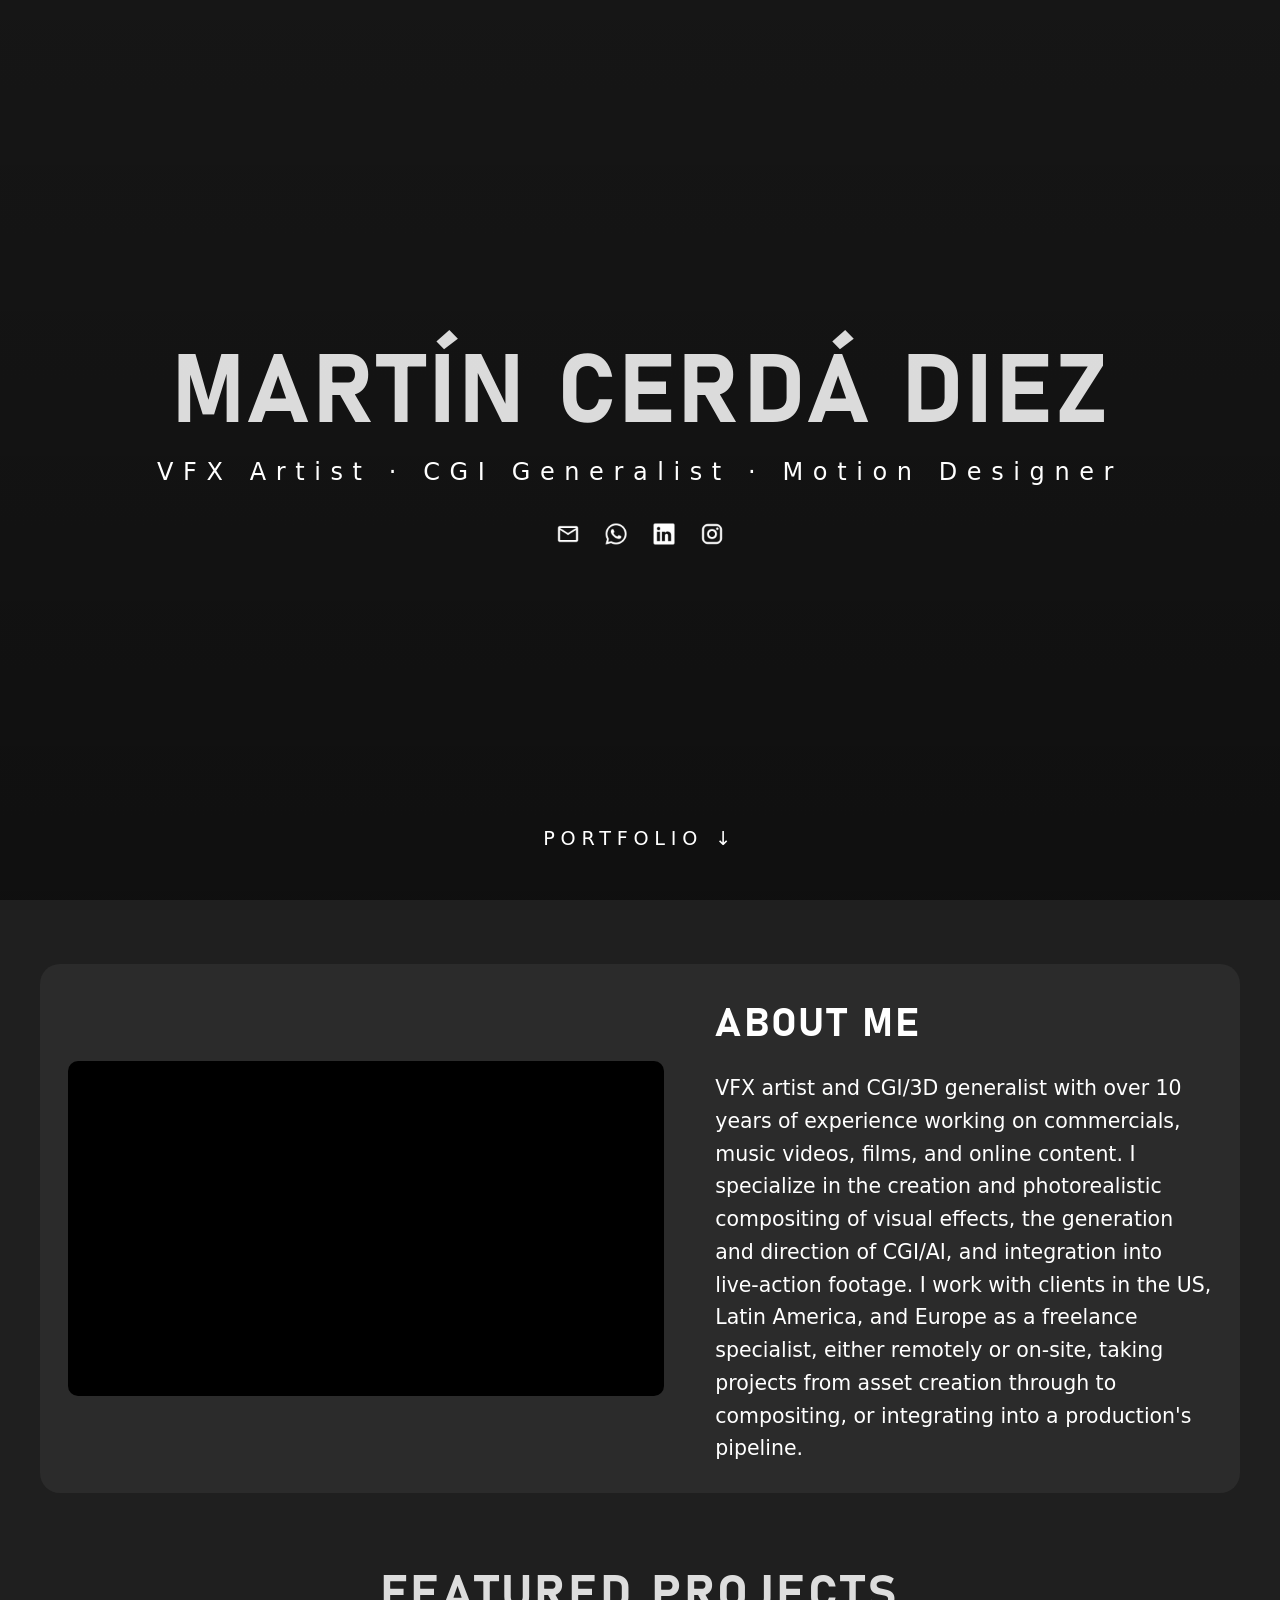
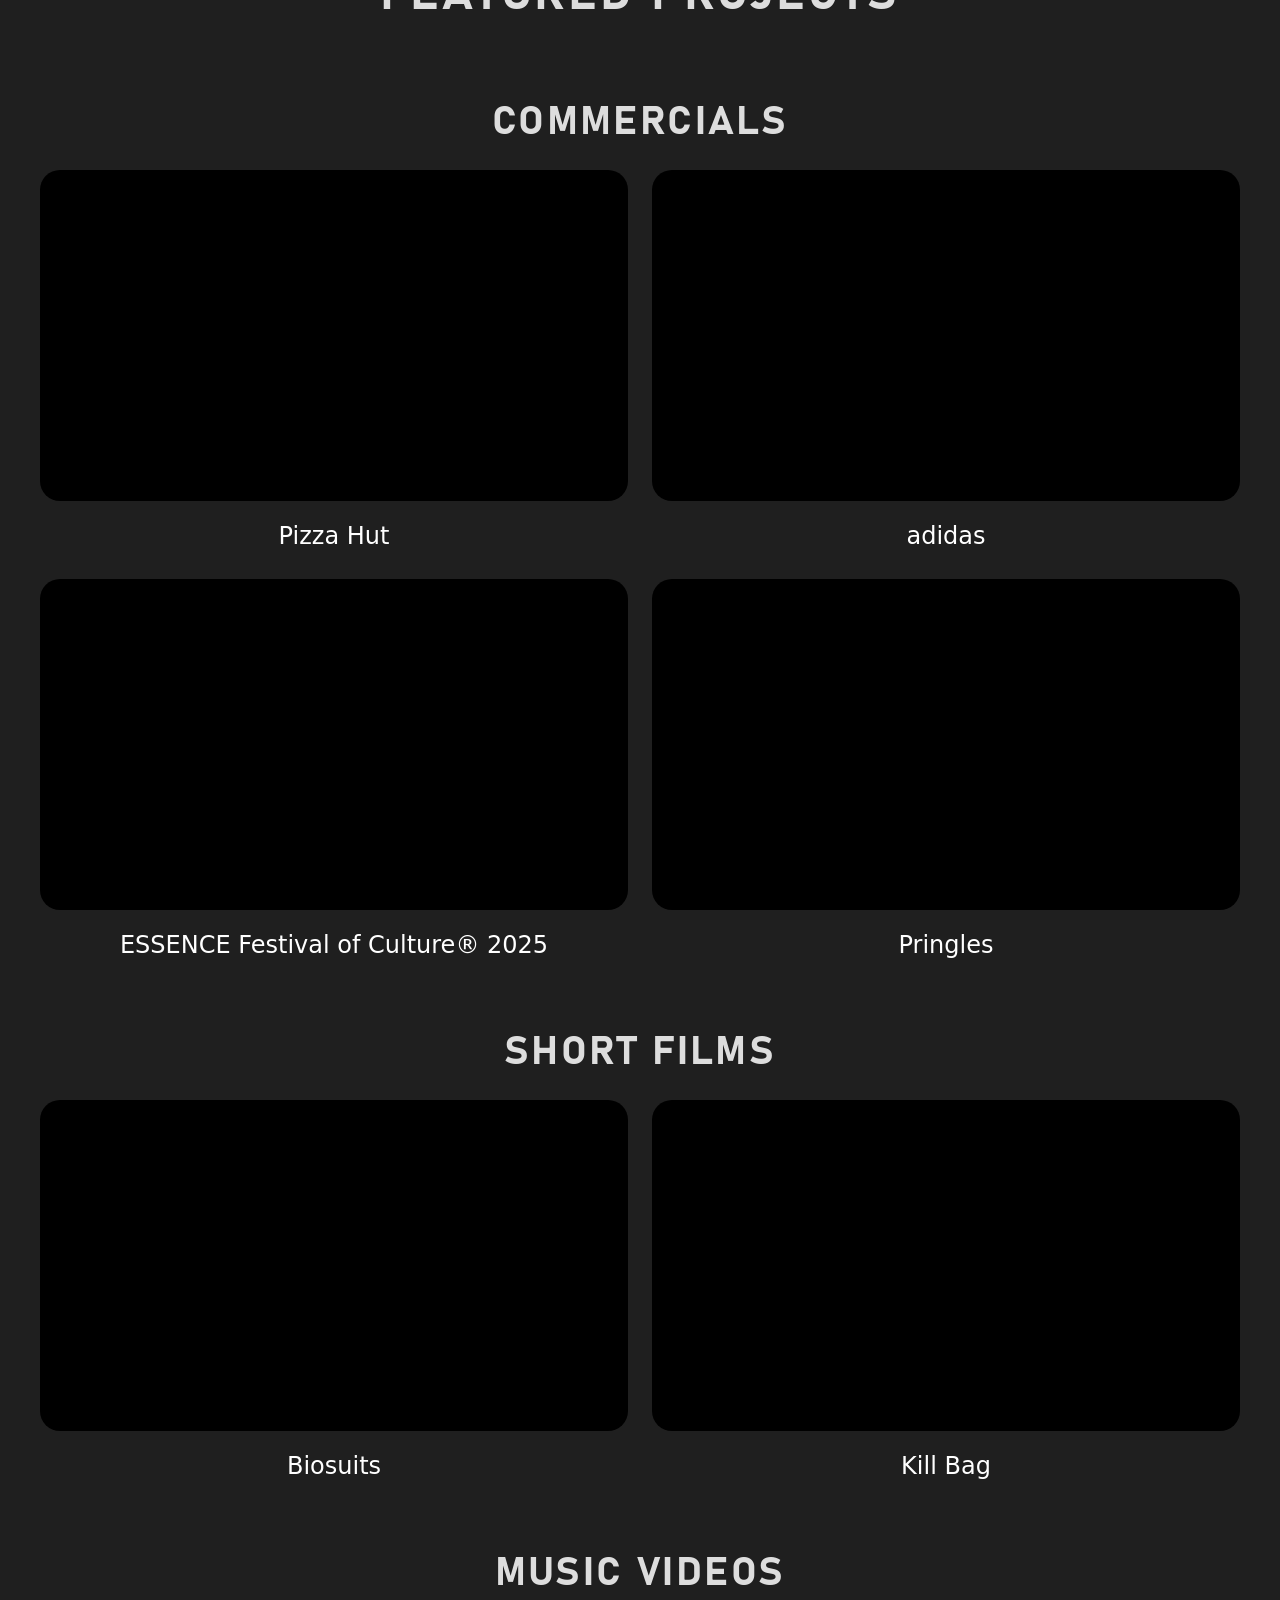
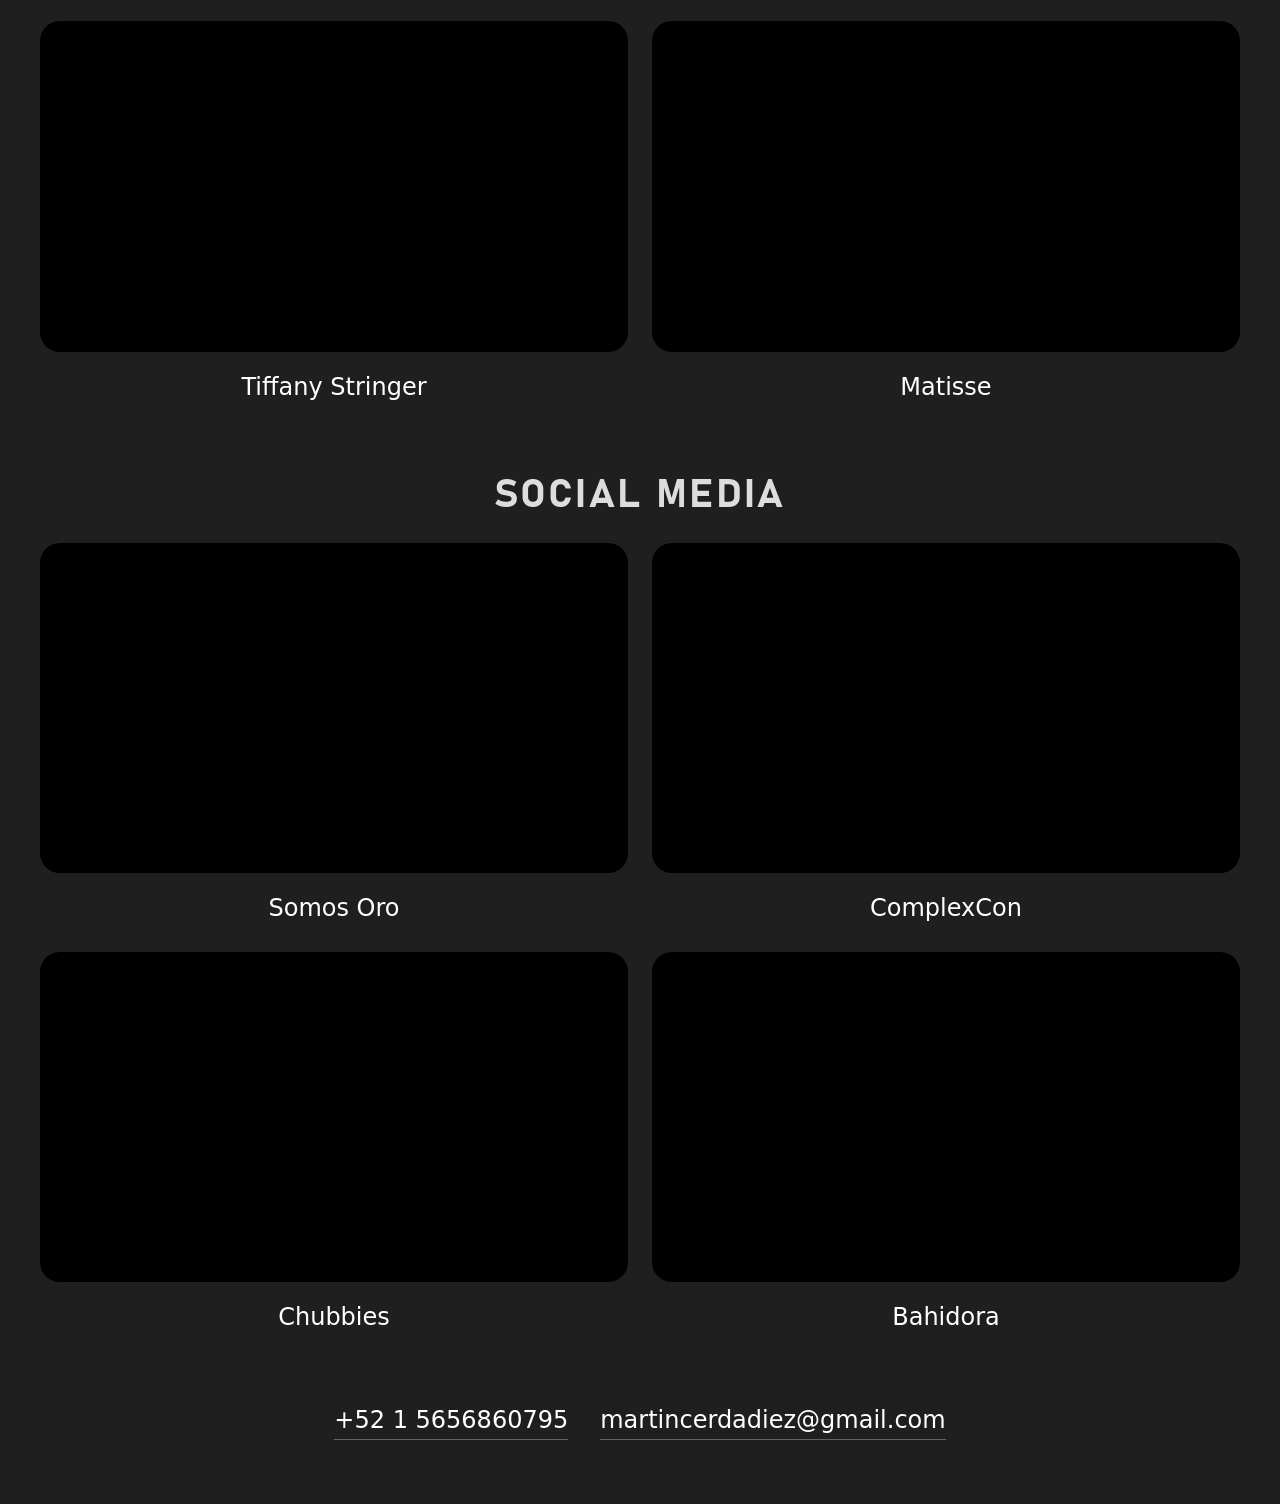
==== index.html @ 4b7e8371 "index nuevo" ====
<!DOCTYPE html>
<html lang="en">

<head>
    <meta charset="UTF-8">
    <meta name="viewport" content="width=device-width, initial-scale=1, viewport-fit=cover">
    <title>Martín Cerdá Diez</title>
    <meta name="description" content="Portfolio of Martín Cerdá Diez: freelance post-production, 3D and VFX artist. Work for Evian, Pizza Hut, Pringles, ESPN, Amazon Prime Video and Huggies.">
    <meta name="theme-color" content="#1f1f1f">
    <meta property="og:type" content="website">
    <meta property="og:title" content="Martín Cerdá Diez">
    <meta property="og:description" content="Digital Artist - VFX - CGI - Motion Design.">
    <!-- TODO: añadir <meta property="og:image" content="URL_ABSOLUTA"> y <link rel="icon"> -->

    <!-- Las fuentes críticas se descargan lo antes posible -->
    <link rel="preload" href="fonts/bahnschrift.woff2" as="font" type="font/woff2" crossorigin>
    <link rel="preload" href="fonts/gilroy-regular.woff2" as="font" type="font/woff2" crossorigin>

    <style>
        /* ---------- Fonts (woff2 es suficiente en todos los navegadores actuales) ---------- */
        @font-face {
            font-family: 'Bahnschrift';
            src: url('fonts/bahnschrift.woff2') format('woff2');
            font-weight: 700;
            font-display: swap;
        }

        @font-face {
            font-family: 'Gilroy';
            src: url('fonts/gilroy-regular.woff2') format('woff2');
            font-weight: 400;
            font-display: swap;
        }

        @font-face {
            font-family: 'Gilroy';
            src: url('fonts/gilroy-light.woff2') format('woff2');
            font-weight: 300;
            font-display: swap;
        }

        /* ---------- Tokens y base ---------- */
        :root {
            --bg: #1f1f1f;
            --surface: #2b2b2b;
            --text: #fff;
            --radius: 20px;
            --gap: clamp(1rem, 2.5vw, 1.5rem);
            --maxw: 1200px;
            --font-display: 'Bahnschrift', 'Arial Narrow', sans-serif;
            --font-body: 'Gilroy', system-ui, -apple-system, 'Segoe UI', Roboto, sans-serif;
            color-scheme: dark;
        }

        *, *::before, *::after {
            margin: 0;
            padding: 0;
            box-sizing: border-box;
        }

        html {
            scroll-behavior: smooth;
            -webkit-text-size-adjust: 100%;
        }

        body {
            background: var(--bg);
            color: var(--text);
            font: 400 1rem/1.6 var(--font-body);
            overflow-x: clip;
        }

        video, img, iframe {
            display: block;
            max-width: 100%;
        }

        :focus-visible {
            outline: 2px solid var(--text);
            outline-offset: 3px;
        }

        /* ---------- Hero ---------- */
        .hero {
            position: relative;
            isolation: isolate;
            display: grid;
            place-items: center;
            min-height: 100vh;
            min-height: 100svh; /* evita saltos con la barra del navegador en móvil */
            padding: 1.5rem;
            overflow: hidden;
            text-align: center;
        }

        .hero__video {
            position: absolute;
            inset: 0;
            z-index: -2;
            width: 100%;
            height: 100%;
            object-fit: cover;
        }

        .hero::after { /* velo para que el texto siempre se lea sobre el video */
            content: "";
            position: absolute;
            inset: 0;
            z-index: -1;
            background: linear-gradient(rgba(0, 0, 0, .3), rgba(0, 0, 0, .5));
        }

        .hero__content {
            animation: fadeIn 2s ease-out both;
        }

        @keyframes fadeIn {
            from { opacity: 0; }
        }

        h1 {
            font-family: var(--font-display);
            font-size: clamp(2.75rem, 9vw, 6rem);
            font-weight: 700;
            line-height: 1.05;
            letter-spacing: .03em;
            text-transform: uppercase;
            text-wrap: balance;
            opacity: .85;
        }

        .subtitle {
            margin-top: .5rem;
            font-size: clamp(1rem, 2.4vw, 1.5rem);
            font-weight: 300;
            letter-spacing: clamp(.2em, 1.2vw, .4em);
        }

        .social {
            display: flex;
            justify-content: center;
            gap: .25rem;
            margin-top: 1.25rem;
        }

        .social a {
            display: grid;
            place-items: center;
            width: 44px; /* área táctil mínima recomendada */
            height: 44px;
            border-radius: 50%;
            transition: background-color .2s, transform .2s;
        }

        .social a:hover,
        .social a:focus-visible {
            background: rgba(255, 255, 255, .15);
            transform: scale(1.1);
        }

        .social img {
            width: 24px;
            height: 24px;
        }

        .hero__tag {
            position: absolute;
            bottom: max(5%, env(safe-area-inset-bottom));
            left: 0;
            right: 0;
            font-size: clamp(.9rem, 1.5vw, 1.2rem);
            letter-spacing: .3em;
        }

        /* ---------- Títulos ---------- */
        .section-title,
        .group-title {
            font-family: var(--font-display);
            font-weight: 700;
            text-align: center;
            text-transform: uppercase;
            letter-spacing: .06em;
            opacity: .85;
        }

        .section-title {
            font-size: clamp(2rem, 5vw, 3rem);
            margin: clamp(2.5rem, 7vw, 4rem) 1rem 1.5rem;
        }

        .group-title {
            font-size: clamp(1.5rem, 3.5vw, 2.5rem);
            margin: clamp(2rem, 5vw, 3.5rem) 1rem 1rem;
        }

        /* ---------- About: video + bio ---------- */
        .about {
            display: grid;
            grid-template-columns: minmax(0, 1.2fr) minmax(0, 1fr);
            align-items: center;
            gap: clamp(1.5rem, 4vw, 3.5rem);
            width: min(100% - 2rem, var(--maxw));
            margin: clamp(2rem, 6vw, 4rem) auto 0;
            padding: clamp(1rem, 3vw, 1.75rem);
            background: var(--surface);
            border-radius: var(--radius);
        }

        .about__video {
            aspect-ratio: 16 / 9;
            overflow: hidden;
            border-radius: 10px;
            background: #000;
        }

        .about__video iframe {
            width: 100%;
            height: 100%;
            border: 0;
        }

        .about__text h2 {
            margin-bottom: 1rem;
            font-family: var(--font-display);
            font-size: clamp(1.75rem, 3.5vw, 2.5rem);
            text-transform: uppercase;
            letter-spacing: .06em;
        }

        .about__text p {
            max-width: 60ch;
            font-size: clamp(1rem, 1.6vw, 1.375rem);
        }

        /* ---------- Grid de proyectos y tarjetas ---------- */
        .grid {
            display: grid;
            grid-template-columns: repeat(auto-fit, minmax(min(100%, 420px), 1fr));
            gap: var(--gap);
            width: min(100% - 2rem, var(--maxw));
            margin-inline: auto;
        }

        .card video {
            width: 100%;
            aspect-ratio: 16 / 9;
            object-fit: cover;
            background: #000; /* placeholder mientras carga */
            border-radius: var(--radius);
        }

        .card__link,
        .card__caption {
            display: block;
            margin-top: 1rem;
            color: inherit;
            text-align: center;
            text-decoration: none;
            font-size: clamp(1.2rem, 2.5vw, 1.5rem);
            transition: opacity .3s;
        }

        .card__link:hover,
        .card__link:focus-visible {
            opacity: .7;
        }

        /* ---------- Miniatura que se expande al hacer click ---------- */
        .card__open {
            display: block;
            width: 100%;
            border: 0;
            border-radius: var(--radius); /* el anillo de foco sigue la forma del video */
            background: none;
            color: inherit;
            font: inherit;
            cursor: pointer;
            -webkit-tap-highlight-color: transparent;
            touch-action: manipulation;
        }

        /* ---------- Video expandido (lightbox) ---------- */
        .lightbox {
            --lb-width: 60vw;  /* ancho del video en escritorio */
            --lb-dim: .75;     /* opacidad del fondo negro */
            inset: 0;
            width: auto;
            height: auto;
            max-width: none;
            max-height: none;
            margin: 0;
            padding: env(safe-area-inset-top) env(safe-area-inset-right) env(safe-area-inset-bottom) env(safe-area-inset-left);
            border: 0;
            background: rgba(0, 0, 0, var(--lb-dim));
            color: var(--text);
            overflow: auto;
            overscroll-behavior: contain;
        }

        .lightbox[open] {
            display: grid;
        }

        .lightbox::backdrop {
            background: transparent; /* el oscurecido lo da el propio .lightbox */
        }

        /* Bloquea el scroll de la página mientras el video está abierto, sin que el contenido "salte" */
        html:has(.lightbox[open]) {
            overflow: hidden;
            scrollbar-gutter: stable;
        }

        .lightbox__stage {
            margin: auto; /* centra en ambos ejes y, si no cabe, deja hacer scroll */
            /* Nunca más ancho que --lb-width ni más alto que la pantalla (reserva 10rem para el texto) */
            width: min(var(--lb-width), calc((100vh - 10rem) * 16 / 9));
            width: min(var(--lb-width), calc((100svh - 10rem) * 16 / 9));
        }

        .lightbox__video {
            width: 100%;
            aspect-ratio: 16 / 9;
            object-fit: contain;
            background: #000;
            border-radius: var(--radius);
            transform-origin: 0 0; /* la animación de expansión parte de la esquina */
        }

        .lightbox__info {
            margin-top: 1.25rem;
            padding-inline: .5rem;
            text-align: center;
            text-wrap: balance;
        }

        .lightbox__info p {
            font-size: clamp(.95rem, 1.5vw, 1.125rem);
            font-weight: 300;
            opacity: .8;
        }

        .lightbox__info p:first-child {
            font-size: clamp(1.1rem, 2.2vw, 1.5rem);
            font-weight: 400;
            opacity: 1;
        }

        .lightbox__close {
            position: fixed;
            top: max(.75rem, env(safe-area-inset-top));
            right: max(.75rem, env(safe-area-inset-right));
            display: grid;
            place-items: center;
            width: 44px;
            height: 44px;
            border: 0;
            border-radius: 50%;
            background: transparent;
            color: var(--text);
            cursor: pointer;
            transition: background-color .2s, transform .2s;
        }

        .lightbox__close:hover,
        .lightbox__close:focus-visible {
            background: rgba(255, 255, 255, .15);
            transform: scale(1.1);
        }

        /* ---------- Contacto ---------- */
        .contact {
            display: flex;
            flex-wrap: wrap;
            justify-content: center;
            gap: .5rem 2rem;
            padding: clamp(2.5rem, 6vw, 4rem) 1rem calc(clamp(2.5rem, 6vw, 4rem) + env(safe-area-inset-bottom));
            font-size: clamp(1rem, 2.2vw, 1.5rem);
            font-style: normal;
            font-weight: 300;
            text-align: center;
        }

        .contact a {
            color: inherit;
            text-decoration: none;
            border-bottom: 1px solid rgba(255, 255, 255, .3);
        }

        .contact a:hover,
        .contact a:focus-visible {
            border-bottom-color: var(--text);
        }

        /* ---------- Responsive ---------- */
        @media (max-width: 860px) {
            .about { grid-template-columns: 1fr; }
            .lightbox { --lb-width: 92vw; } /* en móvil, 60% quedaría demasiado pequeño */
        }

        @media (prefers-reduced-motion: reduce) {
            html { scroll-behavior: auto; }
            .hero__content { animation: none; }
            * { transition: none !important; }
        }
    </style>
</head>

<body>
    <header class="hero">
        <video class="hero__video" src="videos/1.mp4" autoplay muted loop playsinline aria-hidden="true" tabindex="-1"></video>

        <div class="hero__content">
            <h1>Martín Cerdá Diez</h1>
            <p class="subtitle">VFX Artist · CGI Generalist · Motion Designer</p>
            <nav class="social" aria-label="Social links">

                <a href="mailto:martincerdadiez@gmail.com" target="_blank" rel="noopener noreferrer" aria-label="email">
                    <img src="icons/e.png" alt="" width="24" height="24" decoding="async"></a>

                <a href="https://wa.me/5215656860795" target="_blank" rel="noopener noreferrer" aria-label="WhatsApp">
                    <img src="icons/a.png" alt="" width="24" height="24" decoding="async"></a>

                <a href="https://www.linkedin.com/in/martincdiez" target="_blank" rel="noopener noreferrer" aria-label="LinkedIn">
                    <img src="icons/b.png" alt="" width="24" height="24" decoding="async"></a>

                <a href="https://www.instagram.com/martindiezz/" target="_blank" rel="noopener noreferrer" aria-label="Instagram">
                    <img src="icons/c.png" alt="" width="24" height="24" decoding="async"></a>

            </nav>
        </div>

        <p class="hero__tag">PORTFOLIO ↓</p>
    </header>

    <main>
        <section class="about" aria-labelledby="about-title">
            <div class="about__video">
                <iframe src="https://player.vimeo.com/video/1051460497?dnt=1&title=0&byline=0&portrait=0&badge=0"
                    title="Featured video by Martín Cerdá Diez" loading="lazy"
                    allow="fullscreen; picture-in-picture; clipboard-write; encrypted-media" allowfullscreen></iframe>
            </div>
            <div class="about__text">
                <h2 id="about-title">About Me</h2>
                <p>VFX artist and CGI/3D generalist with over 10 years of experience working on commercials, music videos, films, and online content. I specialize in the creation and photorealistic compositing of visual effects, the generation and direction of CGI/AI, and integration into live-action footage. I work with clients in the US, Latin America, and Europe as a freelance specialist, either remotely or on-site, taking projects from asset creation through to compositing, or integrating into a production's pipeline.</p>
            </div>
        </section>

        <h2 class="section-title">Featured Projects</h2>

        <section aria-labelledby="g-commercials">
            <h3 class="group-title" id="g-commercials">Commercials</h3>
            <div class="grid">
                <article class="card" data-full-src="videos/commercials/1A.mp4">
                    <button class="card__open" type="button" aria-label="Expand Pizza Hut video">
                        <video src="videos/commercials/1.mp4" muted loop playsinline preload="metadata"></video>
                    </button>
                    <a class="card__link" href="https://www.pizzahut.com/" target="_blank" rel="noopener noreferrer">Pizza Hut</a>
                    <!-- Texto que aparece debajo del video expandido -->
                    <div class="card__details" hidden>
                        <p>Pizza Hut - My Box | 2024</p>
                        <p>Prod: Gato.tv | Post: TUCO</p>
                        <p>Motion Graphics design and compositing, post-production assistant</p>
                    </div>
                </article>
                <article class="card" data-full-src="videos/commercials/2A.mp4">
                    <button class="card__open" type="button" aria-label="Expand Adidas video">
                        <video src="videos/commercials/2.mp4" muted loop playsinline preload="metadata"></video>
                    </button>
                    <a class="card__link" href="https://www.adidas.com/" target="_blank" rel="noopener noreferrer">adidas</a>
                    <!-- Texto que aparece debajo del video expandido -->
                    <div class="card__details" hidden>
                        <p>adidas - Metalbone | 2025</p>
                        <p>Prod: Hittch Media | Post: TUCO</p>
                        <p>CGI Motion design, animated graphics design and compositing.</p>
                    </div>
                </article>
                <article class="card" data-full-src="videos/commercials/3A.mp4">
                    <button class="card__open" type="button" aria-label="Expand Essence video">
                        <video src="videos/commercials/3.mp4" muted loop playsinline preload="metadata"></video>
                    </button>
                    <a class="card__link" href="https://www.essencefestival.com/" target="_blank" rel="noopener noreferrer">ESSENCE Festival of Culture® 2025</a>
                    <!-- Texto que aparece debajo del video expandido -->
                    <div class="card__details" hidden>
                        <p>ESSENCE Festival of Culture® 2025 | 2025</p>
                        <p>Prod: Hittch Media | Post: TUCO</p>
                        <p>VFX, chroma key, compositing, post-production assistant</p>
                    </div>
                </article>
                <article class="card" data-full-src="videos/commercials/4A.mp4">
                    <button class="card__open" type="button" aria-label="Expand Pringles video">
                        <video src="videos/commercials/4.mp4" muted loop playsinline preload="metadata"></video>
                    </button>
                    <a class="card__link" href="https://www.pringles.com/" target="_blank" rel="noopener noreferrer">Pringles</a>
                    <!-- Texto que aparece debajo del video expandido -->
                    <div class="card__details" hidden>
                        <p>Pringles Diamond | 2024</p>
                        <p>Prod: Gato.tv | Post: TUCO</p>
                        <p>VFX, cleanup, motion graophics design and compositing.</p>
                    </div>
                </article>
            </div>
        </section>


        <section aria-labelledby="g-short">
            <h3 class="group-title" id="g-short">Short Films</h3>
            <div class="grid">
                <article class="card">
                    <video src="videos/BIOSUITS_.mp4" muted loop playsinline preload="metadata"></video>
                    <!-- TODO: cuando haya enlace, cambiar <p> por <a class="card__link" href="..." target="_blank" rel="noopener noreferrer"> -->
                    <p class="card__caption">Biosuits</p>
                </article>
                <article class="card">
                    <video src="videos/killbag.mp4" muted loop playsinline preload="metadata"></video>
                    <p class="card__caption">Kill Bag</p>
                </article>
            </div>
        </section>

        <section aria-labelledby="g-music">
            <h3 class="group-title" id="g-music">Music Videos</h3>
            <div class="grid">
                <article class="card">
                    <video src="videos/tiffany.mp4" muted loop playsinline preload="metadata"></video>
                    <a class="card__link" href="https://www.youtube.com/watch?v=OSFJO9Qp5x8" target="_blank" rel="noopener noreferrer">Tiffany Stringer</a>
                </article>
                <article class="card">
                    <video src="videos/matisse.mp4" muted loop playsinline preload="metadata"></video>
                    <a class="card__link" href="https://www.youtube.com/watch?v=4Zpw5wCGTDo" target="_blank" rel="noopener noreferrer">Matisse</a>
                </article>
            </div>
        </section>


        <section aria-labelledby="g-social">
            <h3 class="group-title" id="g-social">Social Media</h3>
            <div class="grid">
                <article class="card">
                    <video src="videos/somosoro.mp4" muted loop playsinline preload="metadata"></video>
                    <a class="card__link" href="https://www.instagram.com/reels/DBB67OwID4g/" target="_blank" rel="noopener noreferrer">Somos Oro</a>
                </article>
                <article class="card">
                    <video src="videos/complexcon.mp4" muted loop playsinline preload="metadata"></video>
                    <a class="card__link" href="https://www.complexcon.com/" target="_blank" rel="noopener noreferrer">ComplexCon</a>
                </article>
                <article class="card">
                    <video src="videos/chubbies.mp4" muted loop playsinline preload="metadata"></video>
                    <a class="card__link" href="https://www.instagram.com/gkittle/reel/DQKmcLpDpZi/" target="_blank" rel="noopener noreferrer">Chubbies</a>
                </article>
                <article class="card">
                    <video src="videos/4.mp4" muted loop playsinline preload="metadata"></video>
                    <a class="card__link" href="https://www.bahidora.com/" target="_blank" rel="noopener noreferrer">Bahidora</a>
                </article>
            </div>
        </section>



    </main>

    <footer>
        <address class="contact">
            <a href="tel:+5215656860795">+52 1 5656860795</a>
            <a href="mailto:martincerdadiez@gmail.com">martincerdadiez@gmail.com</a>
        </address>
    </footer>

    <!-- Video expandido: se llena desde la tarjeta que se toca (data-full-src + .card__details) -->
    <dialog class="lightbox" id="lightbox" aria-label="Expanded video">
        <button class="lightbox__close" type="button" aria-label="Close video">
            <svg viewBox="0 0 24 24" width="24" height="24" fill="none" stroke="currentColor" stroke-width="1.5" stroke-linecap="round" aria-hidden="true">
                <path d="M6 6l12 12M18 6L6 18" />
            </svg>
        </button>
        <figure class="lightbox__stage">
            <video class="lightbox__video" controls playsinline></video>
            <figcaption class="lightbox__info"></figcaption>
        </figure>
    </dialog>

    <script>
        // Los videos solo se reproducen mientras se ven en pantalla (ahorra CPU, batería y datos).
        const videos = document.querySelectorAll('video:not(.lightbox__video)');
        const play = v => v.play().catch(() => {});

        // Diagnóstico: en la consola (F12) aparece el archivo exacto que no se pudo cargar.
        videos.forEach(v => v.addEventListener('error', () => console.warn('Video no disponible:', v.currentSrc || v.src), true));

        if (matchMedia('(prefers-reduced-motion: reduce)').matches) {
            // Sin autoplay: los videos de proyectos muestran controles para poder verlos manualmente.
            videos.forEach(v => {
                v.removeAttribute('autoplay');
                v.pause();
                v.controls = !v.classList.contains('hero__video') && !v.closest('.card__open');
            });
        } else if ('IntersectionObserver' in window) {
            const observer = new IntersectionObserver(entries => {
                entries.forEach(({ target, isIntersecting }) => isIntersecting ? play(target) : target.pause());
            }, { threshold: 0.35 });
            videos.forEach(v => observer.observe(v));
        } else {
            videos.forEach(play);
        }

        // ---------- Video expandido (lightbox) ----------
        // Cada tarjeta con data-full-src + .card__details y un .card__open se expande al hacer click.
        const lightbox = document.getElementById('lightbox');

        if (lightbox && typeof lightbox.showModal === 'function') {
            const player = lightbox.querySelector('.lightbox__video');
            const info = lightbox.querySelector('.lightbox__info');
            const reduceMotion = matchMedia('(prefers-reduced-motion: reduce)');
            const EASE = 'cubic-bezier(.2, .8, .2, 1)';
            let thumb = null;       // miniatura de la que se abrió (para volver a ella al cerrar)
            let running = [];       // animaciones en curso
            let closing = false;
            let pressedOnBackdrop = false;

            player.addEventListener('error', () => player.getAttribute('src') && console.warn('Video no disponible:', player.currentSrc || player.src));

            const animate = (el, keyframes, options) => {
                const a = el.animate(keyframes, options);
                running.push(a);
                return a.finished.catch(() => {});
            };

            const clearAnimations = () => {
                running.forEach(a => a.cancel());
                running = [];
            };

            // Transformación que hace coincidir el video grande con la posición/tamaño de la miniatura
            const toThumb = (big, small) =>
                `translate(${small.left - big.left}px, ${small.top - big.top}px) scale(${small.width / big.width}, ${small.height / big.height})`;

            const openLightbox = trigger => {
                if (lightbox.open) return;
                const card = trigger.closest('.card');
                const details = card.querySelector('.card__details');
                thumb = trigger.querySelector('video');

                info.replaceChildren(...details.cloneNode(true).children);
                lightbox.setAttribute('aria-label', details.firstElementChild.textContent);
                player.src = card.dataset.fullSrc;
                thumb.pause(); // evita dos videos reproduciéndose a la vez

                lightbox.showModal();
                play(player); // el click cuenta como interacción, así que puede reproducirse con sonido

                if (reduceMotion.matches) return;
                const small = thumb.getBoundingClientRect();
                const big = player.getBoundingClientRect();
                animate(player, [{ transform: toThumb(big, small) }, { transform: 'none' }], { duration: 450, easing: EASE });
                animate(lightbox, [{ opacity: 0 }, { opacity: 1 }], { duration: 300, easing: 'ease-out' });
                animate(info, [{ opacity: 0 }, { opacity: 1 }], { duration: 300, delay: 200, easing: 'ease-out', fill: 'backwards' });
            };

            const closeLightbox = async () => {
                if (closing || !lightbox.open) return;
                closing = true;
                player.pause();

                if (!reduceMotion.matches && thumb && thumb.isConnected) {
                    clearAnimations();
                    const big = player.getBoundingClientRect();
                    const small = thumb.getBoundingClientRect();
                    const out = { duration: 350, easing: EASE, fill: 'forwards' };
                    await Promise.all([
                        animate(player, [{ transform: 'none' }, { transform: toThumb(big, small) }], out),
                        animate(lightbox, [{ opacity: 1 }, { opacity: 0 }], { ...out, easing: 'ease-in' }),
                        animate(info, [{ opacity: 1 }, { opacity: 0 }], { ...out, duration: 150 })
                    ]);
                }
                lightbox.close();
            };

            // Se dispara siempre que se cierra (botón, Esc, fondo...): limpia y libera el video grande
            lightbox.addEventListener('close', () => {
                clearAnimations();
                player.removeAttribute('src');
                player.load();
                info.replaceChildren();
                closing = false;
                if (thumb && !reduceMotion.matches) play(thumb);
            });

            // Esc: pasa por closeLightbox para que se vea la animación de cierre
            lightbox.addEventListener('cancel', e => {
                e.preventDefault();
                closeLightbox();
            });

            lightbox.querySelector('.lightbox__close').addEventListener('click', closeLightbox);

            // Click fuera del video cierra, pero no si el gesto empezó dentro (p. ej. arrastrar la barra de progreso)
            lightbox.addEventListener('pointerdown', e => { pressedOnBackdrop = e.target === lightbox; });
            lightbox.addEventListener('click', e => {
                if (e.target === lightbox && pressedOnBackdrop) closeLightbox();
            });

            document.querySelectorAll('.card__open').forEach(btn => btn.addEventListener('click', () => openLightbox(btn)));
        }
    </script>
</body>

</html>
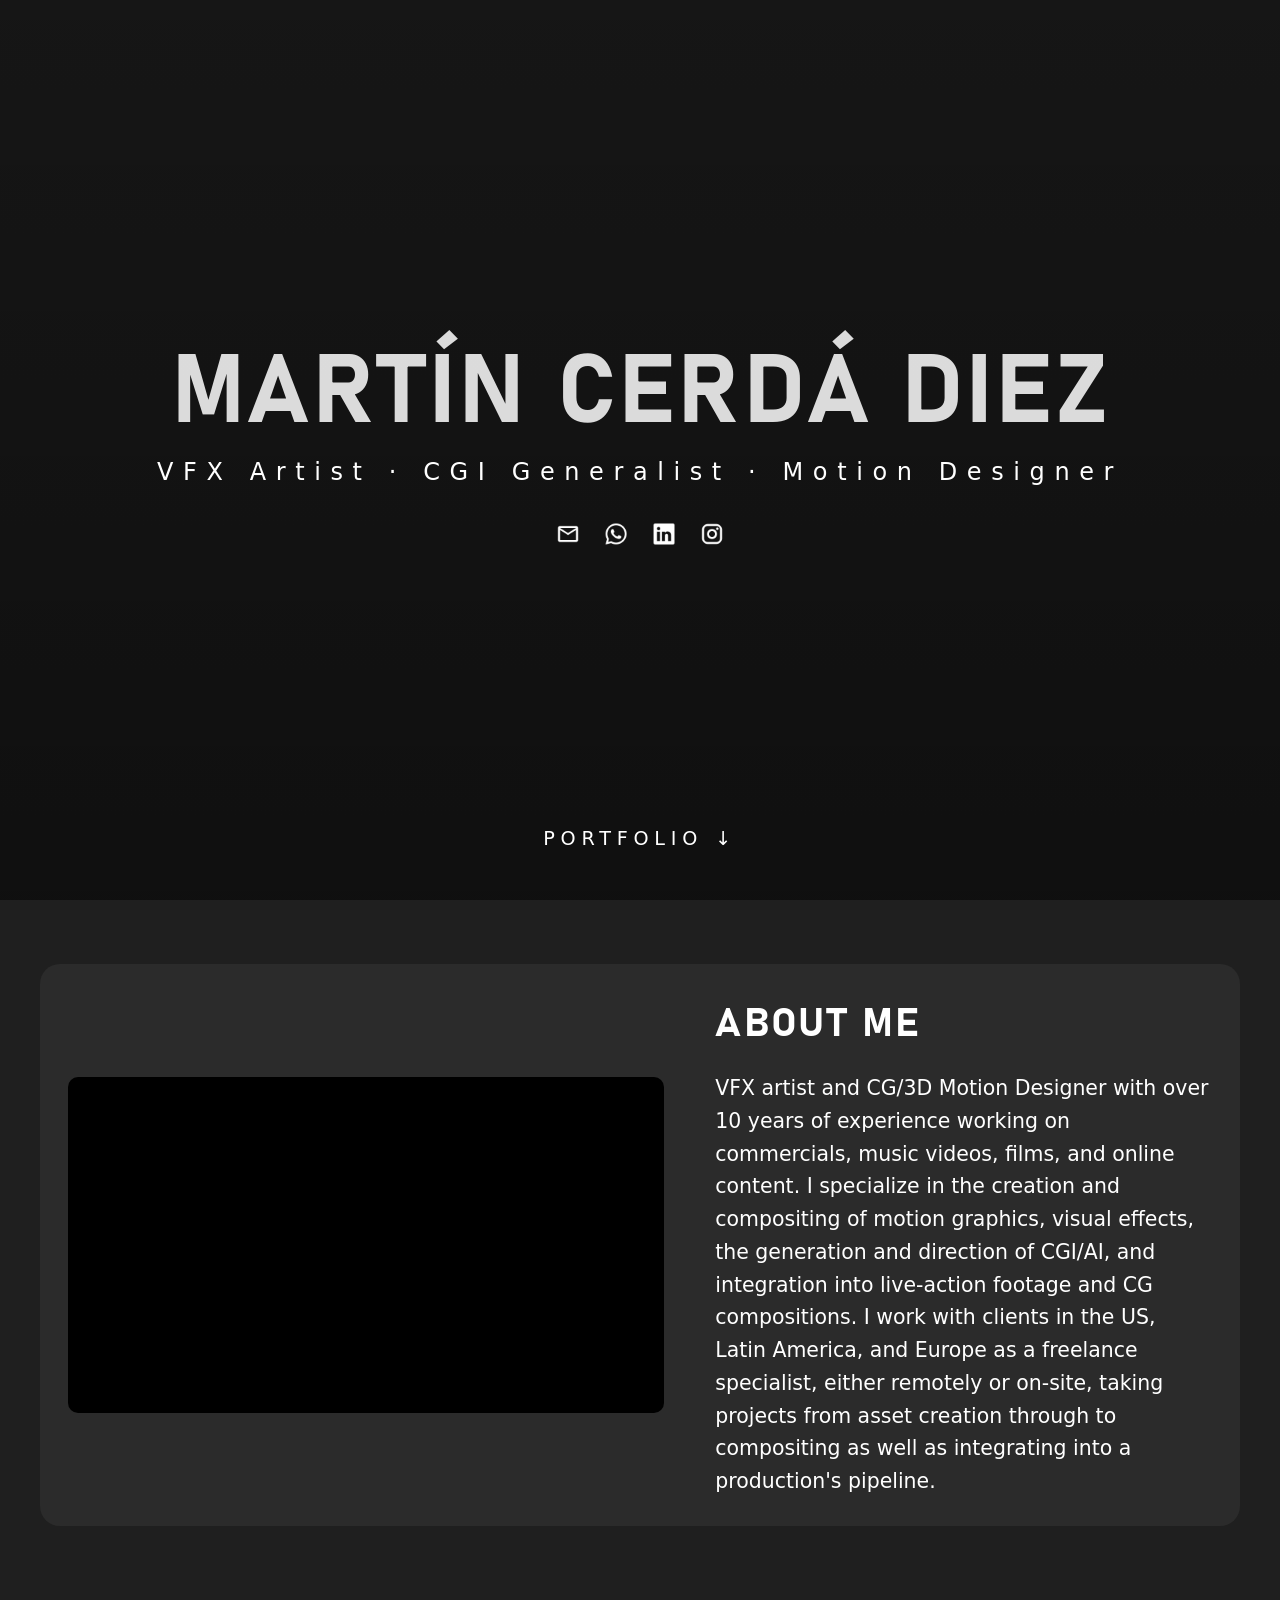
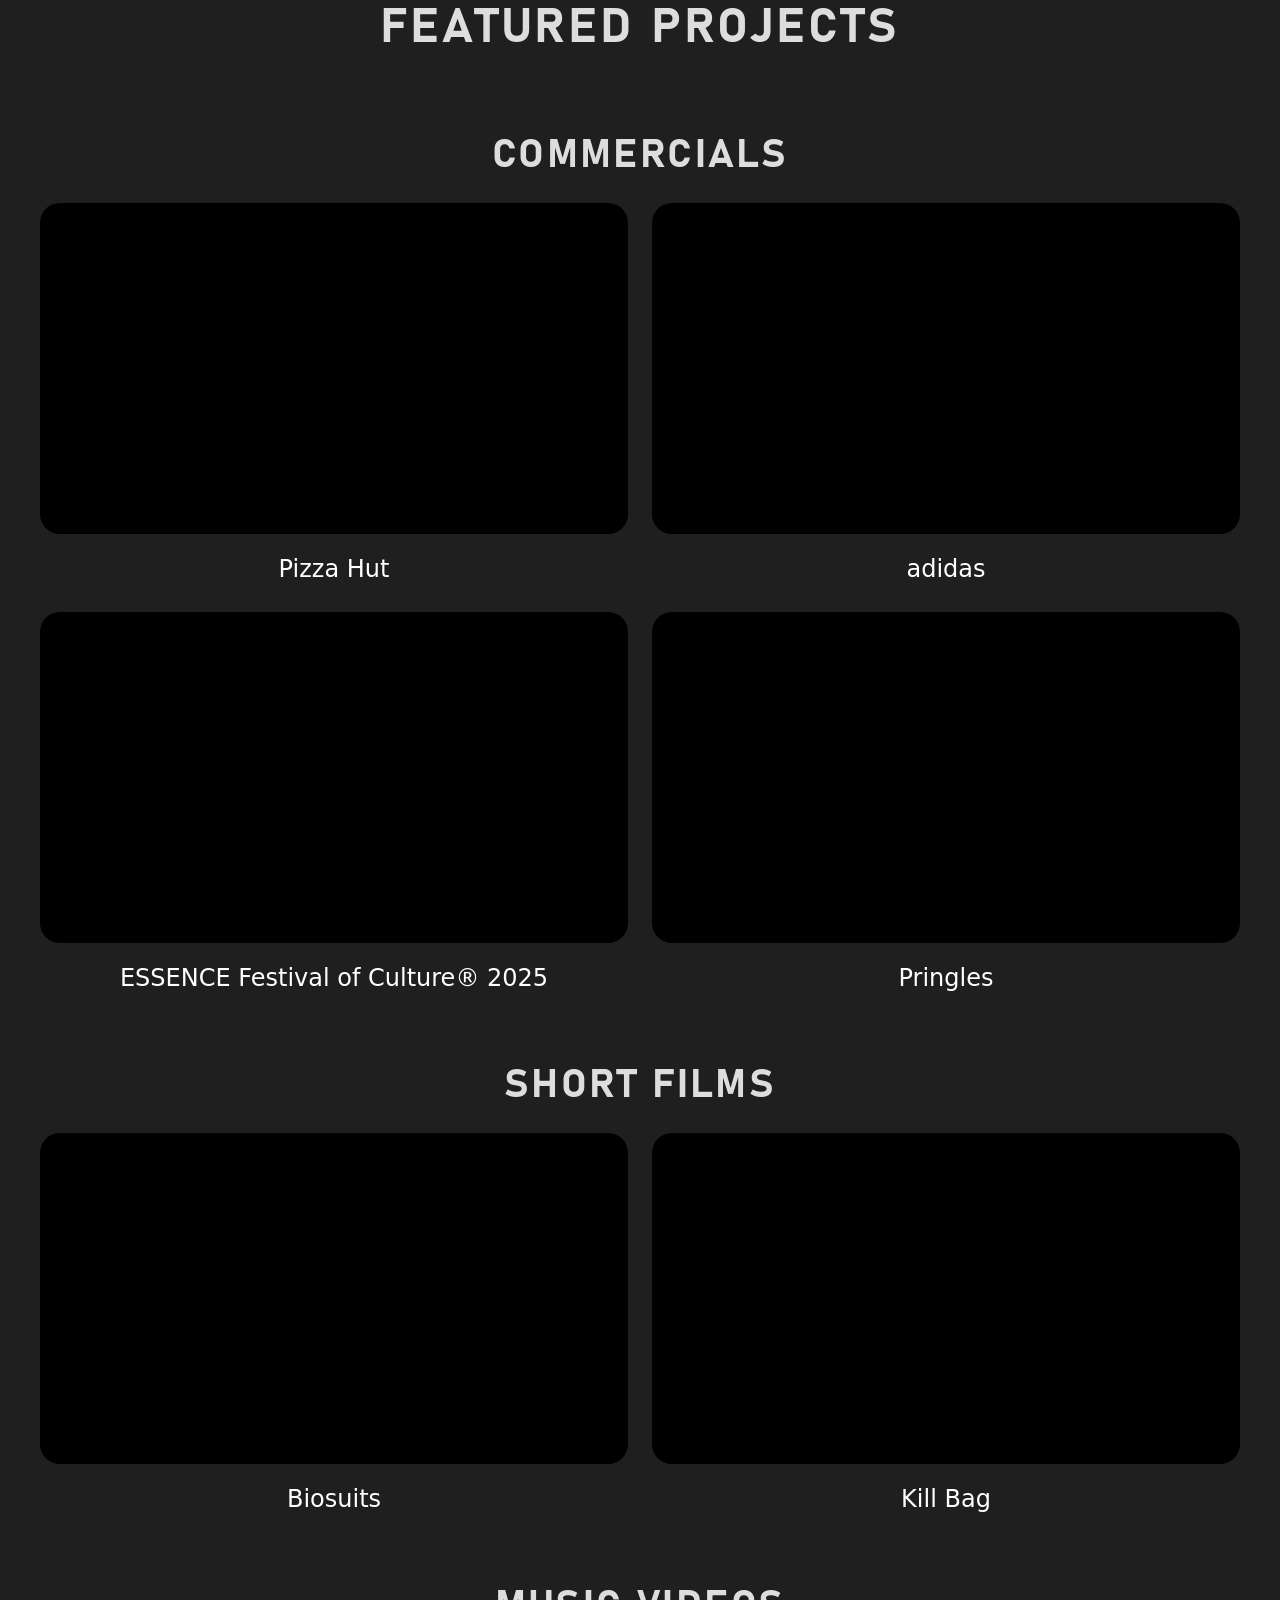
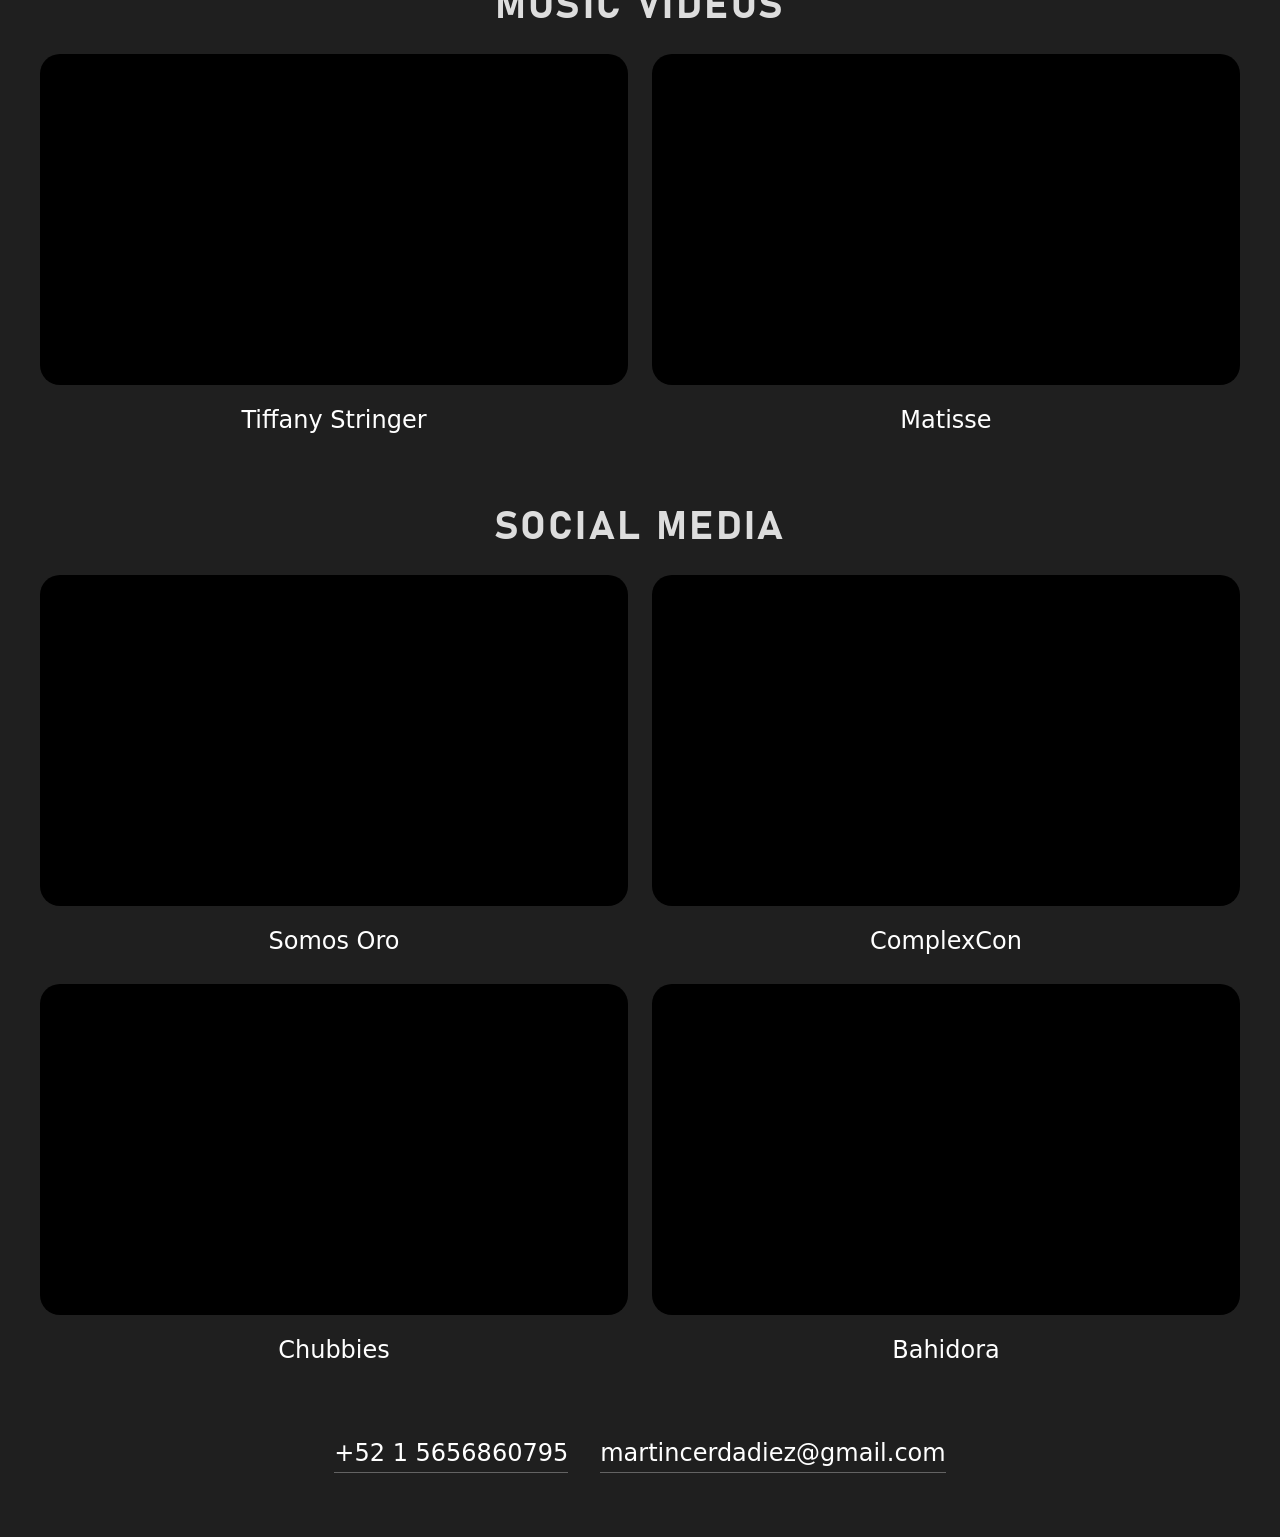
==== commit 7177d27c: "Update index.html" ====
--- a/index.html
+++ b/index.html
@@ -442,7 +442,7 @@
             </div>
             <div class="about__text">
                 <h2 id="about-title">About Me</h2>
-                <p>VFX artist and CGI/3D generalist with over 10 years of experience working on commercials, music videos, films, and online content. I specialize in the creation and photorealistic compositing of visual effects, the generation and direction of CGI/AI, and integration into live-action footage. I work with clients in the US, Latin America, and Europe as a freelance specialist, either remotely or on-site, taking projects from asset creation through to compositing, or integrating into a production's pipeline.</p>
+                <p>VFX artist and CG/3D Motion Designer with over 10 years of experience working on commercials, music videos, films, and online content. I specialize in the creation and compositing of motion graphics, visual effects, the generation and direction of CGI/AI, and integration into live-action footage and CG compositions. I work with clients in the US, Latin America, and Europe as a freelance specialist, either remotely or on-site, taking projects from asset creation through to compositing as well as integrating into a production's pipeline.</p>
             </div>
         </section>
 
@@ -460,7 +460,7 @@
                     <div class="card__details" hidden>
                         <p>Pizza Hut - My Box | 2024</p>
                         <p>Prod: Gato.tv | Post: TUCO</p>
-                        <p>Motion Graphics design and compositing, post-production assistant</p>
+                        <p>Motion Motion graphics design and compositing, post-production assistant</p>
                     </div>
                 </article>
                 <article class="card" data-full-src="videos/commercials/2A.mp4">
@@ -472,7 +472,7 @@
                     <div class="card__details" hidden>
                         <p>adidas - Metalbone | 2025</p>
                         <p>Prod: Hittch Media | Post: TUCO</p>
-                        <p>CGI Motion design, animated graphics design and compositing.</p>
+                        <p>CGI CG Motion design, animated graphics design and compositing.</p>
                     </div>
                 </article>
                 <article class="card" data-full-src="videos/commercials/3A.mp4">
@@ -496,7 +496,7 @@
                     <div class="card__details" hidden>
                         <p>Pringles Diamond | 2024</p>
                         <p>Prod: Gato.tv | Post: TUCO</p>
-                        <p>VFX, cleanup, motion graophics design and compositing.</p>
+                        <p>Motion graphics design, cleanups and compositing.</p>
                     </div>
                 </article>
             </div>
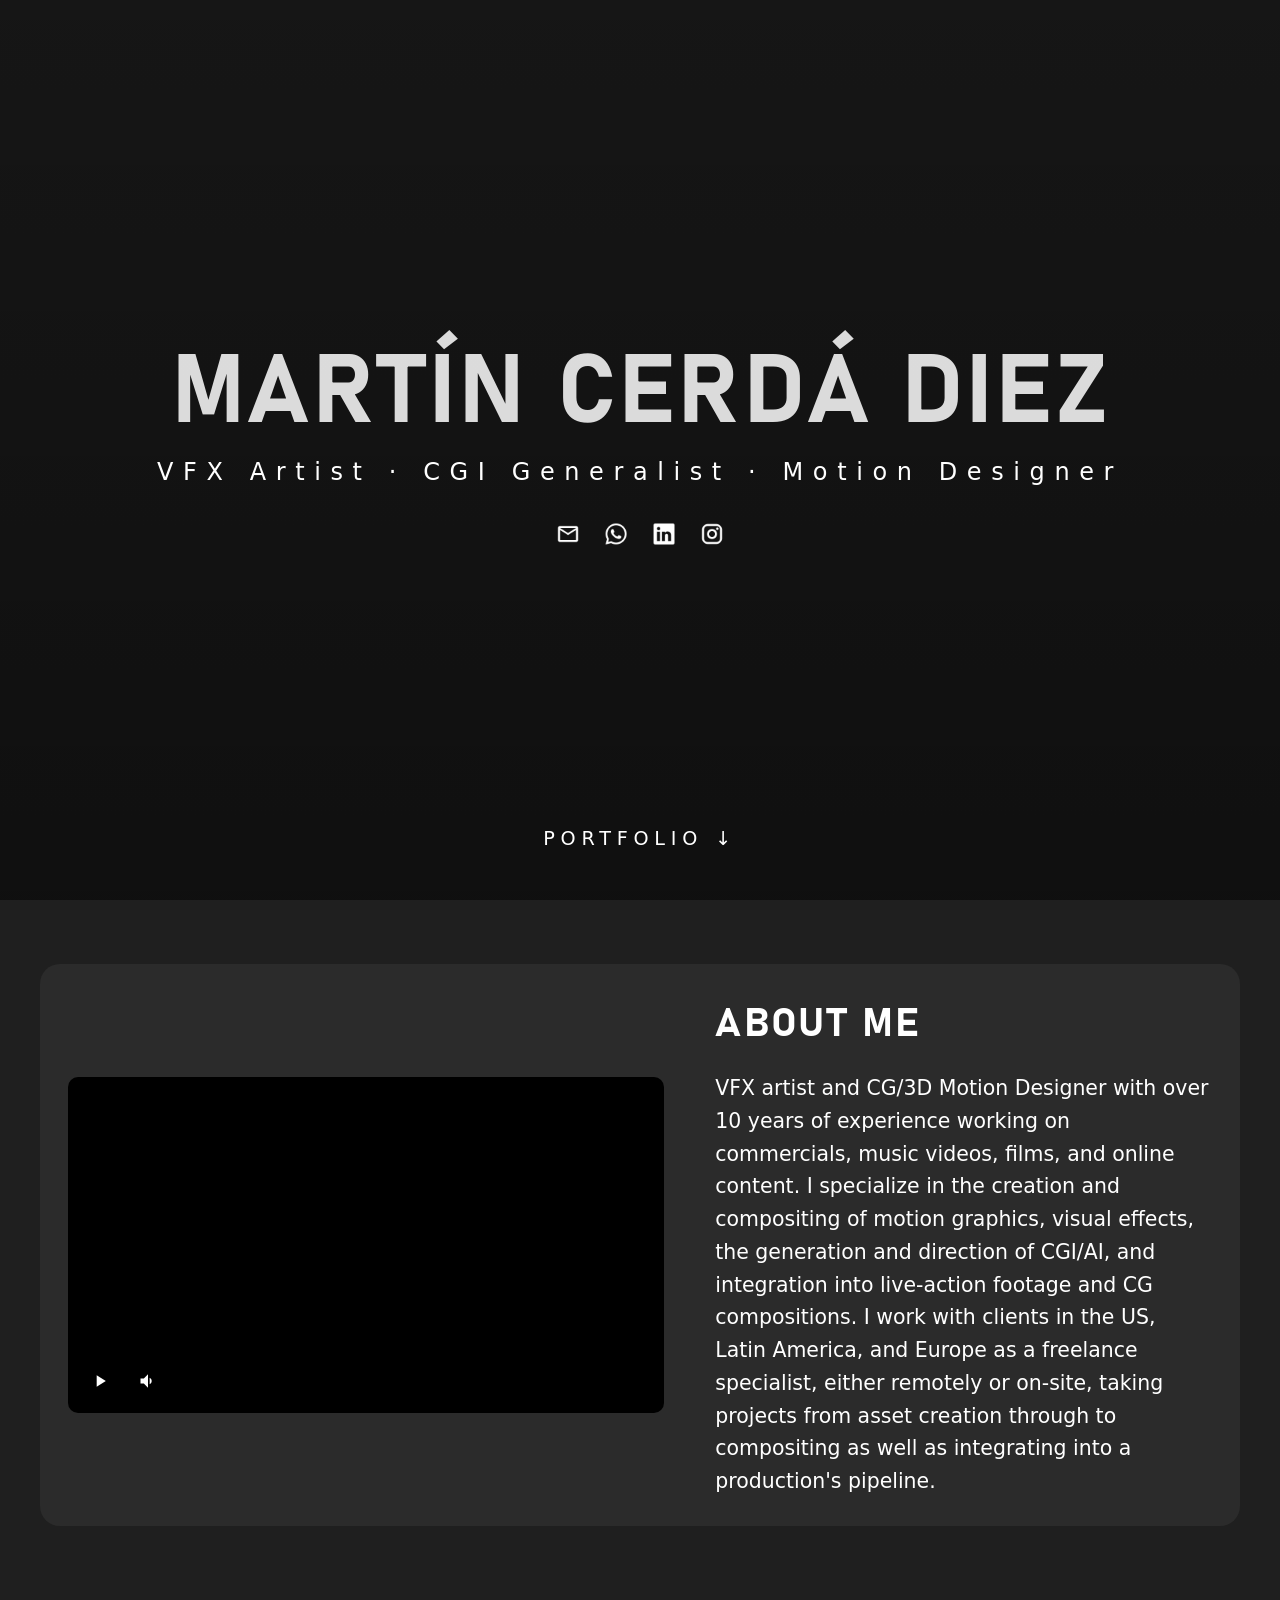
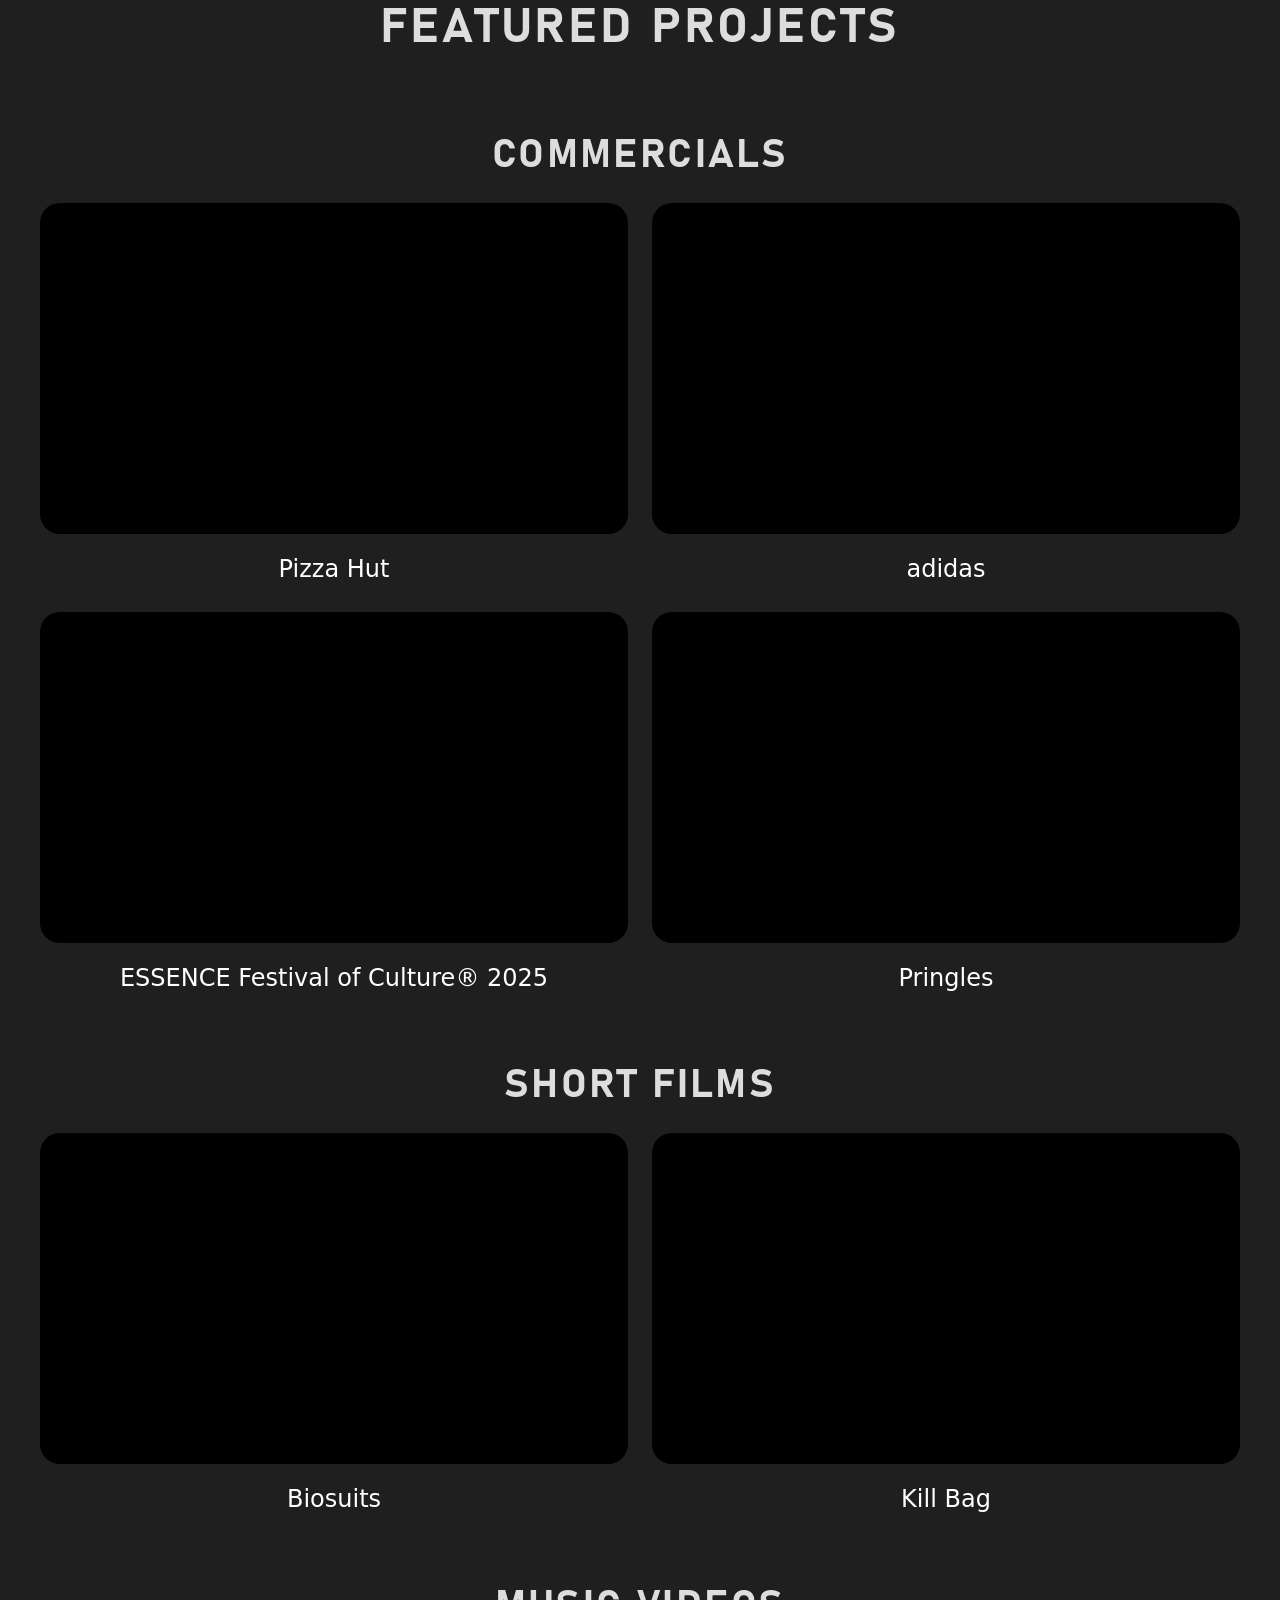
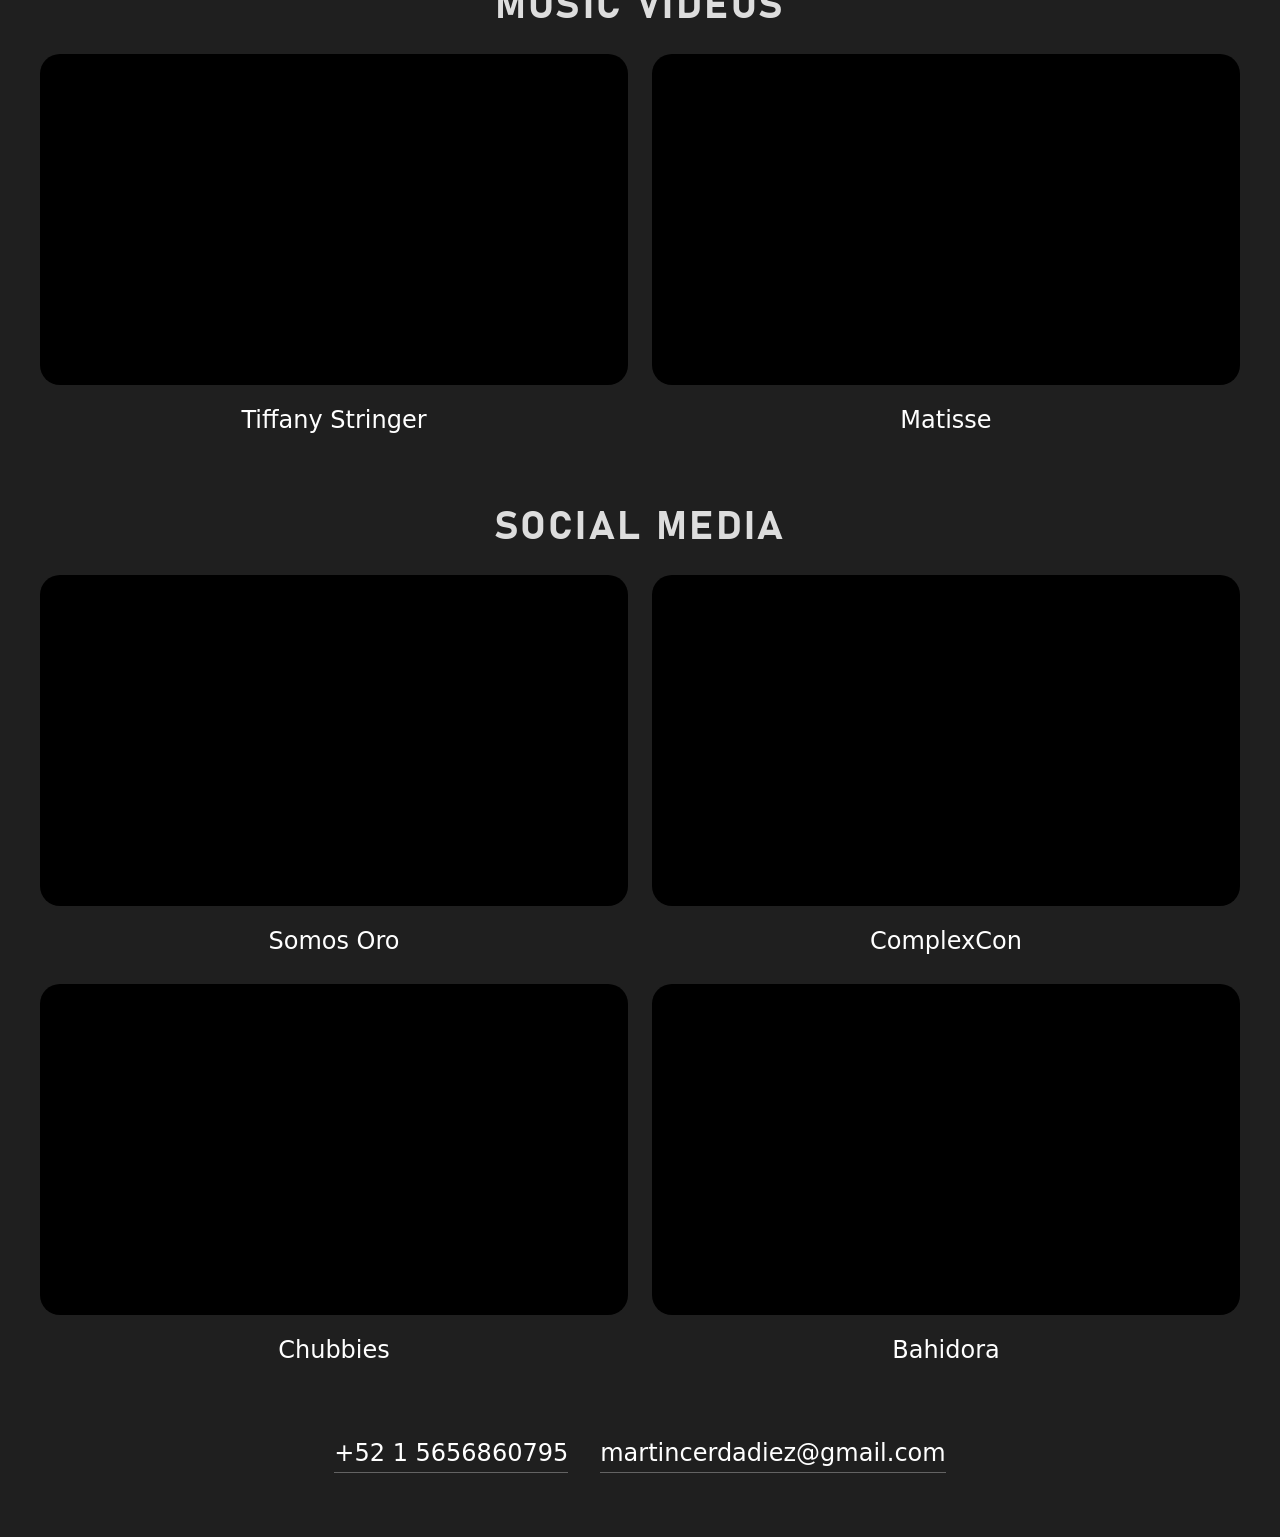
==== commit 7edaf302: "Update index.html" ====
--- a/index.html
+++ b/index.html
@@ -207,6 +207,7 @@
         }
 
         .about__video {
+            position: relative;
             aspect-ratio: 16 / 9;
             overflow: hidden;
             border-radius: 10px;
@@ -218,6 +219,63 @@
             height: 100%;
             border: 0;
         }
+
+        /* Capa clicable sobre el video: click = play / pausa */
+        .about__video-click {
+            position: absolute;
+            inset: 0;
+            cursor: pointer;
+        }
+
+        /* Controles propios: solo play/pausa y audio on/off */
+        .about__controls {
+            position: absolute;
+            left: .75rem;
+            bottom: .75rem;
+            display: flex;
+            gap: .5rem;
+            opacity: 0;
+            transition: opacity .2s;
+        }
+
+        .about__video:hover .about__controls,
+        .about__video:focus-within .about__controls,
+        .about__video.is-paused .about__controls {
+            opacity: 1;
+        }
+
+        @media (hover: none) {
+            .about__controls { opacity: 1; } /* en pantallas táctiles no hay hover */
+        }
+
+        .about__btn {
+            display: grid;
+            place-items: center;
+            width: 2.5rem;
+            height: 2.5rem;
+            padding: 0;
+            border: 0;
+            border-radius: 50%;
+            background: rgba(0, 0, 0, .55);
+            color: #fff;
+            cursor: pointer;
+            transition: background .2s;
+        }
+
+        .about__btn:hover { background: rgba(0, 0, 0, .8); }
+        .about__btn:focus-visible { outline: 2px solid #fff; outline-offset: 2px; }
+
+        .about__btn svg {
+            width: 1.25rem;
+            height: 1.25rem;
+            fill: currentColor;
+        }
+
+        /* Cada botón muestra un icono según su estado */
+        .about__btn[data-state="playing"] .ico-play,
+        .about__btn[data-state="paused"] .ico-pause,
+        .about__btn[data-state="on"] .ico-muted,
+        .about__btn[data-state="muted"] .ico-sound { display: none; }
 
         .about__text h2 {
             margin-bottom: 1rem;
@@ -435,10 +493,25 @@
 
     <main>
         <section class="about" aria-labelledby="about-title">
-            <div class="about__video">
-                <iframe src="https://player.vimeo.com/video/1051460497?dnt=1&title=0&byline=0&portrait=0&badge=0"
-                    title="Featured video by Martín Cerdá Diez" loading="lazy"
-                    allow="fullscreen; picture-in-picture; clipboard-write; encrypted-media" allowfullscreen></iframe>
+            <div class="about__video is-paused" id="about-video">
+                <iframe id="about-player"
+                    src="https://player.vimeo.com/video/1235172623?badge=0&amp;autopause=0&amp;player_id=0&amp;app_id=58479&amp;title=0&amp;byline=0&amp;portrait=0&amp;controls=0&amp;dnt=1"
+                    title="Martin Cerdá Diez | Demo Reel" loading="lazy"
+                    allow="autoplay; fullscreen; picture-in-picture; clipboard-write; encrypted-media; web-share"
+                    referrerpolicy="strict-origin-when-cross-origin" allowfullscreen></iframe>
+
+                <div class="about__video-click" aria-hidden="true"></div>
+
+                <div class="about__controls">
+                    <button class="about__btn" type="button" data-action="play" data-state="paused" aria-label="Play">
+                        <svg class="ico-play" viewBox="0 0 24 24" aria-hidden="true"><path d="M8 5v14l11-7z" /></svg>
+                        <svg class="ico-pause" viewBox="0 0 24 24" aria-hidden="true"><path d="M6 5h4v14H6zm8 0h4v14h-4z" /></svg>
+                    </button>
+                    <button class="about__btn" type="button" data-action="mute" data-state="on" aria-label="Mute">
+                        <svg class="ico-sound" viewBox="0 0 24 24" aria-hidden="true"><path d="M3 9v6h4l5 5V4L7 9H3zm13.5 3a4.5 4.5 0 0 0-2.5-4v8a4.5 4.5 0 0 0 2.5-4z" /></svg>
+                        <svg class="ico-muted" viewBox="0 0 24 24" aria-hidden="true"><path d="M3 9v6h4l5 5V4L7 9H3z" /><path d="M16 9.5l5 5m0-5l-5 5" fill="none" stroke="currentColor" stroke-width="1.8" stroke-linecap="round" /></svg>
+                    </button>
+                </div>
             </div>
             <div class="about__text">
                 <h2 id="about-title">About Me</h2>
@@ -702,6 +775,56 @@
             document.querySelectorAll('.card__open').forEach(btn => btn.addEventListener('click', () => openLightbox(btn)));
         }
     </script>
+
+    <!-- Demo reel de la sección About: controles propios (solo play/pausa y audio) sobre el player de Vimeo -->
+    <script src="https://player.vimeo.com/api/player.js"></script>
+    <script>
+        (() => {
+            const box = document.getElementById('about-video');
+            const iframe = document.getElementById('about-player');
+            if (!box || !iframe) return;
+
+            // Si la API de Vimeo no carga (bloqueador, sin red...), se vuelve a los controles nativos
+            // para que el video siga pudiendo reproducirse.
+            if (!window.Vimeo) {
+                iframe.src = iframe.src.replace('controls=0', 'controls=1');
+                box.querySelector('.about__video-click').hidden = true;
+                box.querySelector('.about__controls').hidden = true;
+                return;
+            }
+
+            const vimeo = new Vimeo.Player(iframe);
+            const playBtn = box.querySelector('[data-action="play"]');
+            const muteBtn = box.querySelector('[data-action="mute"]');
+
+            const setPlaying = playing => {
+                playBtn.dataset.state = playing ? 'playing' : 'paused';
+                playBtn.setAttribute('aria-label', playing ? 'Pause' : 'Play');
+                box.classList.toggle('is-paused', !playing);
+            };
+
+            const setMuted = muted => {
+                muteBtn.dataset.state = muted ? 'muted' : 'on';
+                muteBtn.setAttribute('aria-label', muted ? 'Unmute' : 'Mute');
+            };
+
+            const togglePlay = async () => (await vimeo.getPaused()) ? vimeo.play() : vimeo.pause();
+
+            vimeo.on('play', () => setPlaying(true));
+            vimeo.on('pause', () => setPlaying(false));
+            vimeo.on('ended', () => setPlaying(false));
+            vimeo.ready().then(() => vimeo.getMuted()).then(setMuted).catch(() => {});
+
+            playBtn.addEventListener('click', togglePlay);
+            box.querySelector('.about__video-click').addEventListener('click', togglePlay);
+
+            muteBtn.addEventListener('click', async () => {
+                const muted = !(await vimeo.getMuted());
+                await vimeo.setMuted(muted);
+                setMuted(muted);
+            });
+        })();
+    </script>
 </body>
 
 </html>
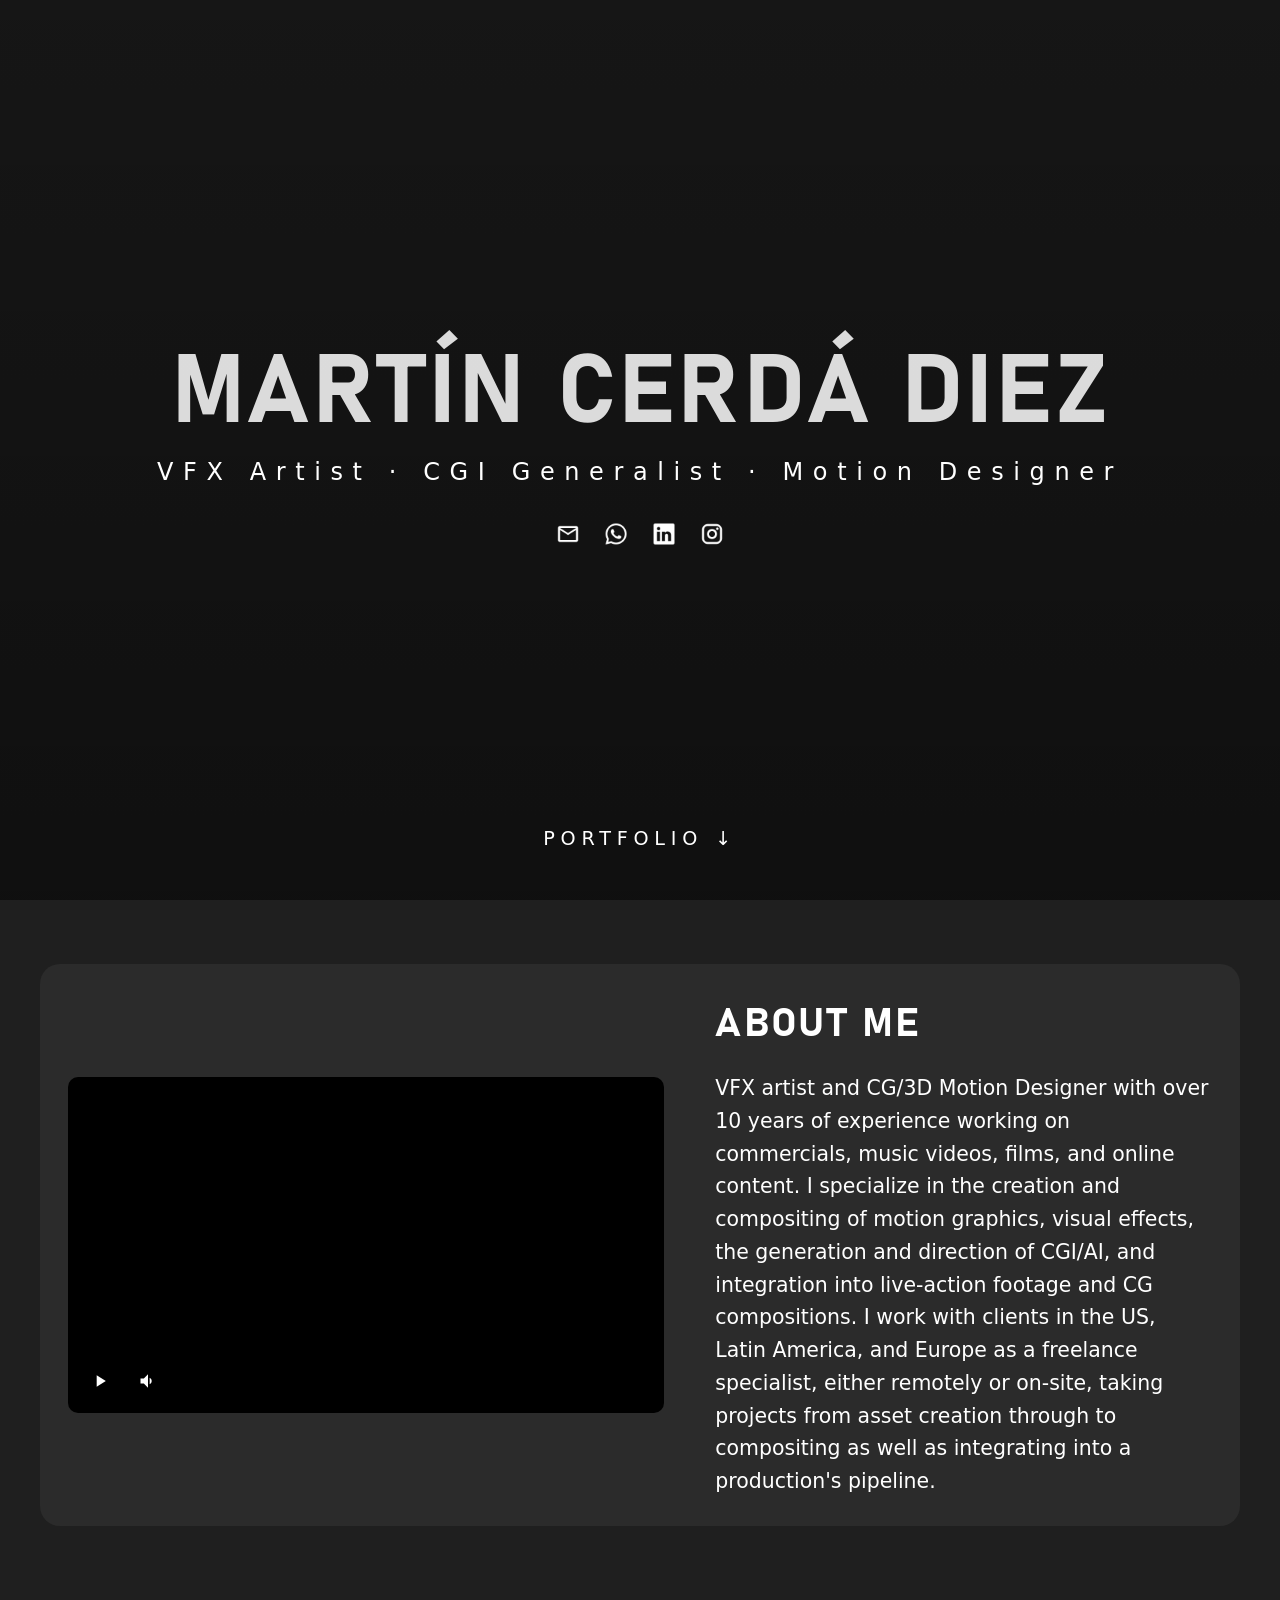
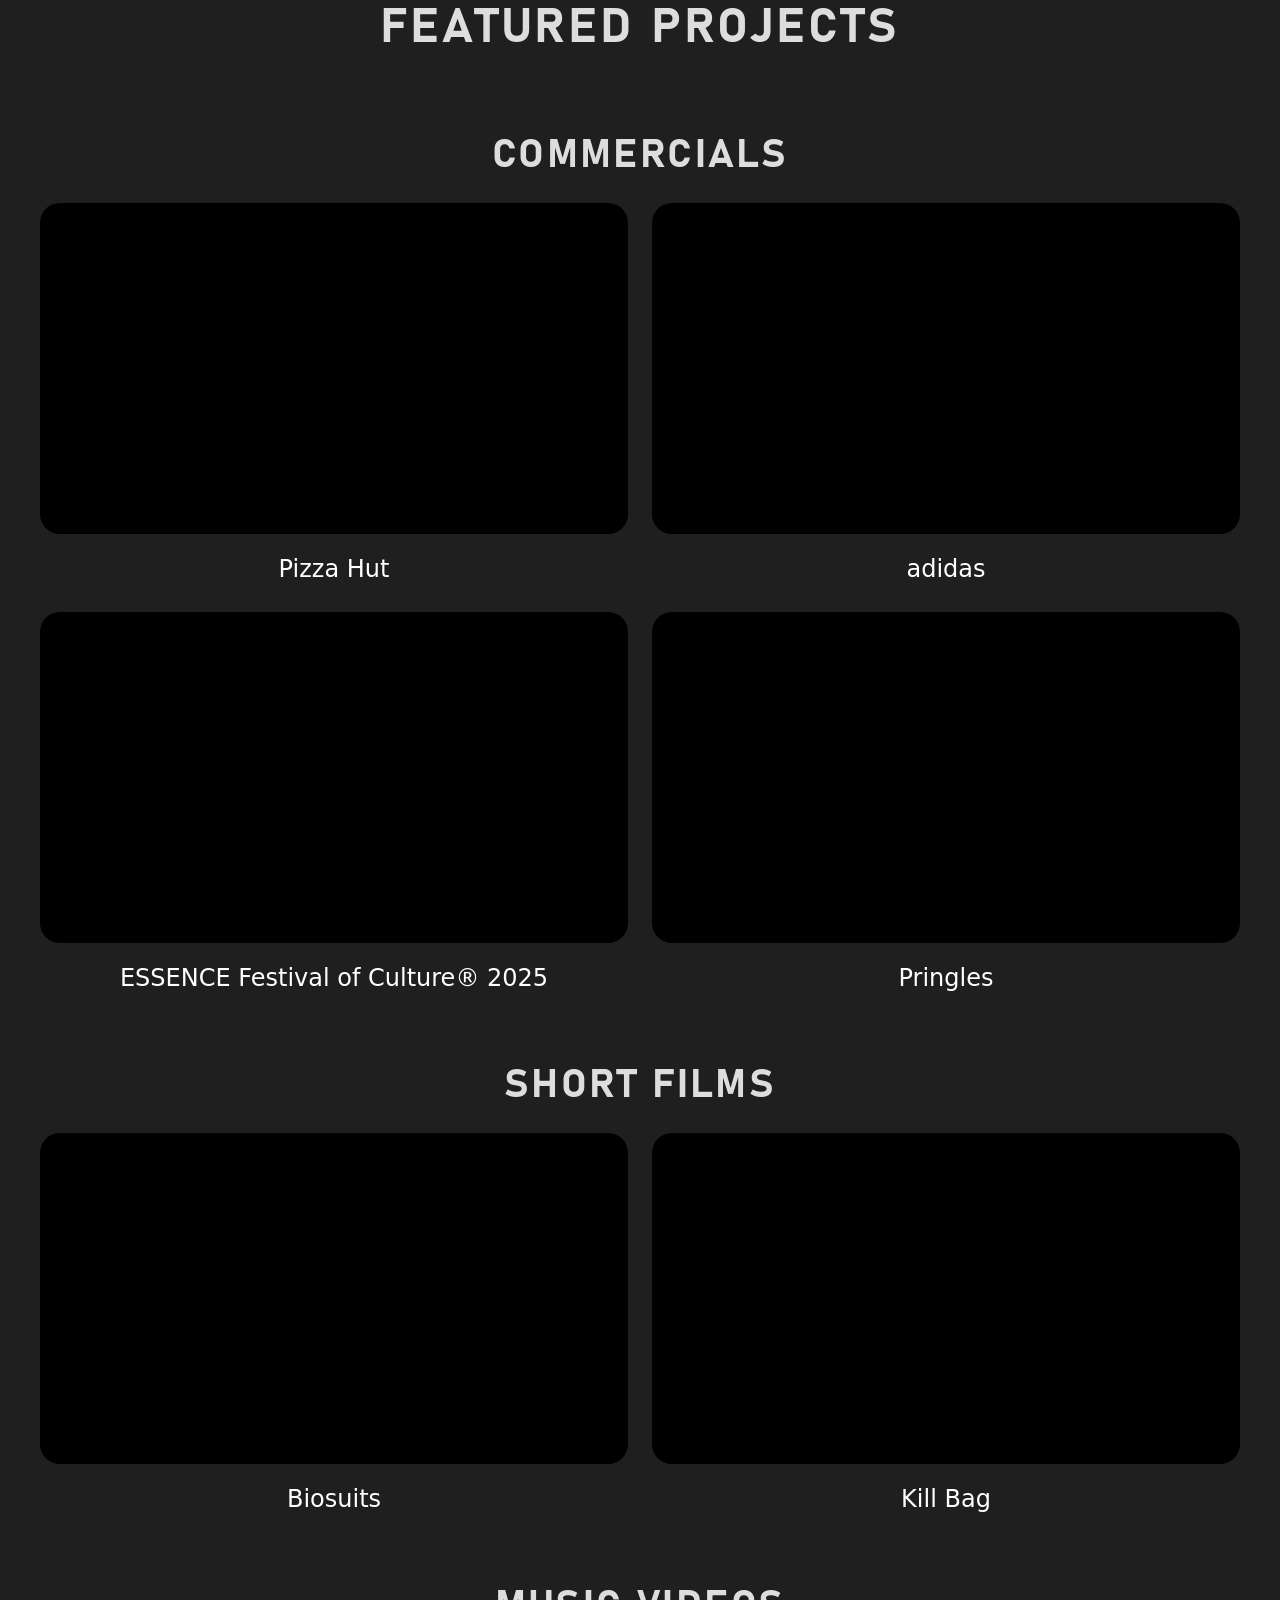
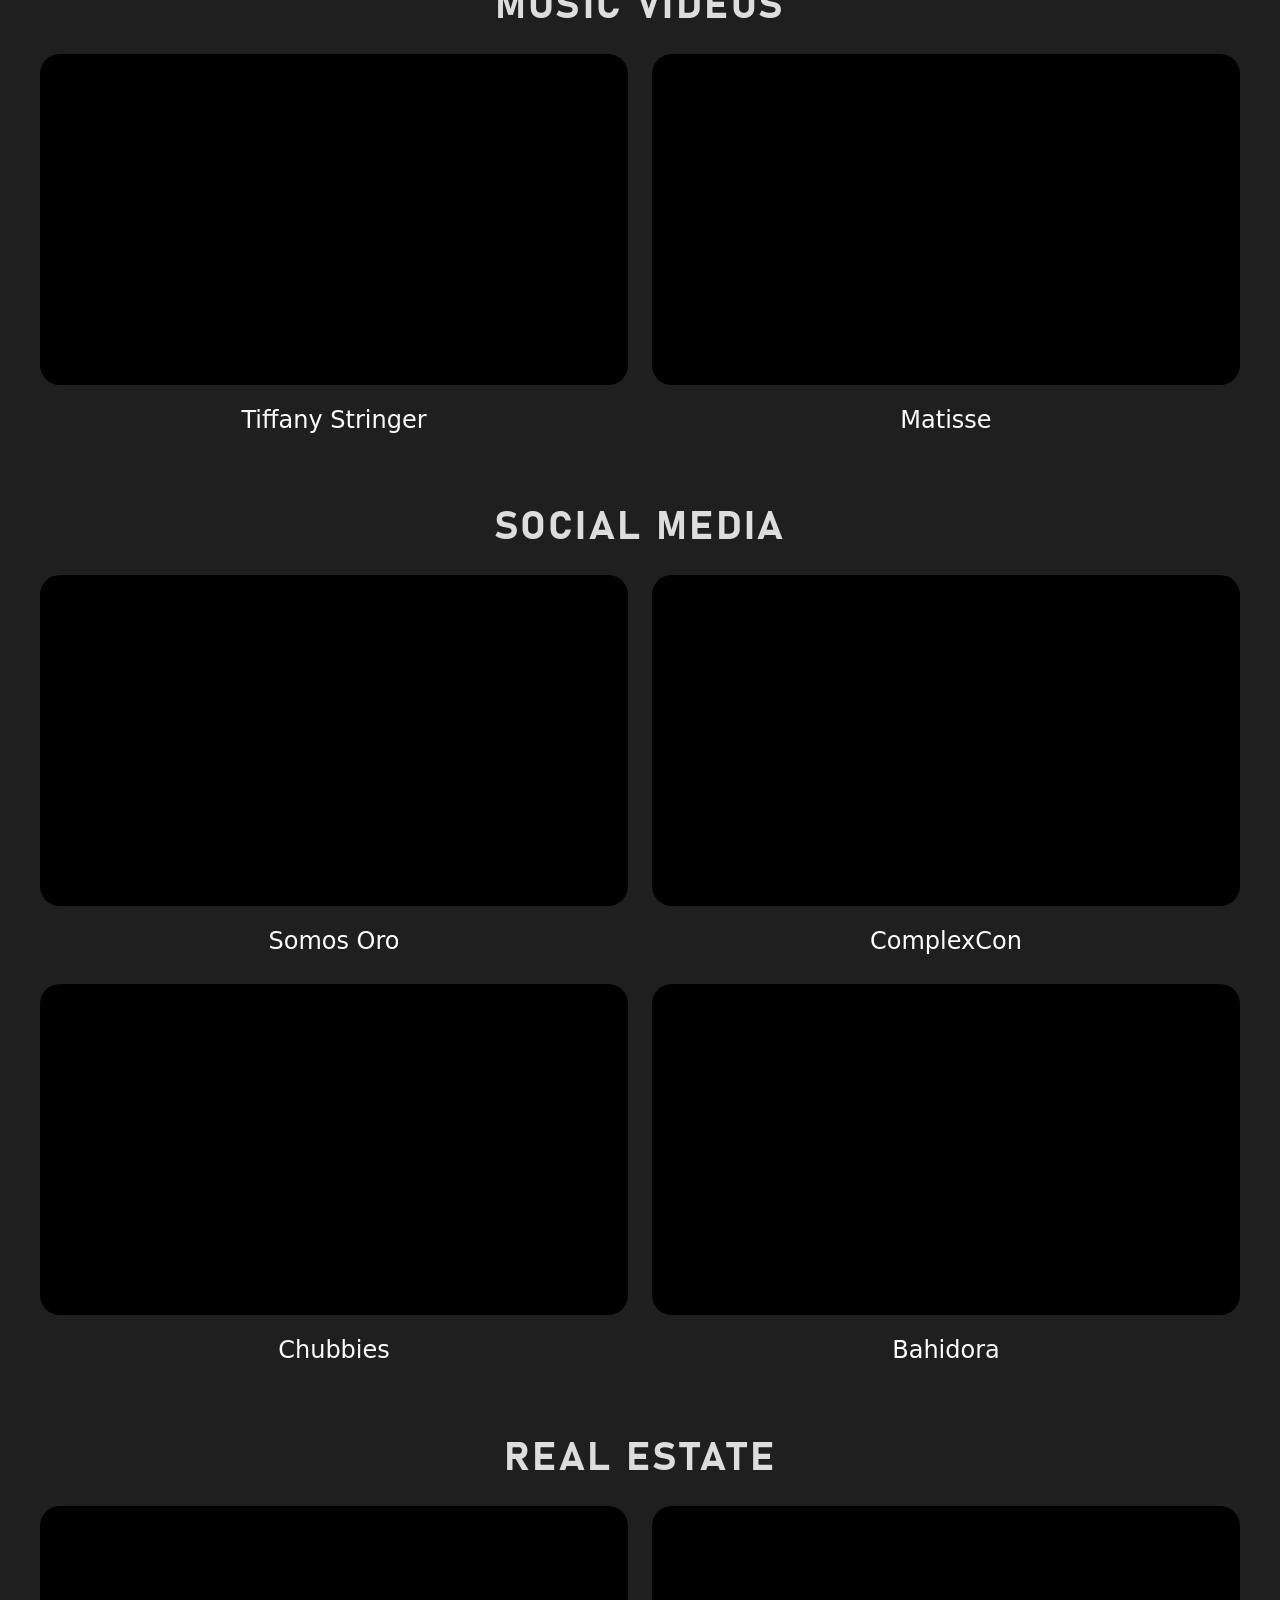
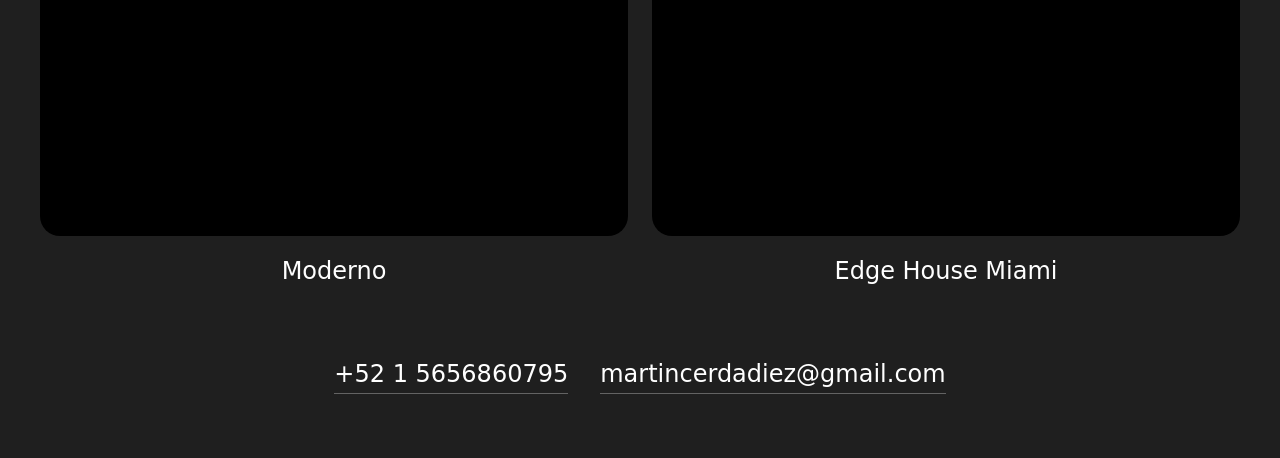
==== commit 5cdf1f3a: "Update index.html" ====
--- a/index.html
+++ b/index.html
@@ -627,7 +627,19 @@
                 </article>
             </div>
         </section>
-
+        <section aria-labelledby="g-realestate">
+            <h3 class="group-title" id="g-realestate">Real Estate</h3>
+            <div class="grid">
+                <article class="card">
+                    <video src="videos/moderno_.mp4" muted loop playsinline preload="metadata"></video>
+                    <a class="card__link" href="http://www.modernodev.com/" target="_blank" rel="noopener noreferrer">Moderno</a>
+                </article>
+                <article class="card">
+                    <video src="videos/edgehouse.mp4" muted loop playsinline preload="metadata"></video>
+                    <a class="card__link" href="https://edgehousemiami.com/" target="_blank" rel="noopener noreferrer">Edge House Miami</a>
+                </article>
+            </div>
+        </section>
 
 
     </main>
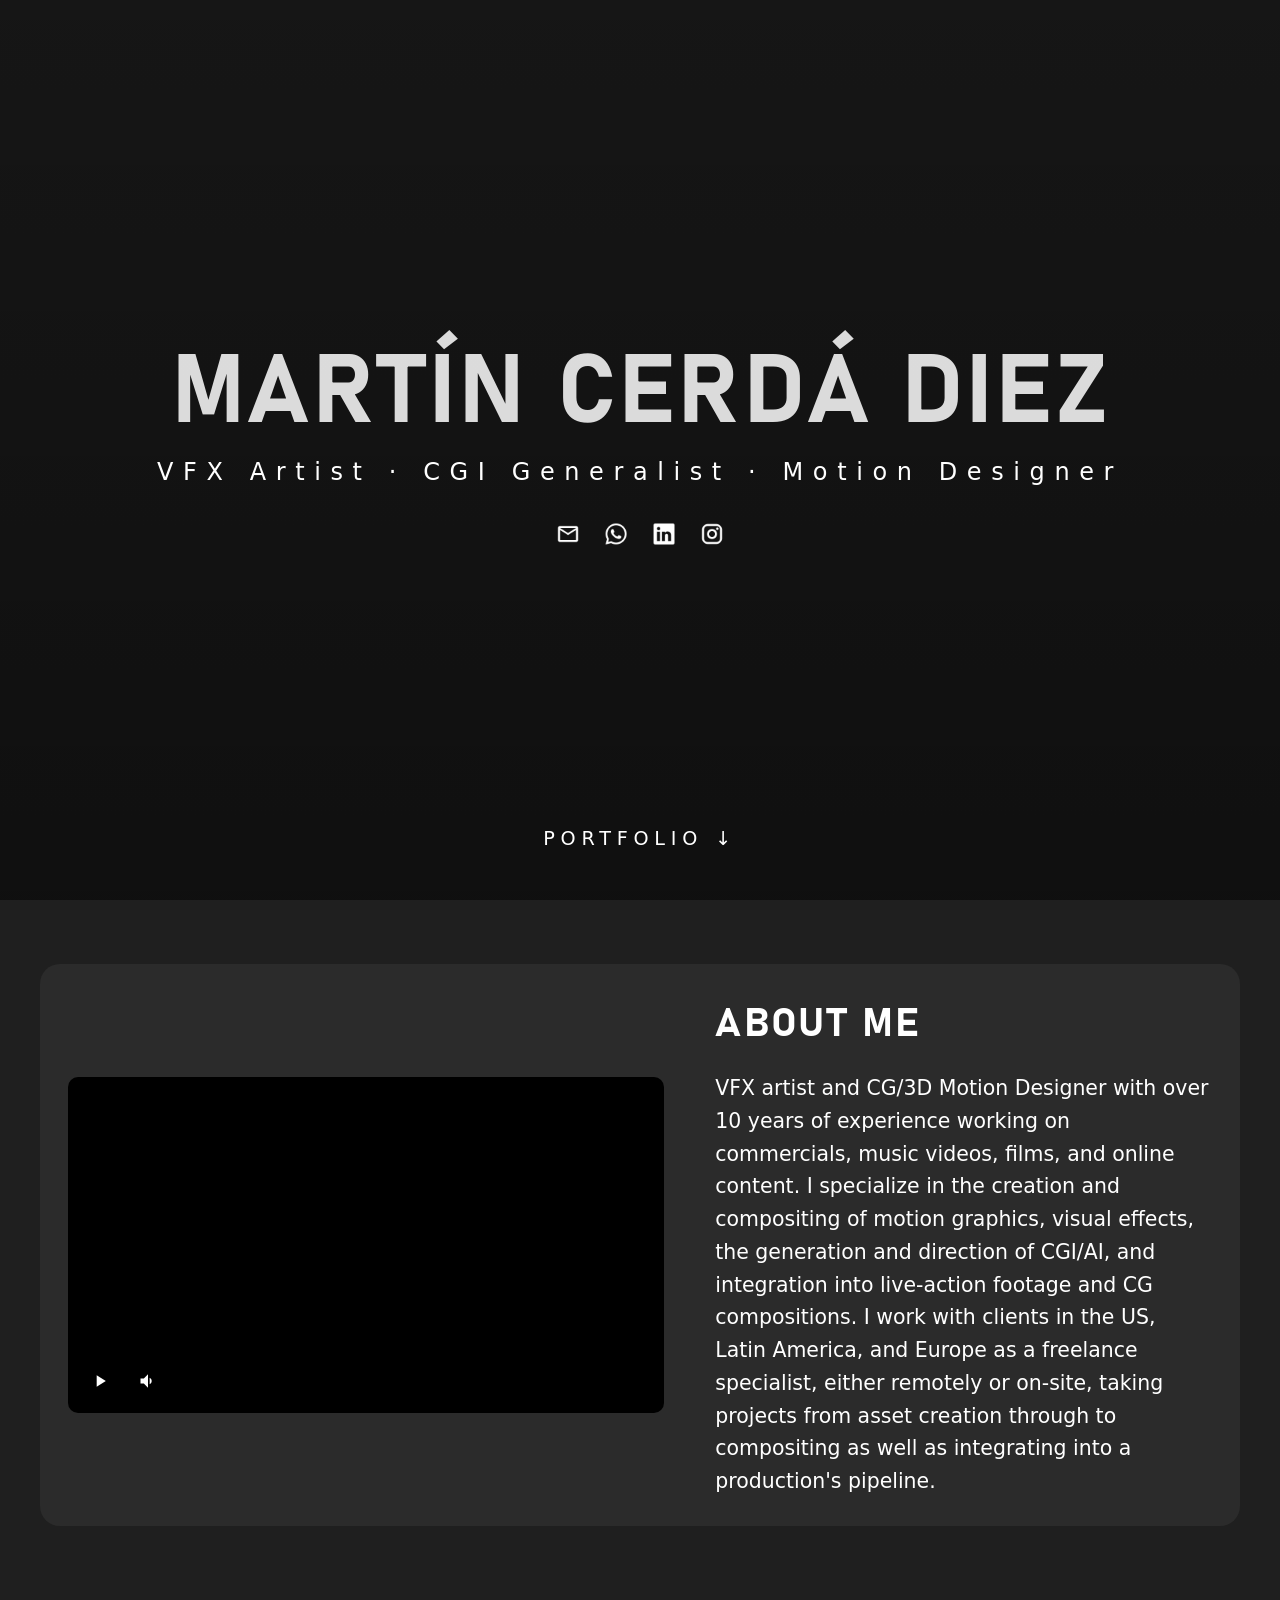
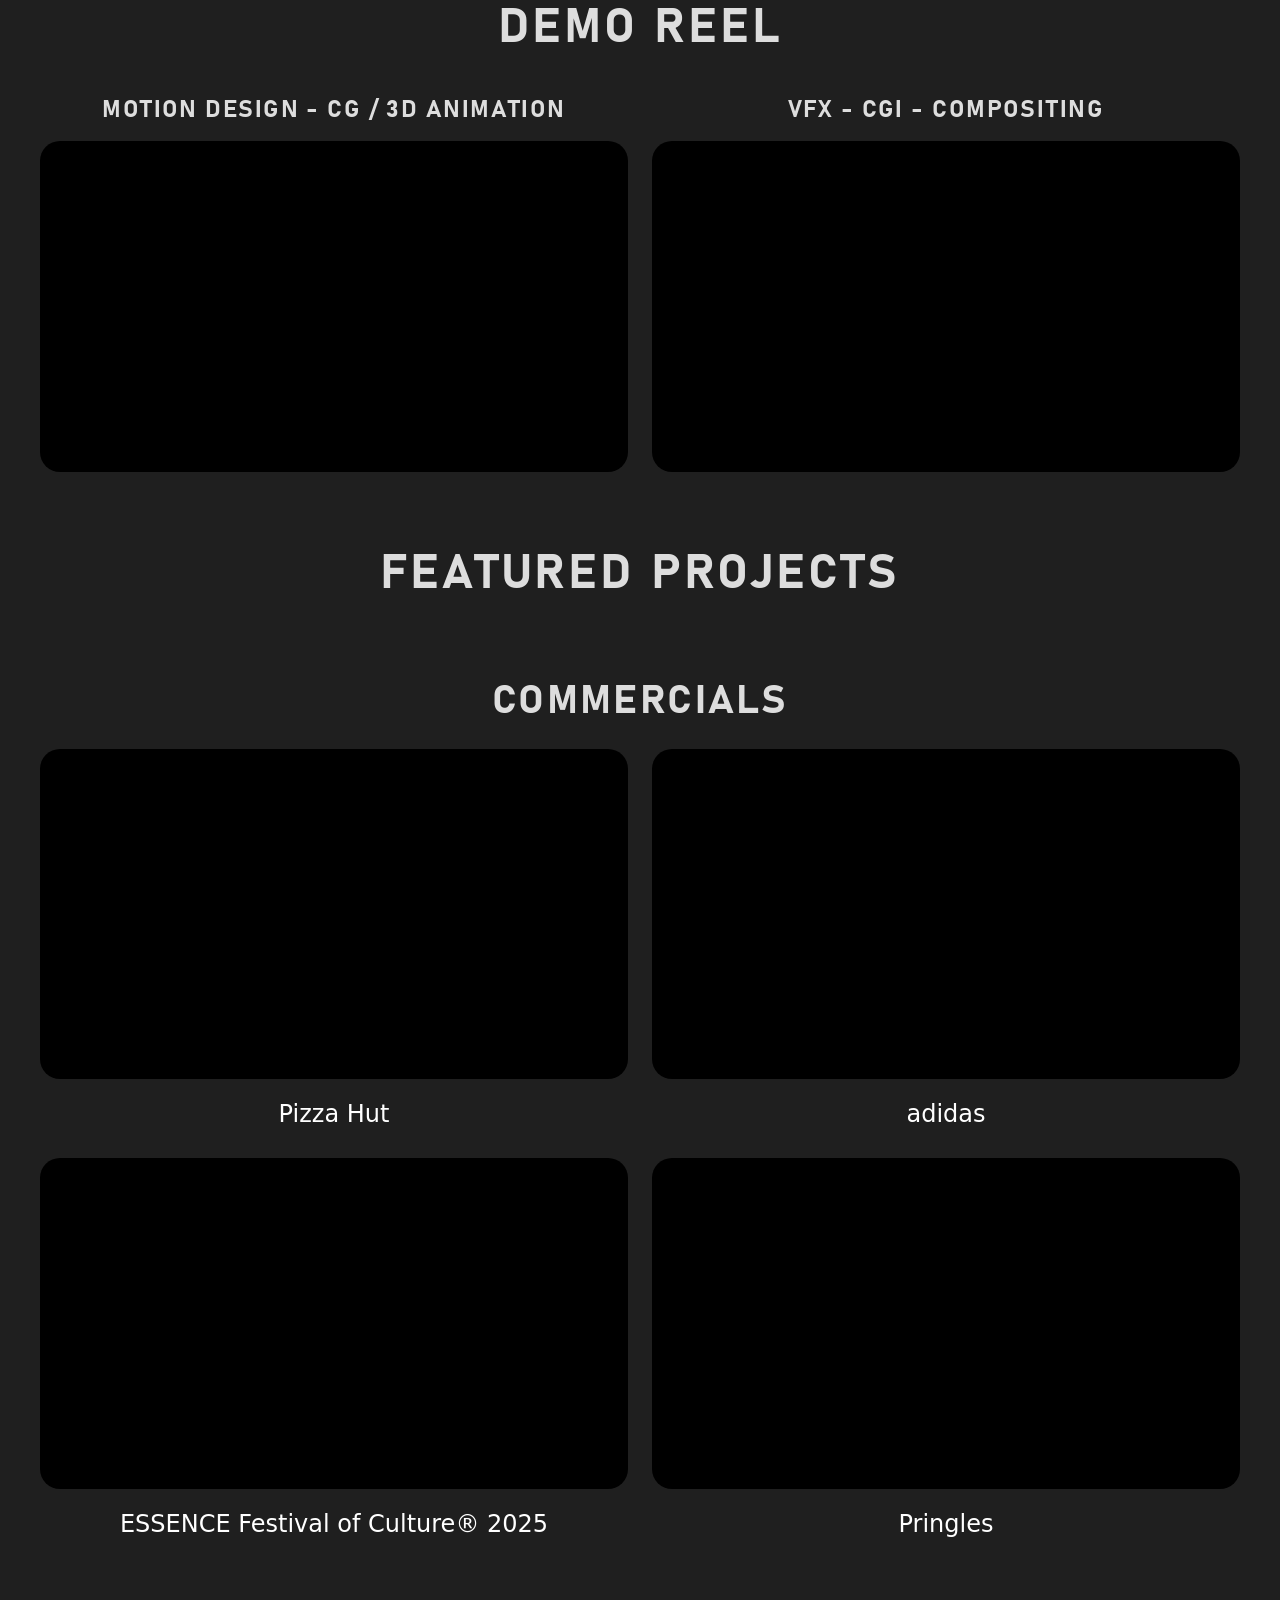
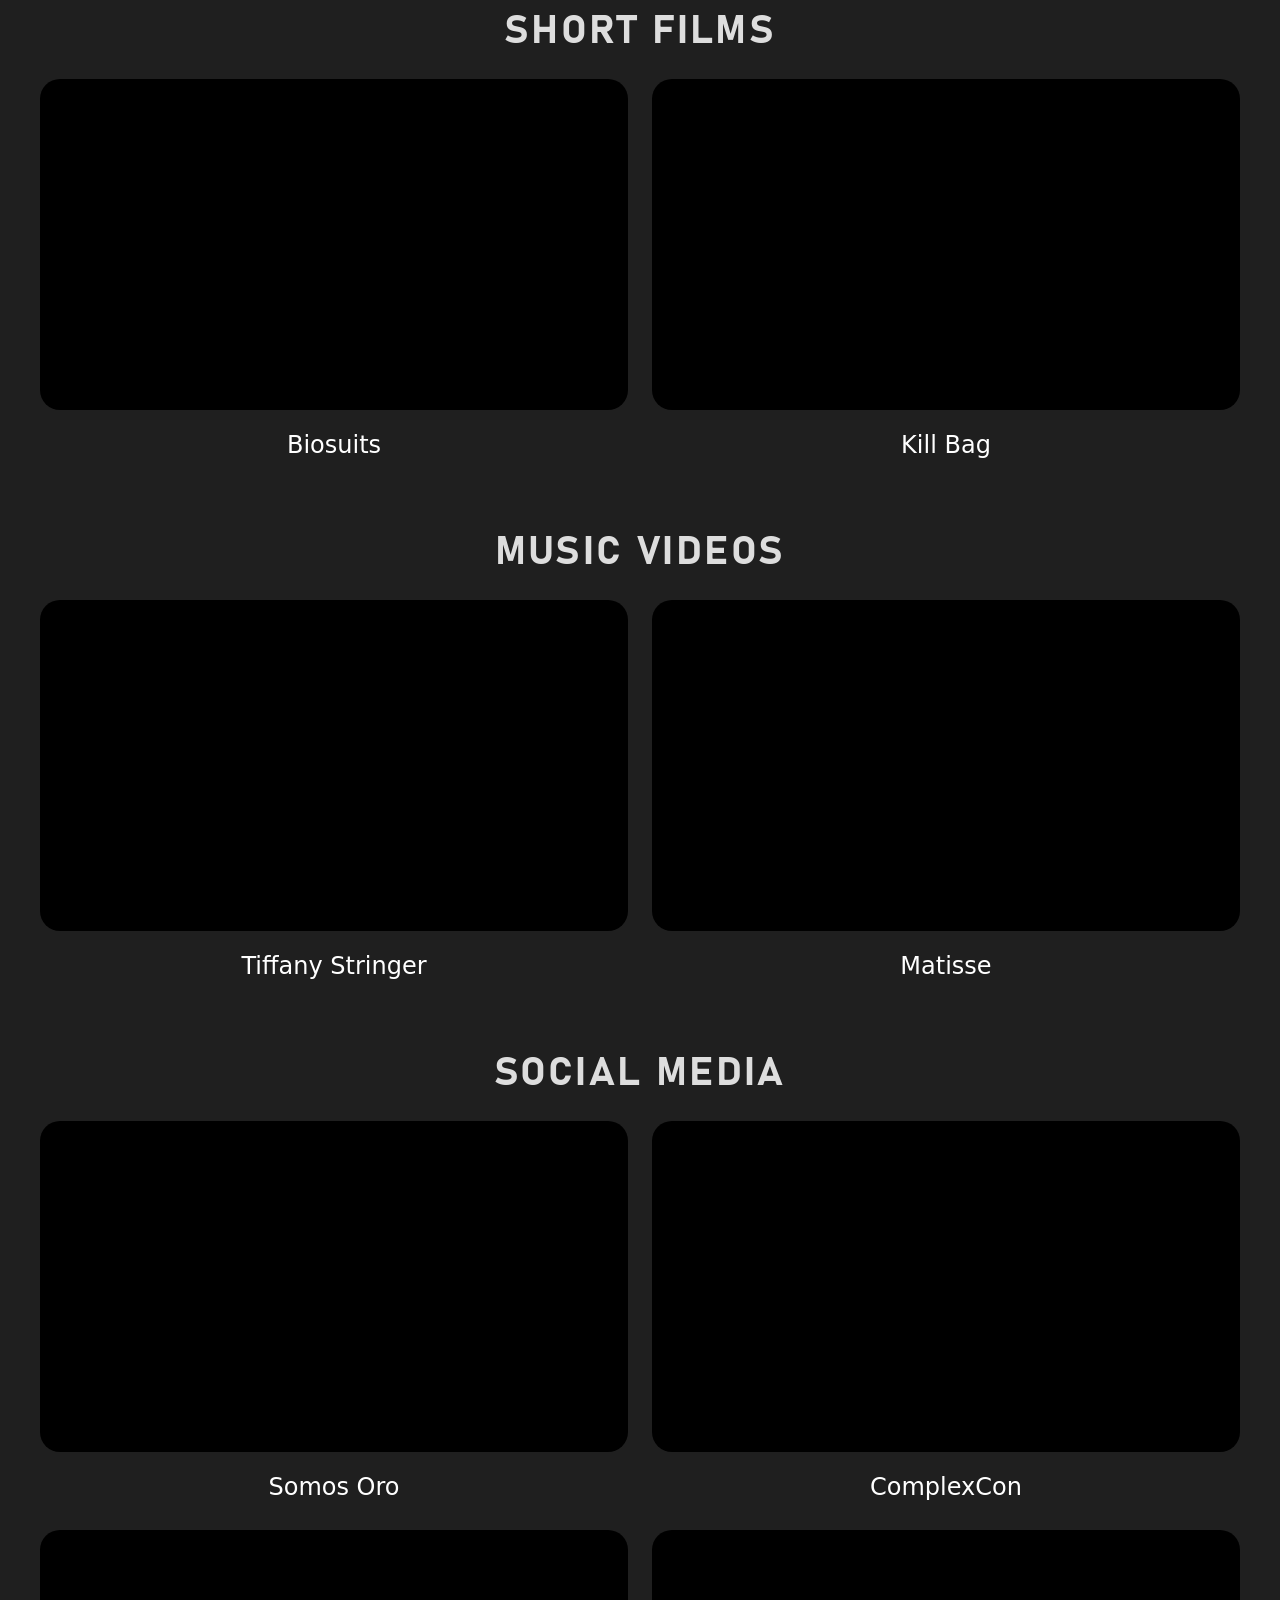
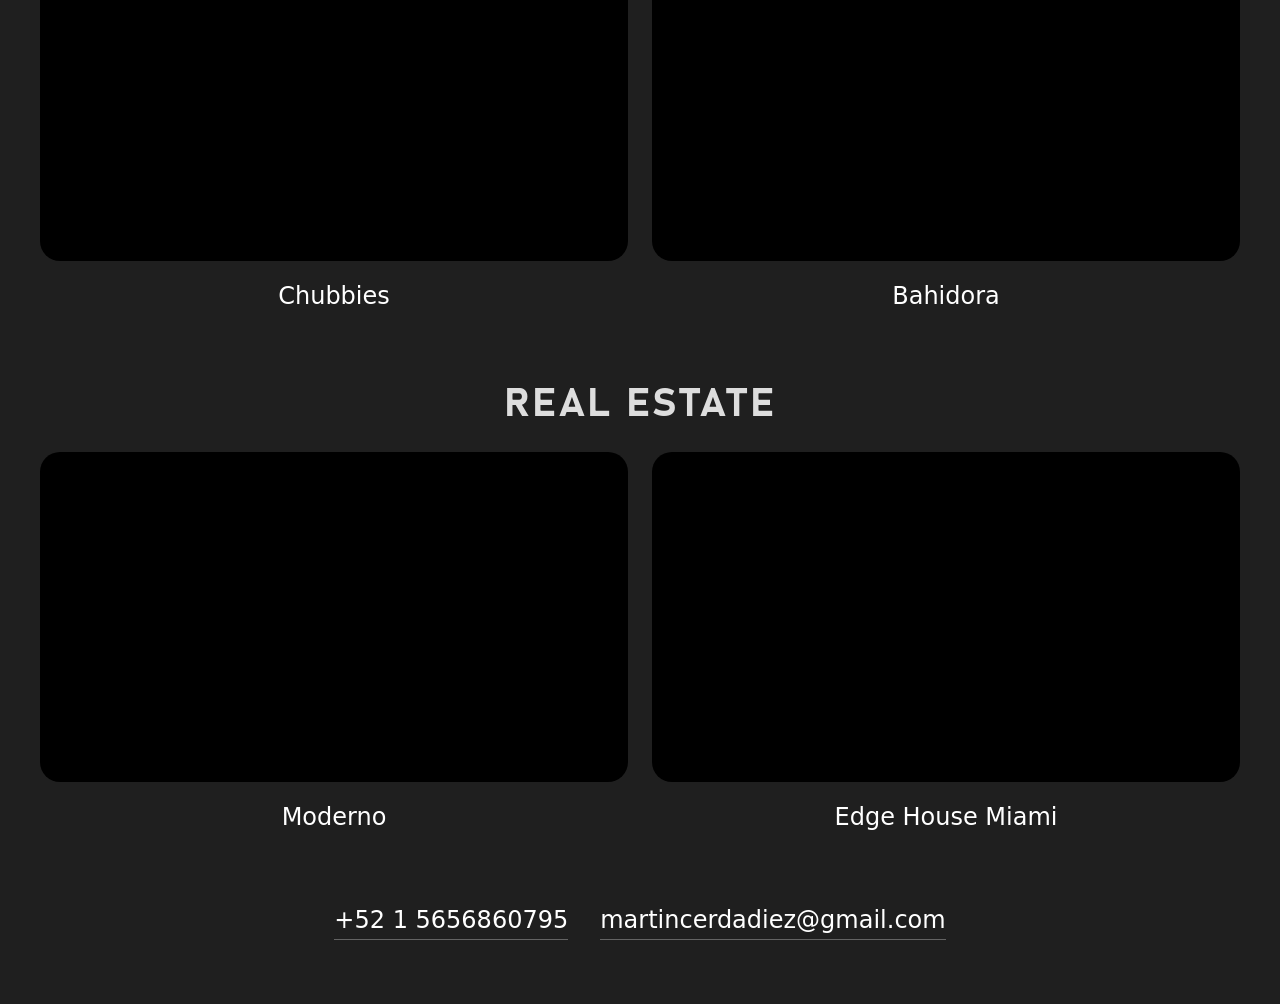
==== commit 03f1e272: "motion+vfx" ====
--- a/index.html
+++ b/index.html
@@ -174,7 +174,8 @@
 
         /* ---------- Títulos ---------- */
         .section-title,
-        .group-title {
+        .group-title,
+        .card__heading {
             font-family: var(--font-display);
             font-weight: 700;
             text-align: center;
@@ -191,6 +192,13 @@
         .group-title {
             font-size: clamp(1.5rem, 3.5vw, 2.5rem);
             margin: clamp(2rem, 5vw, 3.5rem) 1rem 1rem;
+        }
+
+        /* Título sobre un video (Demo Reel) */
+        .card__heading {
+            margin-bottom: .75rem;
+            font-size: clamp(1rem, 1.9vw, 1.5rem);
+            text-wrap: balance;
         }
 
         /* ---------- About: video + bio ---------- */
@@ -385,6 +393,14 @@
             transform-origin: 0 0; /* la animación de expansión parte de la esquina */
         }
 
+        /* Variante sin texto (Demo Reel): video centrado cubriendo el 85% de la pantalla */
+        .lightbox--plain .lightbox__stage {
+            width: min(85vw, calc(85vh * 16 / 9));
+            width: min(85vw, calc(85svh * 16 / 9));
+        }
+
+        .lightbox--plain .lightbox__info { display: none; }
+
         .lightbox__info {
             margin-top: 1.25rem;
             padding-inline: .5rem;
@@ -519,8 +535,27 @@
             </div>
         </section>
 
+        <h2 class="section-title">DEMO REEL</h2>
+        <section aria-label="Demo reel videos">
+            <div class="grid">
+                <!-- Miniatura = *prev.mp4; al expandir se abre el video completo (data-full-src).
+                     Sin .card__details: el video expandido se muestra solo, centrado y al 85% de la pantalla -->
+                <article class="card" data-full-src="videos/motion.mp4" data-label="Motion Design - CG / 3D Animation">
+                    <h3 class="card__heading">MOTION DESIGN - CG / 3D ANIMATION</h3>
+                    <button class="card__open" type="button" aria-label="Expand Motion Design reel video">
+                        <video src="videos/motionprev.mp4" muted loop playsinline preload="metadata"></video>
+                    </button>
+                </article>
+                <article class="card" data-full-src="videos/vfx.mp4" data-label="VFX - CGI - Compositing">
+                    <h3 class="card__heading">VFX - CGI - COMPOSITING</h3>
+                    <button class="card__open" type="button" aria-label="Expand VFX reel video">
+                        <video src="videos/vfxprev.mp4" muted loop playsinline preload="metadata"></video>
+                    </button>
+                </article>
+            </div>
+        </section>
+
         <h2 class="section-title">Featured Projects</h2>
-
         <section aria-labelledby="g-commercials">
             <h3 class="group-title" id="g-commercials">Commercials</h3>
             <div class="grid">
@@ -725,8 +760,10 @@
                 const details = card.querySelector('.card__details');
                 thumb = trigger.querySelector('video');
 
-                info.replaceChildren(...details.cloneNode(true).children);
-                lightbox.setAttribute('aria-label', details.firstElementChild.textContent);
+                // Con texto (.card__details) se muestra debajo; sin texto, el video va solo, centrado y al 85%
+                lightbox.classList.toggle('lightbox--plain', !details);
+                info.replaceChildren(...(details ? details.cloneNode(true).children : []));
+                lightbox.setAttribute('aria-label', details ? details.firstElementChild.textContent : (card.dataset.label || 'Expanded video'));
                 player.src = card.dataset.fullSrc;
                 thumb.pause(); // evita dos videos reproduciéndose a la vez
 
@@ -766,6 +803,7 @@
                 player.removeAttribute('src');
                 player.load();
                 info.replaceChildren();
+                lightbox.classList.remove('lightbox--plain');
                 closing = false;
                 if (thumb && !reduceMotion.matches) play(thumb);
             });
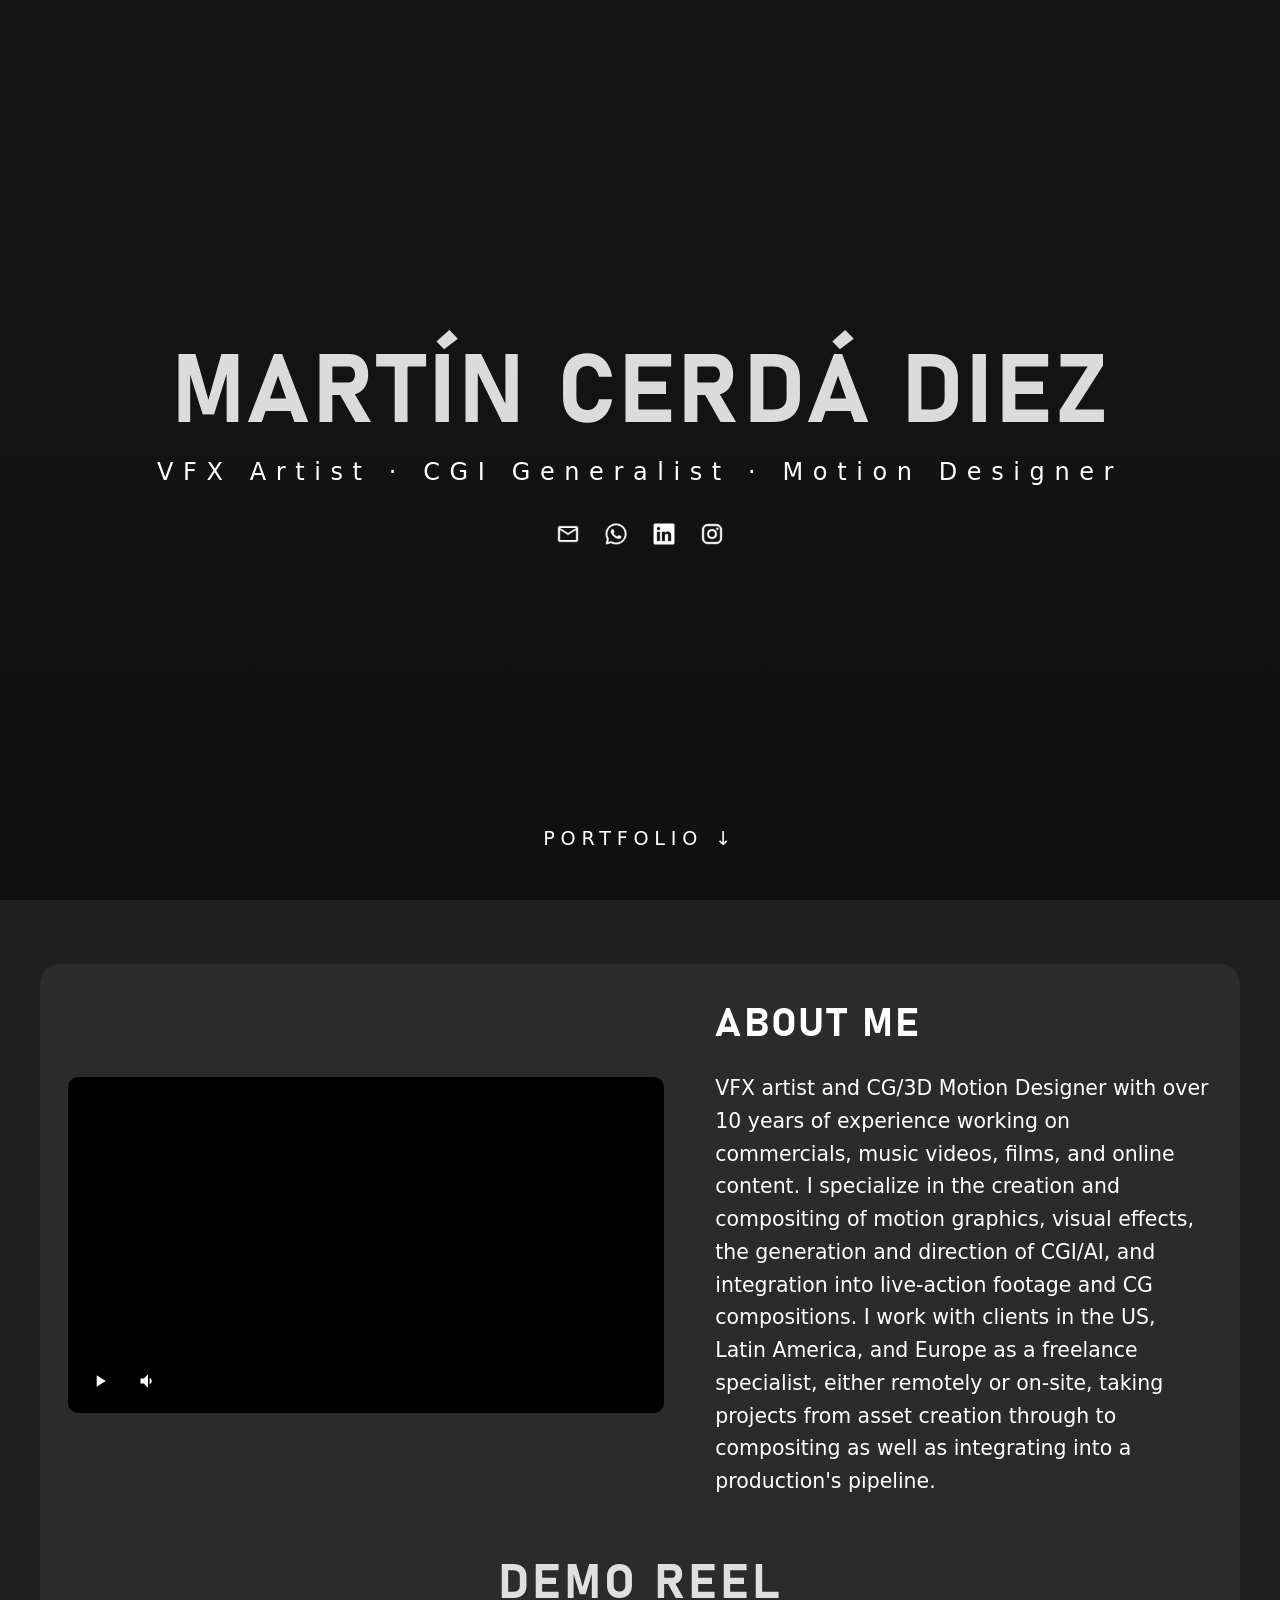
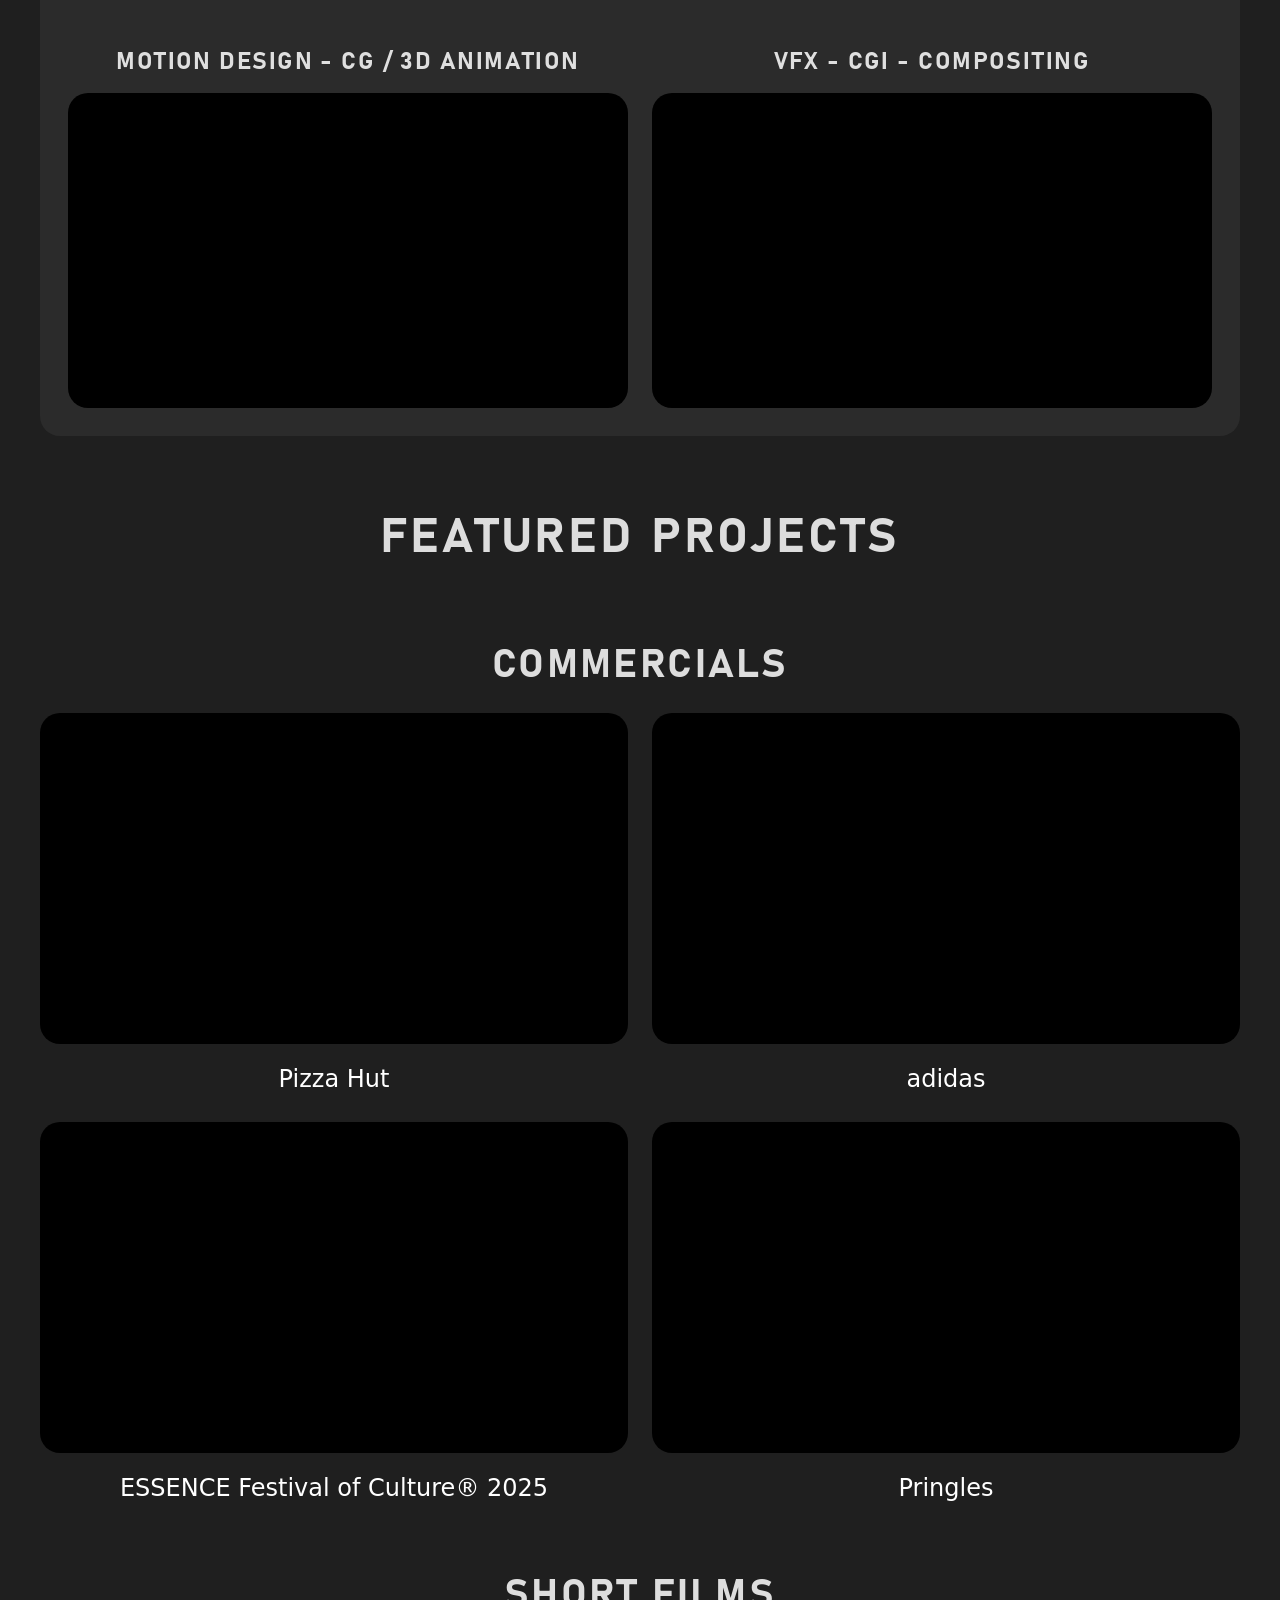
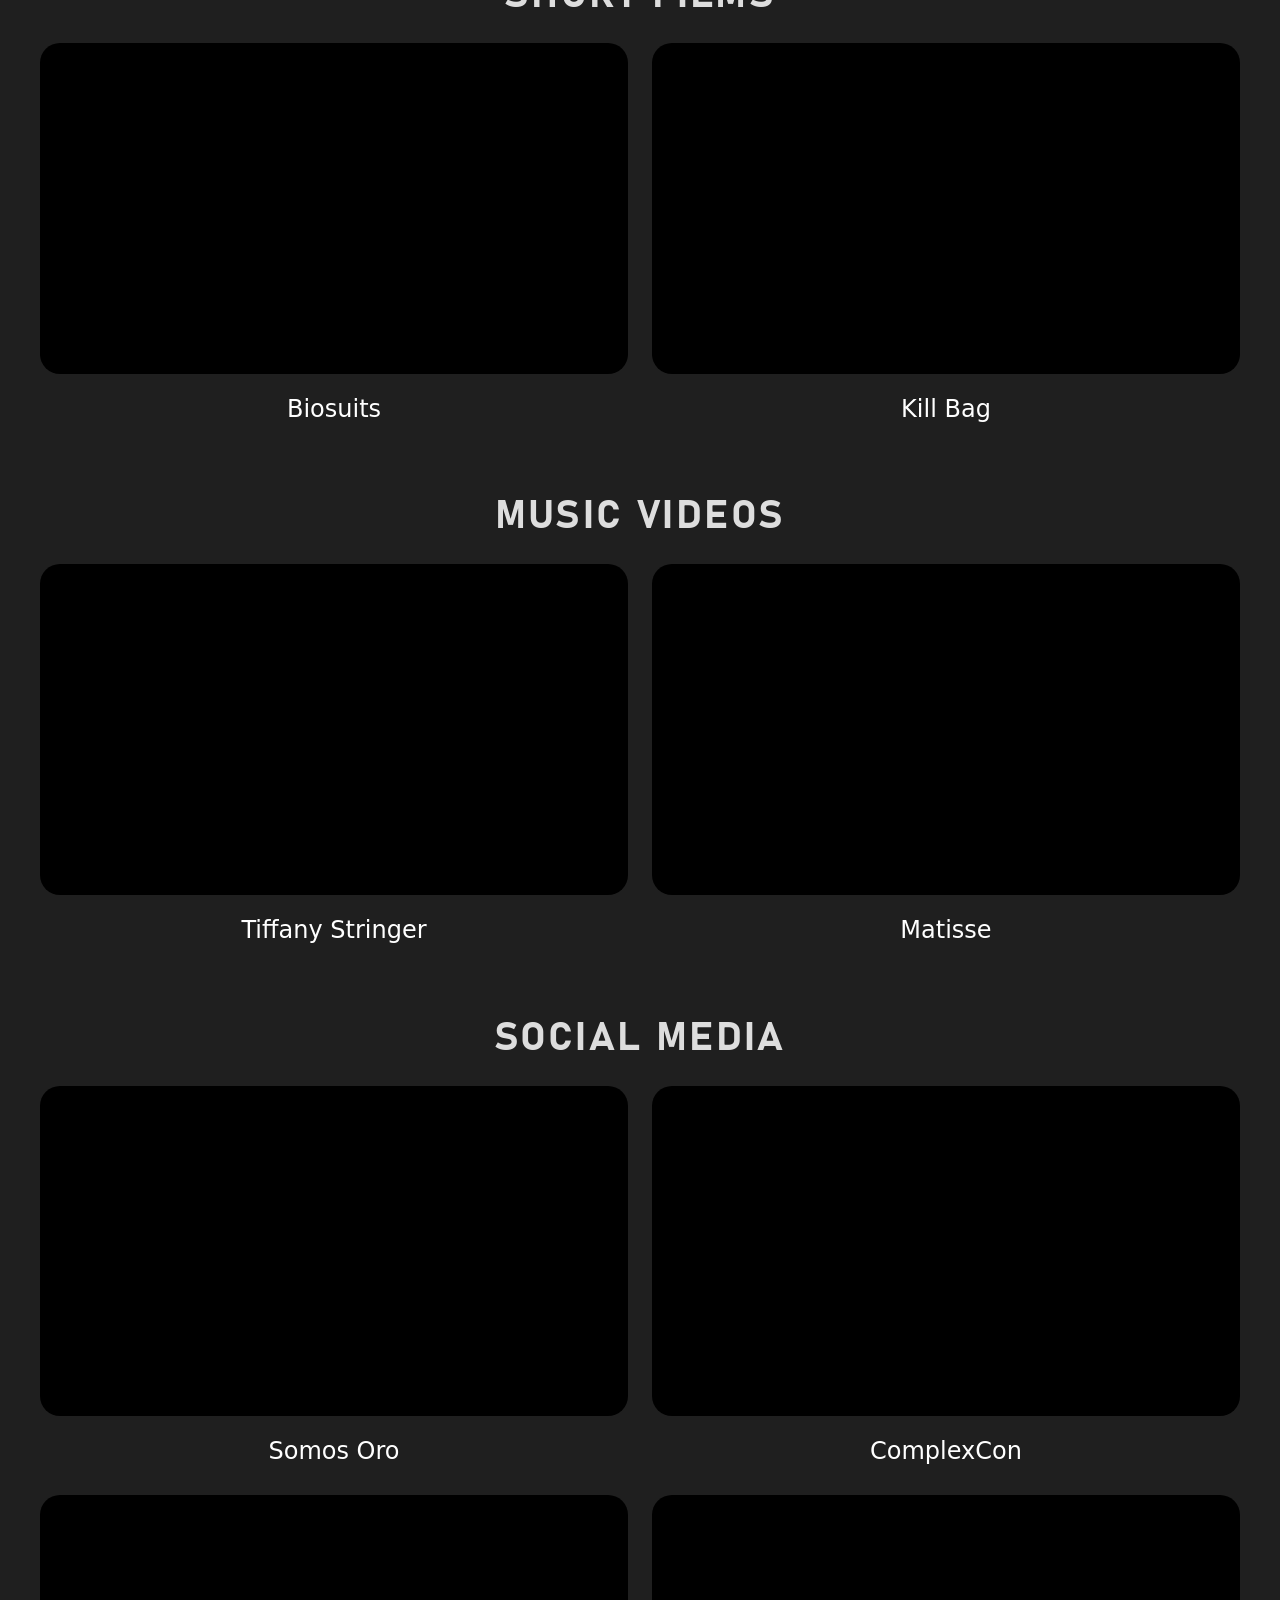
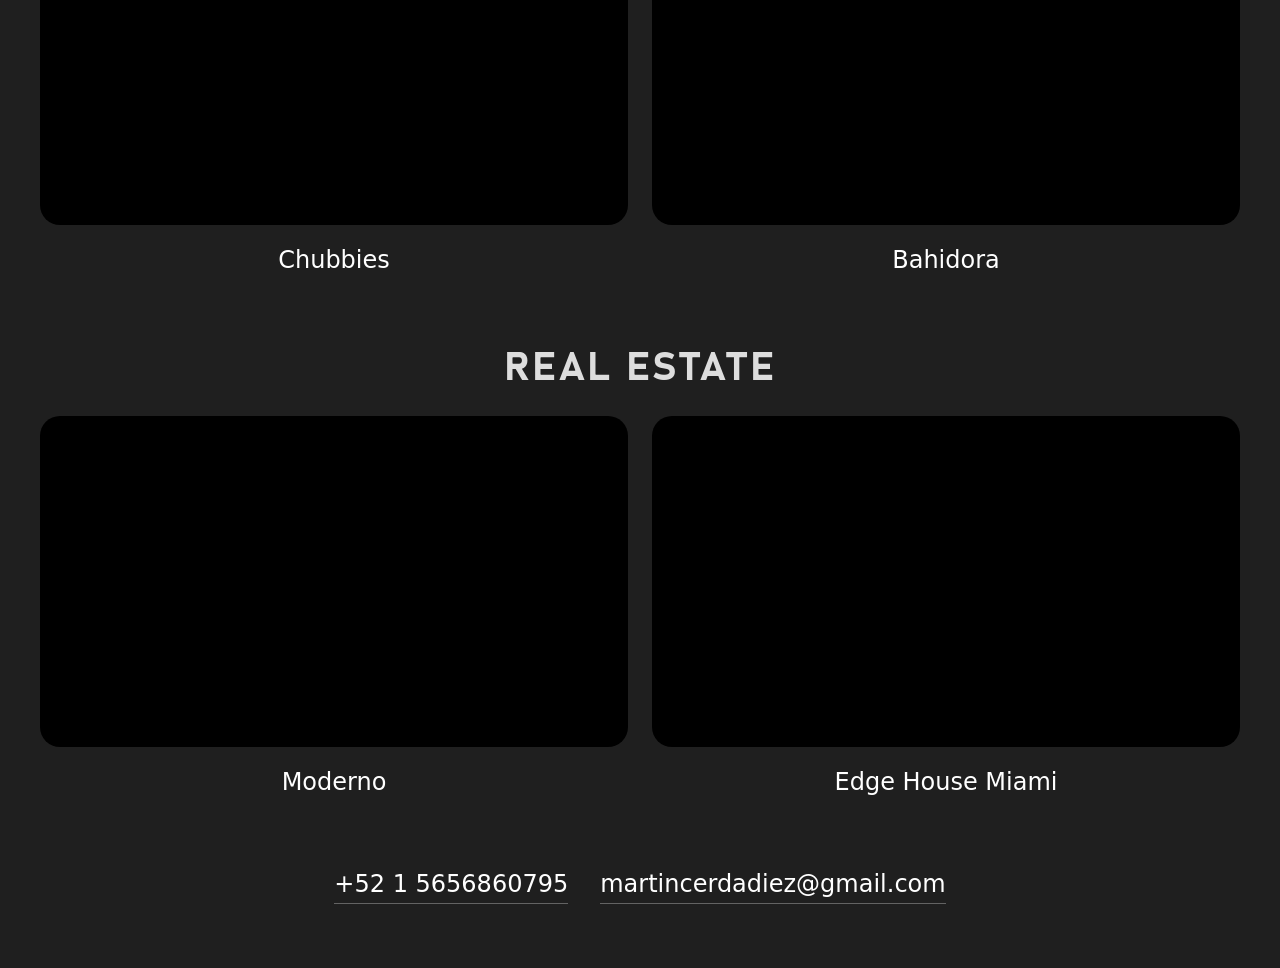
==== commit 9ea64767: "Update index.html" ====
--- a/index.html
+++ b/index.html
@@ -202,16 +202,28 @@
         }
 
         /* ---------- About: video + bio ---------- */
+        /* Panel gris que abarca About Me + Demo Reel */
+        .panel {
+            width: min(100% - 2rem, var(--maxw));
+            margin: clamp(2rem, 6vw, 4rem) auto 0;
+            padding: clamp(1rem, 3vw, 1.75rem);
+            background: var(--surface);
+            border-radius: var(--radius);
+        }
+
+        .panel .section-title {
+            margin: clamp(2rem, 5vw, 3rem) 0 1.25rem;
+        }
+
+        .panel .grid {
+            width: 100%; /* el panel ya limita el ancho */
+        }
+
         .about {
             display: grid;
             grid-template-columns: minmax(0, 1.2fr) minmax(0, 1fr);
             align-items: center;
             gap: clamp(1.5rem, 4vw, 3.5rem);
-            width: min(100% - 2rem, var(--maxw));
-            margin: clamp(2rem, 6vw, 4rem) auto 0;
-            padding: clamp(1rem, 3vw, 1.75rem);
-            background: var(--surface);
-            border-radius: var(--radius);
         }
 
         .about__video {
@@ -508,52 +520,55 @@
     </header>
 
     <main>
-        <section class="about" aria-labelledby="about-title">
-            <div class="about__video is-paused" id="about-video">
-                <iframe id="about-player"
-                    src="https://player.vimeo.com/video/1235172623?badge=0&amp;autopause=0&amp;player_id=0&amp;app_id=58479&amp;title=0&amp;byline=0&amp;portrait=0&amp;controls=0&amp;dnt=1"
-                    title="Martin Cerdá Diez | Demo Reel" loading="lazy"
-                    allow="autoplay; fullscreen; picture-in-picture; clipboard-write; encrypted-media; web-share"
-                    referrerpolicy="strict-origin-when-cross-origin" allowfullscreen></iframe>
-
-                <div class="about__video-click" aria-hidden="true"></div>
-
-                <div class="about__controls">
-                    <button class="about__btn" type="button" data-action="play" data-state="paused" aria-label="Play">
-                        <svg class="ico-play" viewBox="0 0 24 24" aria-hidden="true"><path d="M8 5v14l11-7z" /></svg>
-                        <svg class="ico-pause" viewBox="0 0 24 24" aria-hidden="true"><path d="M6 5h4v14H6zm8 0h4v14h-4z" /></svg>
-                    </button>
-                    <button class="about__btn" type="button" data-action="mute" data-state="on" aria-label="Mute">
-                        <svg class="ico-sound" viewBox="0 0 24 24" aria-hidden="true"><path d="M3 9v6h4l5 5V4L7 9H3zm13.5 3a4.5 4.5 0 0 0-2.5-4v8a4.5 4.5 0 0 0 2.5-4z" /></svg>
-                        <svg class="ico-muted" viewBox="0 0 24 24" aria-hidden="true"><path d="M3 9v6h4l5 5V4L7 9H3z" /><path d="M16 9.5l5 5m0-5l-5 5" fill="none" stroke="currentColor" stroke-width="1.8" stroke-linecap="round" /></svg>
-                    </button>
+        <!-- Panel gris: About Me + Demo Reel -->
+        <div class="panel">
+            <section class="about" aria-labelledby="about-title">
+                <div class="about__video is-paused" id="about-video">
+                    <iframe id="about-player"
+                        src="https://player.vimeo.com/video/1235172623?badge=0&amp;autopause=0&amp;player_id=0&amp;app_id=58479&amp;title=0&amp;byline=0&amp;portrait=0&amp;controls=0&amp;dnt=1"
+                        title="Martin Cerdá Diez | Demo Reel" loading="lazy"
+                        allow="autoplay; fullscreen; picture-in-picture; clipboard-write; encrypted-media; web-share"
+                        referrerpolicy="strict-origin-when-cross-origin" allowfullscreen></iframe>
+
+                    <div class="about__video-click" aria-hidden="true"></div>
+
+                    <div class="about__controls">
+                        <button class="about__btn" type="button" data-action="play" data-state="paused" aria-label="Play">
+                            <svg class="ico-play" viewBox="0 0 24 24" aria-hidden="true"><path d="M8 5v14l11-7z" /></svg>
+                            <svg class="ico-pause" viewBox="0 0 24 24" aria-hidden="true"><path d="M6 5h4v14H6zm8 0h4v14h-4z" /></svg>
+                        </button>
+                        <button class="about__btn" type="button" data-action="mute" data-state="on" aria-label="Mute">
+                            <svg class="ico-sound" viewBox="0 0 24 24" aria-hidden="true"><path d="M3 9v6h4l5 5V4L7 9H3zm13.5 3a4.5 4.5 0 0 0-2.5-4v8a4.5 4.5 0 0 0 2.5-4z" /></svg>
+                            <svg class="ico-muted" viewBox="0 0 24 24" aria-hidden="true"><path d="M3 9v6h4l5 5V4L7 9H3z" /><path d="M16 9.5l5 5m0-5l-5 5" fill="none" stroke="currentColor" stroke-width="1.8" stroke-linecap="round" /></svg>
+                        </button>
+                    </div>
                 </div>
-            </div>
-            <div class="about__text">
-                <h2 id="about-title">About Me</h2>
-                <p>VFX artist and CG/3D Motion Designer with over 10 years of experience working on commercials, music videos, films, and online content. I specialize in the creation and compositing of motion graphics, visual effects, the generation and direction of CGI/AI, and integration into live-action footage and CG compositions. I work with clients in the US, Latin America, and Europe as a freelance specialist, either remotely or on-site, taking projects from asset creation through to compositing as well as integrating into a production's pipeline.</p>
-            </div>
-        </section>
-
-        <h2 class="section-title">DEMO REEL</h2>
-        <section aria-label="Demo reel videos">
-            <div class="grid">
-                <!-- Miniatura = *prev.mp4; al expandir se abre el video completo (data-full-src).
-                     Sin .card__details: el video expandido se muestra solo, centrado y al 85% de la pantalla -->
-                <article class="card" data-full-src="videos/motion.mp4" data-label="Motion Design - CG / 3D Animation">
-                    <h3 class="card__heading">MOTION DESIGN - CG / 3D ANIMATION</h3>
-                    <button class="card__open" type="button" aria-label="Expand Motion Design reel video">
-                        <video src="videos/motionprev.mp4" muted loop playsinline preload="metadata"></video>
-                    </button>
-                </article>
-                <article class="card" data-full-src="videos/vfx.mp4" data-label="VFX - CGI - Compositing">
-                    <h3 class="card__heading">VFX - CGI - COMPOSITING</h3>
-                    <button class="card__open" type="button" aria-label="Expand VFX reel video">
-                        <video src="videos/vfxprev.mp4" muted loop playsinline preload="metadata"></video>
-                    </button>
-                </article>
-            </div>
-        </section>
+                <div class="about__text">
+                    <h2 id="about-title">About Me</h2>
+                    <p>VFX artist and CG/3D Motion Designer with over 10 years of experience working on commercials, music videos, films, and online content. I specialize in the creation and compositing of motion graphics, visual effects, the generation and direction of CGI/AI, and integration into live-action footage and CG compositions. I work with clients in the US, Latin America, and Europe as a freelance specialist, either remotely or on-site, taking projects from asset creation through to compositing as well as integrating into a production's pipeline.</p>
+                </div>
+            </section>
+
+            <h2 class="section-title">DEMO REEL</h2>
+            <section aria-label="Demo reel videos">
+                <div class="grid">
+                    <!-- Miniatura = *prev.mp4; al expandir se abre el video completo (data-full-src).
+                         Sin .card__details: el video expandido se muestra solo, centrado y al 85% de la pantalla -->
+                    <article class="card" data-full-src="videos/motion.mp4" data-label="Motion Design - CG / 3D Animation">
+                        <h3 class="card__heading">MOTION DESIGN - CG / 3D ANIMATION</h3>
+                        <button class="card__open" type="button" aria-label="Expand Motion Design reel video">
+                            <video src="videos/motionprev.mp4" muted loop playsinline preload="metadata"></video>
+                        </button>
+                    </article>
+                    <article class="card" data-full-src="videos/vfx.mp4" data-label="VFX - CGI - Compositing">
+                        <h3 class="card__heading">VFX - CGI - COMPOSITING</h3>
+                        <button class="card__open" type="button" aria-label="Expand VFX reel video">
+                            <video src="videos/vfxprev.mp4" muted loop playsinline preload="metadata"></video>
+                        </button>
+                    </article>
+                </div>
+            </section>
+        </div>
 
         <h2 class="section-title">Featured Projects</h2>
         <section aria-labelledby="g-commercials">
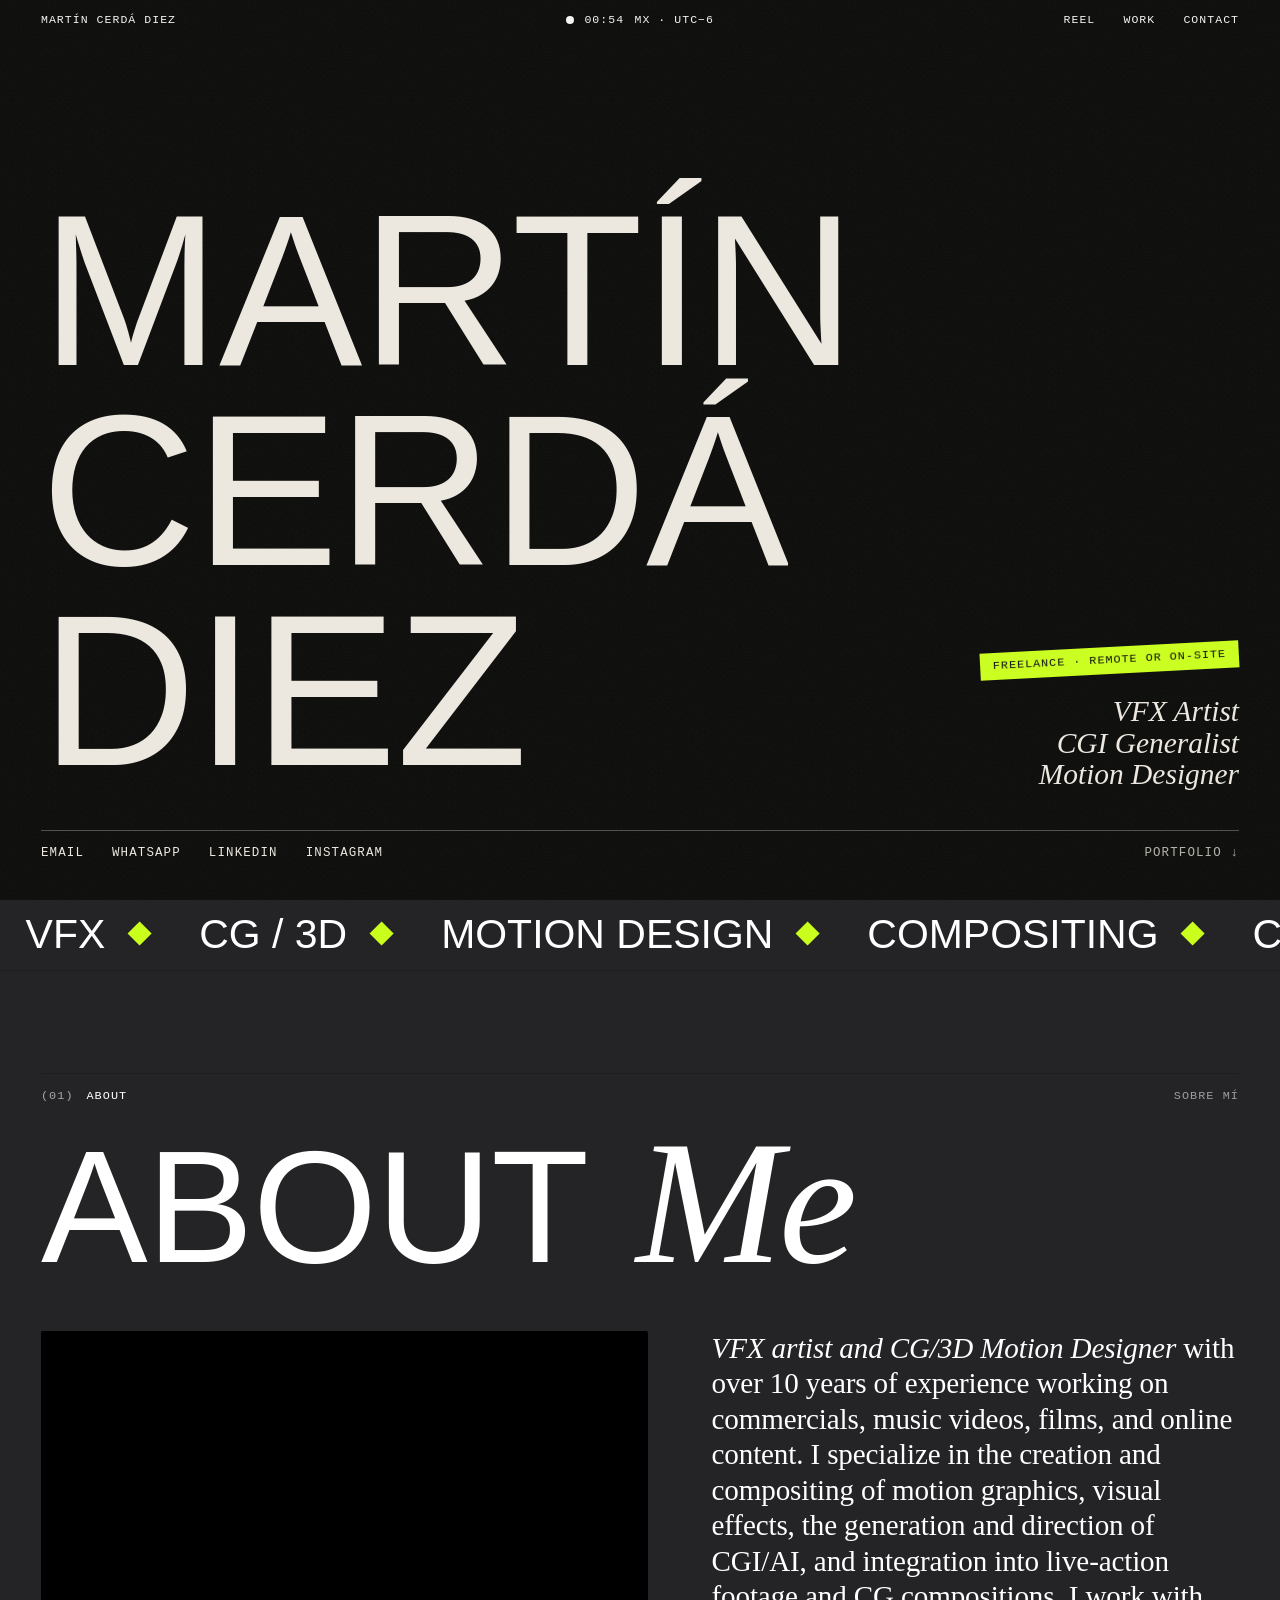
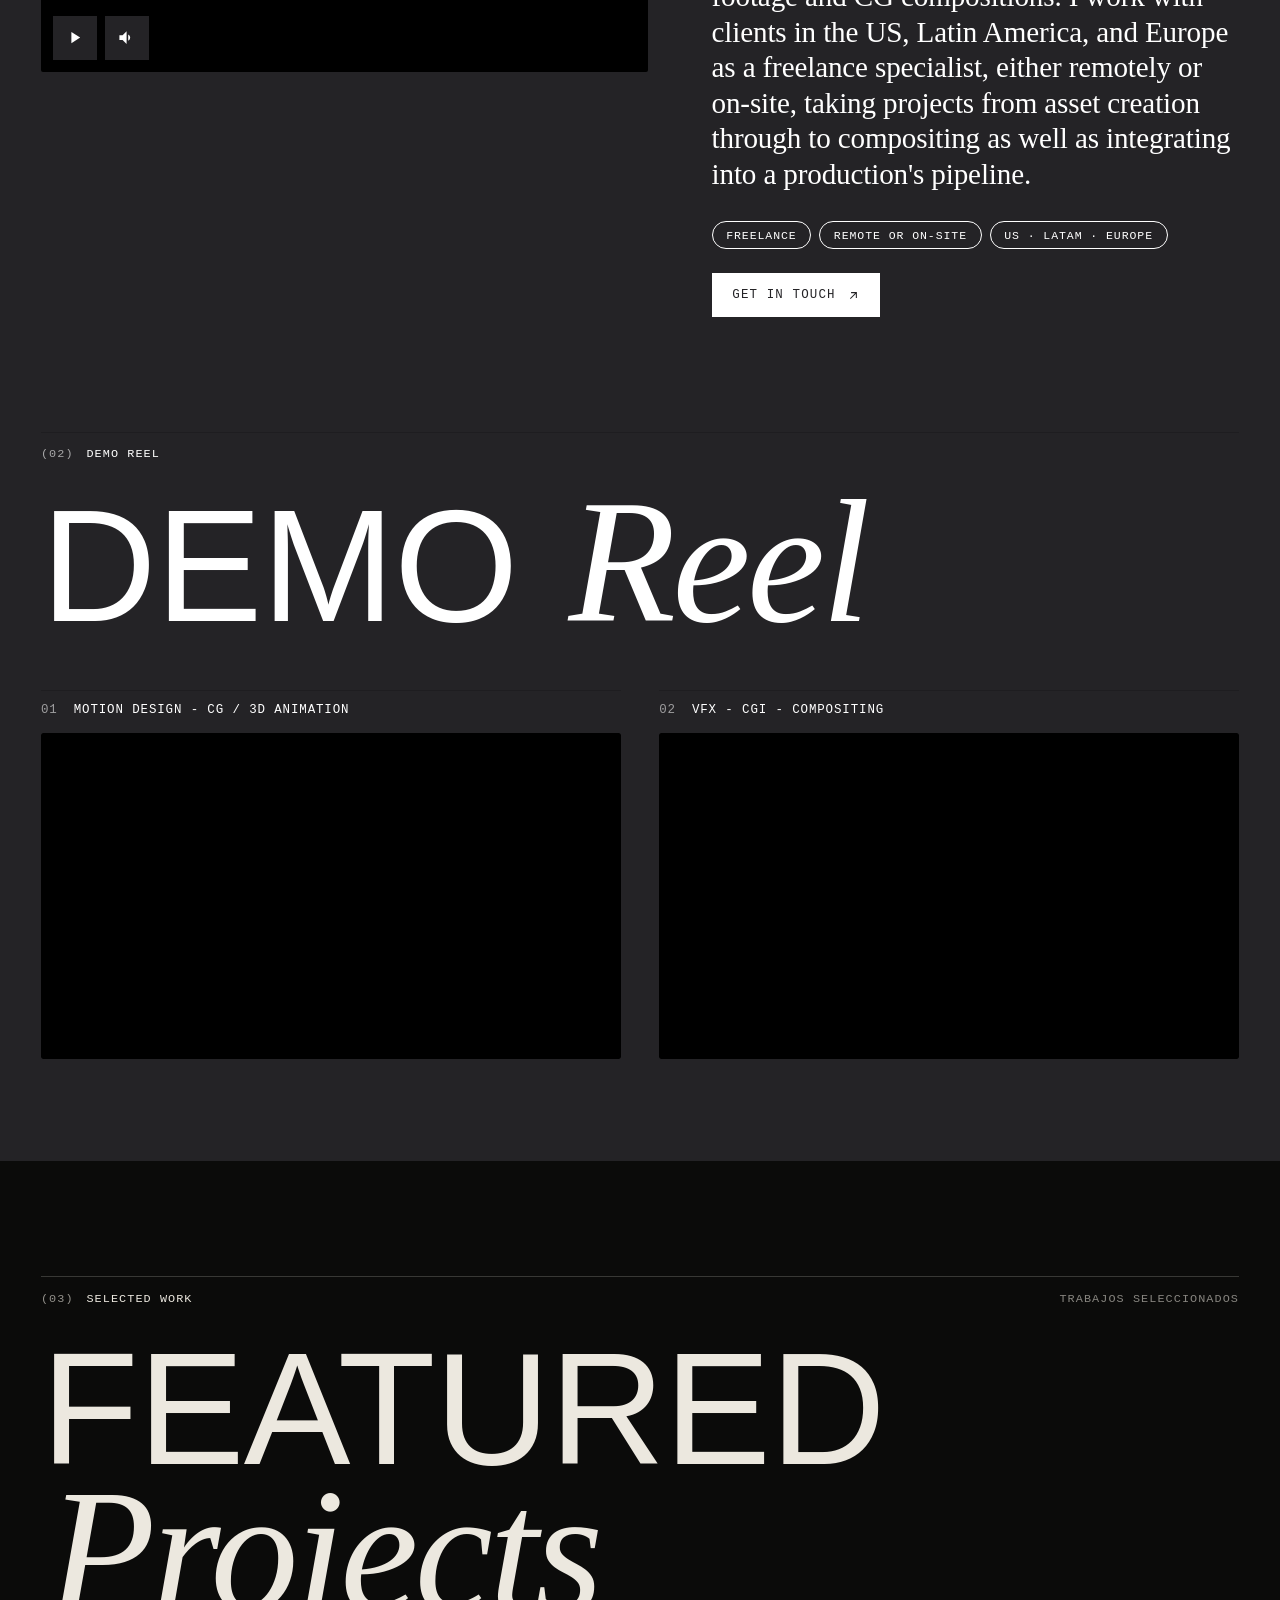
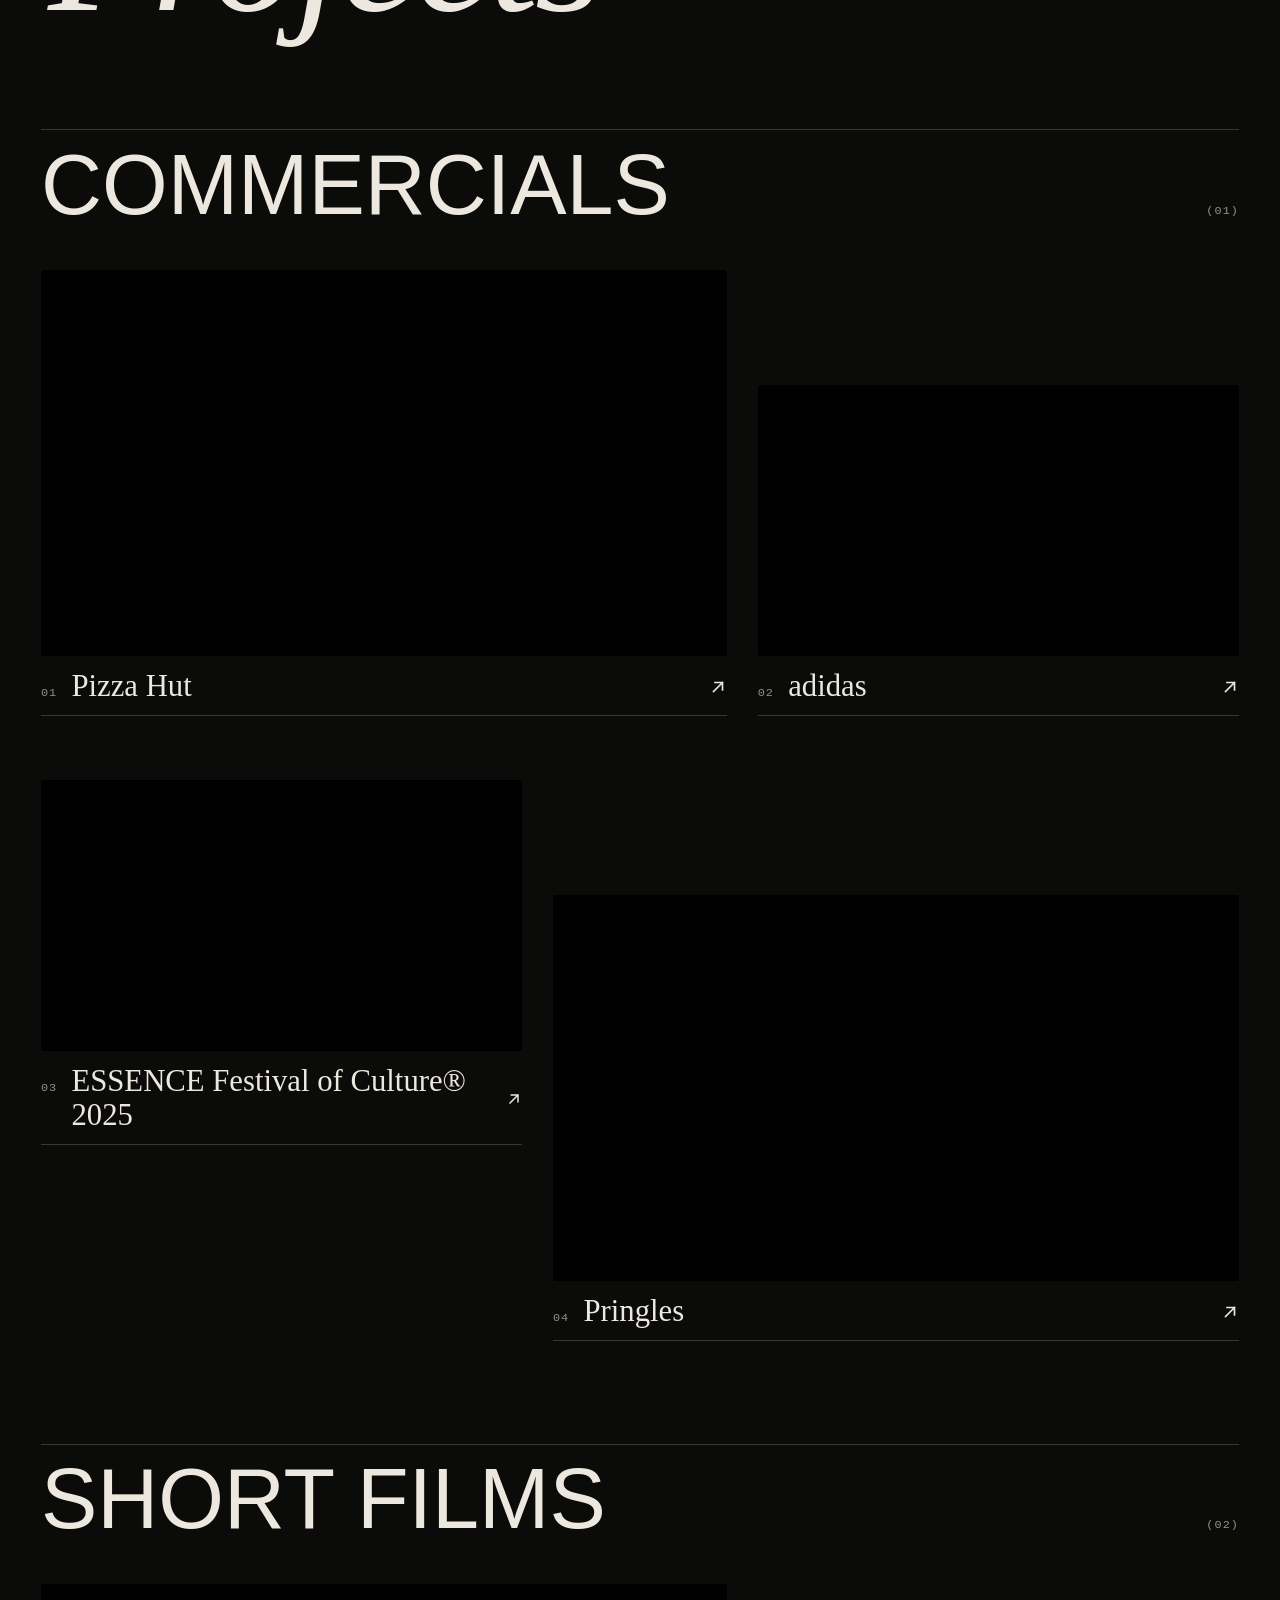
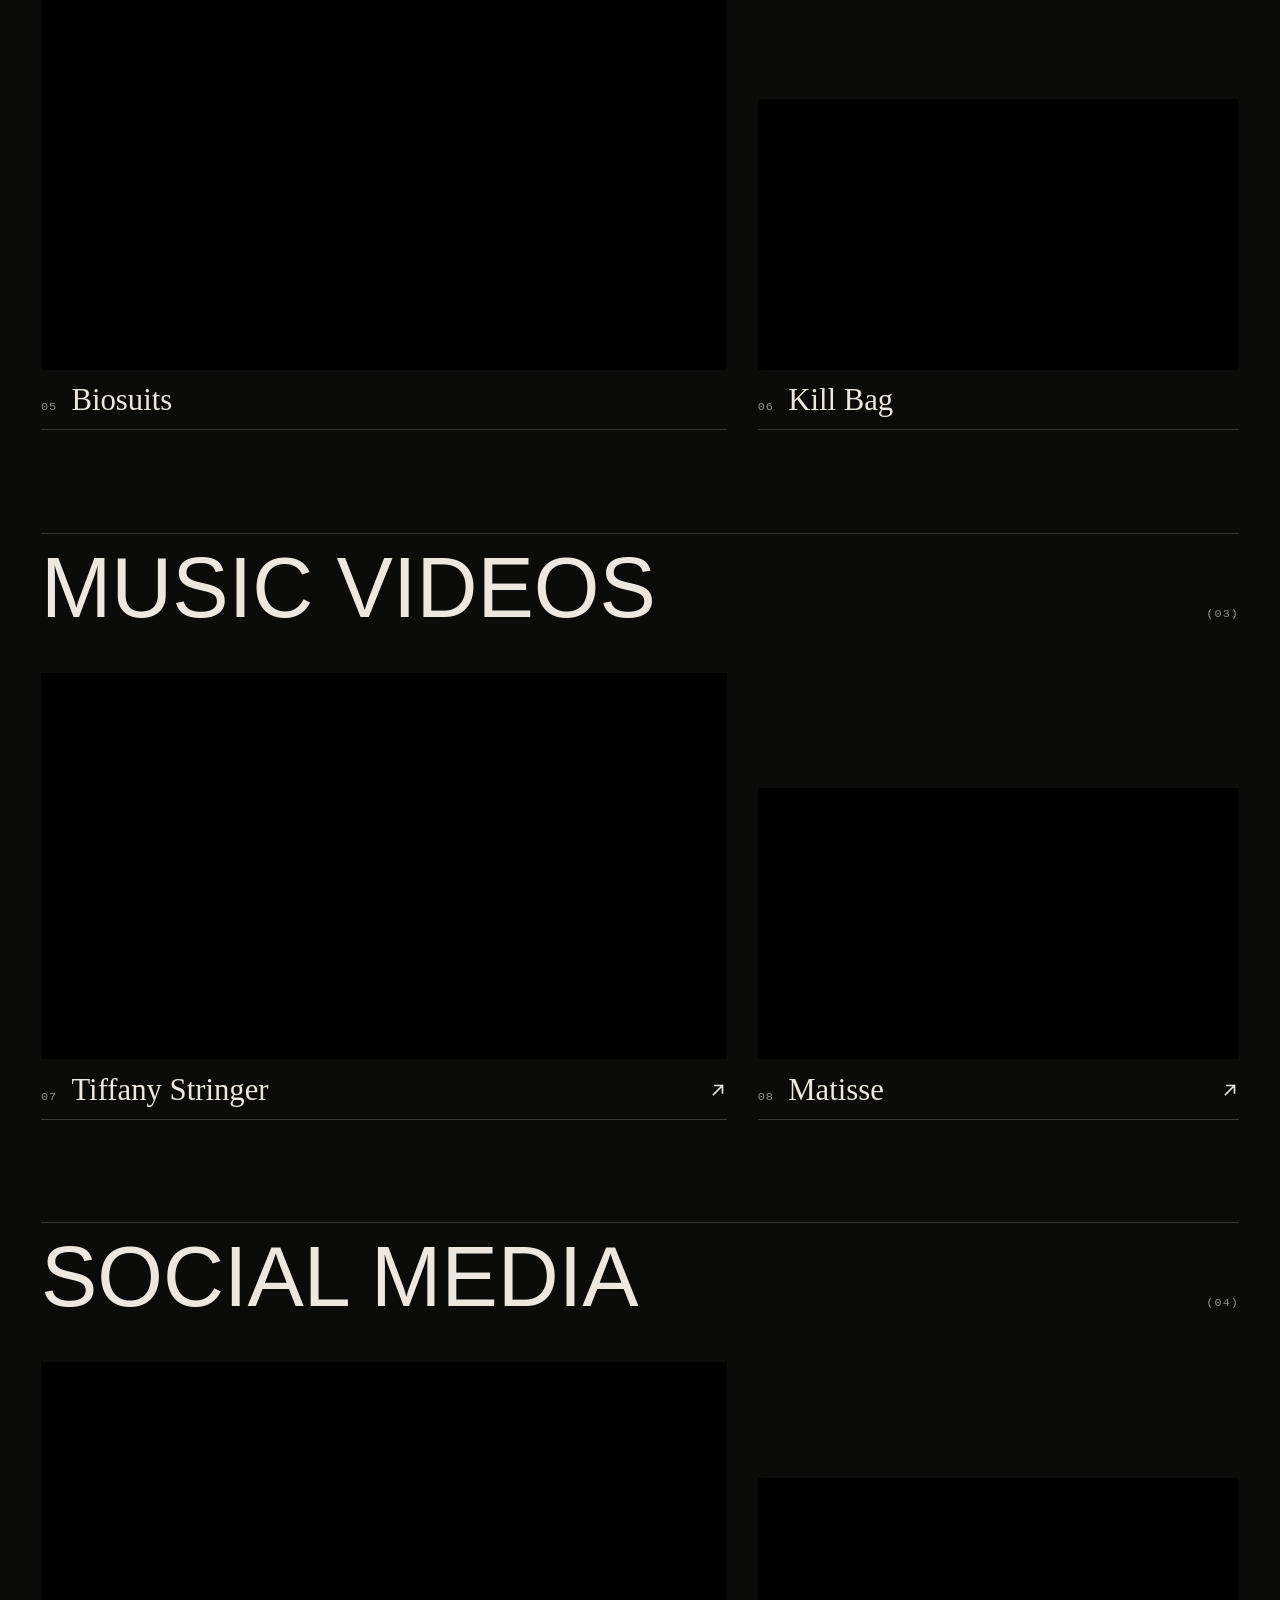
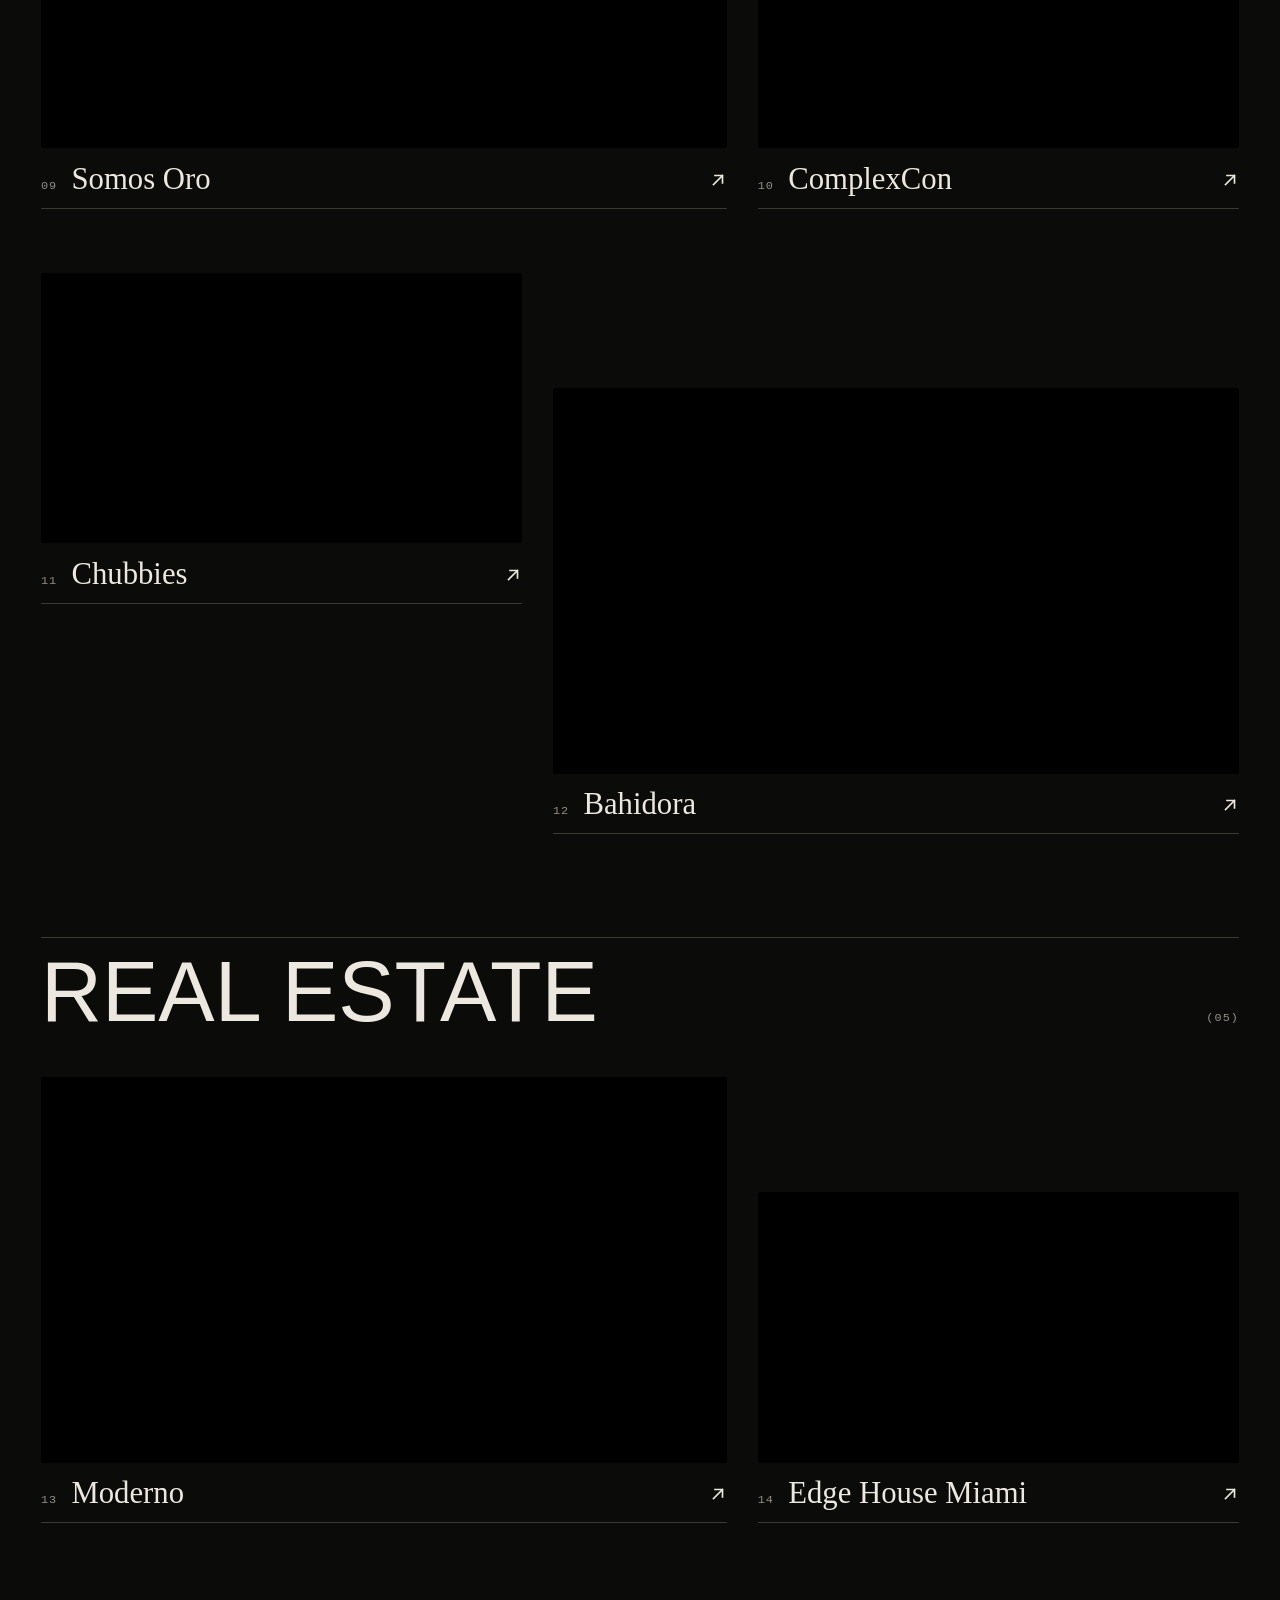
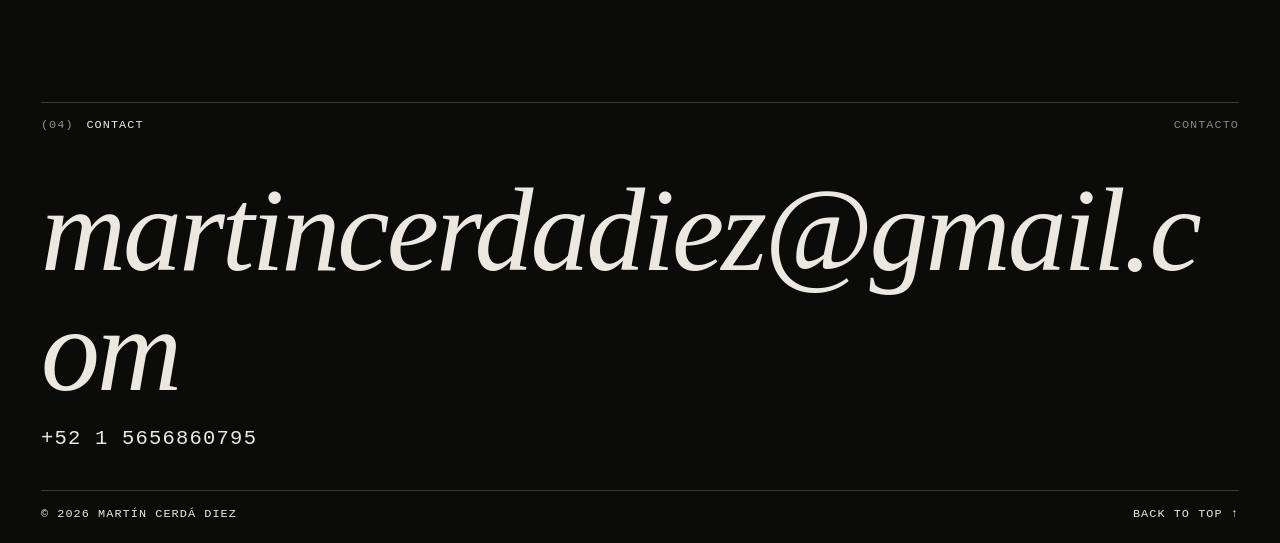
==== commit 44c2994a: "NEW" ====
--- a/index.html
+++ b/index.html
@@ -6,49 +6,73 @@
     <meta name="viewport" content="width=device-width, initial-scale=1, viewport-fit=cover">
     <title>Martín Cerdá Diez</title>
     <meta name="description" content="Portfolio of Martín Cerdá Diez: freelance post-production, 3D and VFX artist. Work for Evian, Pizza Hut, Pringles, ESPN, Amazon Prime Video and Huggies.">
-    <meta name="theme-color" content="#1f1f1f">
+    <meta name="theme-color" content="#0b0b0a">
     <meta property="og:type" content="website">
     <meta property="og:title" content="Martín Cerdá Diez">
     <meta property="og:description" content="Digital Artist - VFX - CGI - Motion Design.">
     <!-- TODO: añadir <meta property="og:image" content="URL_ABSOLUTA"> y <link rel="icon"> -->
 
+    <script>document.documentElement.classList.add('js');</script>
+
     <!-- Las fuentes críticas se descargan lo antes posible -->
-    <link rel="preload" href="fonts/bahnschrift.woff2" as="font" type="font/woff2" crossorigin>
-    <link rel="preload" href="fonts/gilroy-regular.woff2" as="font" type="font/woff2" crossorigin>
+    <link rel="preload" href="fonts/anton-latin-400-normal.woff2" as="font" type="font/woff2" crossorigin>
+    <link rel="preload" href="fonts/instrument-serif-latin-400-italic.woff2" as="font" type="font/woff2" crossorigin>
+    <link rel="preload" href="fonts/dm-mono-latin-400-normal.woff2" as="font" type="font/woff2" crossorigin>
 
     <style>
-        /* ---------- Fonts (woff2 es suficiente en todos los navegadores actuales) ---------- */
+        /* ---------- Fonts ---------- */
         @font-face {
-            font-family: 'Bahnschrift';
-            src: url('fonts/bahnschrift.woff2') format('woff2');
-            font-weight: 700;
+            font-family: 'Anton';
+            src: url('fonts/anton-latin-400-normal.woff2') format('woff2');
+            font-weight: 400;
+            font-style: normal;
             font-display: swap;
         }
 
         @font-face {
-            font-family: 'Gilroy';
-            src: url('fonts/gilroy-regular.woff2') format('woff2');
+            font-family: 'Instrument Serif';
+            src: url('fonts/instrument-serif-latin-400-normal.woff2') format('woff2');
             font-weight: 400;
+            font-style: normal;
             font-display: swap;
         }
 
         @font-face {
-            font-family: 'Gilroy';
-            src: url('fonts/gilroy-light.woff2') format('woff2');
-            font-weight: 300;
+            font-family: 'Instrument Serif';
+            src: url('fonts/instrument-serif-latin-400-italic.woff2') format('woff2');
+            font-weight: 400;
+            font-style: italic;
+            font-display: swap;
+        }
+
+        @font-face {
+            font-family: 'DM Mono';
+            src: url('fonts/dm-mono-latin-400-normal.woff2') format('woff2');
+            font-weight: 400;
+            font-style: normal;
             font-display: swap;
         }
 
         /* ---------- Tokens y base ---------- */
         :root {
-            --bg: #1f1f1f;
-            --surface: #2b2b2b;
-            --text: #fff;
-            --radius: 20px;
-            --gap: clamp(1rem, 2.5vw, 1.5rem);
-            --maxw: 1200px;
-            --font-display: 'Bahnschrift', 'Arial Narrow', sans-serif;
-            --font-body: 'Gilroy', system-ui, -apple-system, 'Segoe UI', Roboto, sans-serif;
+            --bg: #0b0b0a;
+            --ink: #ece8df;                       /* hueso */
+            --ink-2: rgba(236, 232, 223, .6);
+            --line: rgba(236, 232, 223, .2);
+            --paper: #242326;                     /* panel claro: About + Demo Reel */
+            --paper-ink: #ffffff;
+            --paper-line: rgba(11, 11, 10, .22);
+            --signal: #caff1d;                    /* único color de acento */
+            --text: var(--ink);
+            --radius: 2px;
+            --g: clamp(1rem, 3.2vw, 3rem);        /* margen lateral */
+            --gap: clamp(1rem, 2.4vw, 2.25rem);
+            --maxw: 1560px;
+            --ease: cubic-bezier(.2, .8, .2, 1);
+            --f-display: 'Anton', 'Bahnschrift', 'Arial Narrow', Impact, sans-serif;
+            --f-serif: 'Instrument Serif', Georgia, 'Times New Roman', serif;
+            --f-mono: 'DM Mono', ui-monospace, SFMono-Regular, Menlo, Consolas, monospace;
+            --arrow: url("data:image/svg+xml,%3Csvg xmlns='http://www.w3.org/2000/svg' viewBox='0 0 24 24' fill='none' stroke='%23000' stroke-width='2.2' stroke-linecap='square'%3E%3Cpath d='M6 18 18 6M8 6h10v10'/%3E%3C/svg%3E");
             color-scheme: dark;
         }
 
@@ -59,25 +83,104 @@
         }
 
         html {
+            background: var(--bg);
             scroll-behavior: smooth;
+            scroll-padding-top: 4.5rem;
             -webkit-text-size-adjust: 100%;
         }
 
         body {
             background: var(--bg);
-            color: var(--text);
-            font: 400 1rem/1.6 var(--font-body);
+            color: var(--ink);
+            font: 400 1rem/1.6 system-ui, -apple-system, 'Segoe UI', Roboto, sans-serif;
             overflow-x: clip;
-        }
-
-        video, img, iframe {
-            display: block;
-            max-width: 100%;
-        }
+            -webkit-font-smoothing: antialiased;
+        }
+
+        /* Grano de fotocopia / película sobre todo el sitio */
+        body::after {
+            content: "";
+            position: fixed;
+            inset: 0;
+            z-index: 70;
+            pointer-events: none;
+            opacity: .09;
+            background-image: url("data:image/svg+xml,%3Csvg xmlns='http://www.w3.org/2000/svg' width='200' height='200'%3E%3Cfilter id='n'%3E%3CfeTurbulence type='fractalNoise' baseFrequency='.85' numOctaves='2' stitchTiles='stitch'/%3E%3CfeColorMatrix values='0 0 0 0 1 0 0 0 0 1 0 0 0 0 1 0 0 0 .55 0'/%3E%3C/filter%3E%3Crect width='100%25' height='100%25' filter='url(%23n)'/%3E%3C/svg%3E");
+        }
+
+        ::selection { background: var(--signal); color: #0b0b0a; }
+
+        a { color: inherit; }
+        h1, h2, h3 { font-weight: 400; }
+        video, img, iframe { display: block; max-width: 100%; }
 
         :focus-visible {
-            outline: 2px solid var(--text);
+            outline: 2px solid var(--signal);
             outline-offset: 3px;
+        }
+
+        .skip {
+            position: fixed;
+            left: var(--g);
+            top: .75rem;
+            z-index: 80;
+            padding: .6rem .9rem;
+            background: var(--signal);
+            color: #0b0b0a;
+            font: 400 .75rem/1 var(--f-mono);
+            text-transform: uppercase;
+            transform: translateY(-300%);
+        }
+
+        .skip:focus { transform: none; }
+
+        .wrap {
+            width: min(100% - 2 * var(--g), var(--maxw));
+            margin-inline: auto;
+        }
+
+        /* ---------- Barra superior (el difference la hace legible sobre claro y oscuro) ---------- */
+        .bar {
+            position: fixed;
+            inset: 0 0 auto 0;
+            z-index: 40;
+            display: grid;
+            grid-template-columns: 1fr auto 1fr;
+            align-items: center;
+            gap: 1rem;
+            padding: max(.9rem, env(safe-area-inset-top)) var(--g) .9rem;
+            color: #fff;
+            font: 400 .72rem/1 var(--f-mono);
+            letter-spacing: .09em;
+            text-transform: uppercase;
+            mix-blend-mode: difference;
+        }
+
+        .bar a { text-decoration: none; transition: opacity .2s; }
+        .bar a:hover, .bar a:focus-visible { opacity: .55; }
+
+        .bar__clock {
+            display: flex;
+            align-items: center;
+            gap: .65rem;
+            font-variant-numeric: tabular-nums;
+            white-space: nowrap;
+        }
+
+        .dot {
+            width: .5rem;
+            height: .5rem;
+            border-radius: 50%;
+            background: currentColor;
+            animation: blink 1.8s ease-in-out infinite;
+        }
+
+        @keyframes blink { 50% { opacity: .15; } }
+
+        .bar__nav {
+            display: flex;
+            justify-content: flex-end;
+            gap: clamp(.9rem, 2.2vw, 1.8rem);
         }
 
         /* ---------- Hero ---------- */
@@ -85,12 +188,11 @@
             position: relative;
             isolation: isolate;
             display: grid;
-            place-items: center;
+            grid-template-rows: 1fr auto;
             min-height: 100vh;
-            min-height: 100svh; /* evita saltos con la barra del navegador en móvil */
-            padding: 1.5rem;
+            min-height: 100svh;
+            padding: clamp(5.5rem, 12vh, 8rem) var(--g) clamp(.75rem, 2vw, 1.5rem);
             overflow: hidden;
-            text-align: center;
         }
 
         .hero__video {
@@ -107,130 +209,200 @@
             position: absolute;
             inset: 0;
             z-index: -1;
-            background: linear-gradient(rgba(0, 0, 0, .3), rgba(0, 0, 0, .5));
-        }
-
-        .hero__content {
-            animation: fadeIn 2s ease-out both;
-        }
-
-        @keyframes fadeIn {
-            from { opacity: 0; }
-        }
-
-        h1 {
-            font-family: var(--font-display);
-            font-size: clamp(2.75rem, 9vw, 6rem);
-            font-weight: 700;
-            line-height: 1.05;
-            letter-spacing: .03em;
+            background: linear-gradient(180deg, rgba(11, 11, 10, .55), rgba(11, 11, 10, .1) 38%, rgba(11, 11, 10, .84));
+        }
+
+        .hero__body {
+            position: relative;
+            align-self: end;
+            padding-bottom: clamp(1.25rem, 3vw, 2.5rem);
+        }
+
+        .hero__name {
+            font: 400 clamp(4.5rem, 16.8vw, 18.5rem)/.93 var(--f-display);
             text-transform: uppercase;
-            text-wrap: balance;
-            opacity: .85;
-        }
-
-        .subtitle {
-            margin-top: .5rem;
-            font-size: clamp(1rem, 2.4vw, 1.5rem);
-            font-weight: 300;
-            letter-spacing: clamp(.2em, 1.2vw, .4em);
+            letter-spacing: -.005em;
+        }
+
+        .hero__name .ln {
+            display: block;
+            overflow: hidden;
+            padding-top: .18em; /* deja sitio a los acentos de MARTÍN y CERDÁ */
+            margin-top: -.18em;
+        }
+
+        .hero__name .ln > span {
+            display: block;
+            animation: rise 1.1s var(--ease) both;
+        }
+
+        .hero__name .ln:nth-child(2) > span { animation-delay: .1s; }
+        .hero__name .ln:nth-child(3) > span { animation-delay: .2s; }
+
+        @keyframes rise { from { transform: translateY(108%); } }
+        @keyframes fade { from { opacity: 0; } }
+
+        @media (min-width: 861px) {
+            .hero__name .ln:nth-child(-n+2) { display: inline-block; vertical-align: top; }
+        }
+
+        .hero__meta {
+            position: absolute;
+            right: 0;
+            bottom: clamp(1.25rem, 3vw, 2.5rem);
+            display: flex;
+            flex-direction: column;
+            align-items: flex-end;
+            gap: 1.4rem;
+        }
+
+        .hero__role {
+            display: grid;
+            font: italic 400 clamp(1.2rem, 2.3vw, 2.3rem)/1.08 var(--f-serif);
+            text-align: right;
+            animation: fade 1.4s .6s both;
+        }
+
+        .sticker {
+            padding: .5rem .8rem .45rem;
+            background: var(--signal);
+            color: #0b0b0a;
+            font: 400 .74rem/1 var(--f-mono);
+            letter-spacing: .08em;
+            text-transform: uppercase;
+            transform: rotate(-3deg);
+            animation: fade 1s 1s both;
+        }
+
+        .hero__foot {
+            display: flex;
+            flex-wrap: wrap;
+            align-items: flex-end;
+            justify-content: space-between;
+            gap: .25rem 2rem;
+            border-top: 1px solid rgba(236, 232, 223, .3);
+            font: 400 .78rem/1.2 var(--f-mono);
+            letter-spacing: .09em;
+            text-transform: uppercase;
         }
 
         .social {
             display: flex;
-            justify-content: center;
-            gap: .25rem;
-            margin-top: 1.25rem;
+            flex-wrap: wrap;
+            gap: 0 1.75rem;
         }
 
         .social a {
-            display: grid;
-            place-items: center;
-            width: 44px; /* área táctil mínima recomendada */
-            height: 44px;
-            border-radius: 50%;
-            transition: background-color .2s, transform .2s;
-        }
-
-        .social a:hover,
-        .social a:focus-visible {
-            background: rgba(255, 255, 255, .15);
-            transform: scale(1.1);
-        }
-
-        .social img {
-            width: 24px;
-            height: 24px;
-        }
-
-        .hero__tag {
+            position: relative;
+            display: block;
+            padding: .95rem 0; /* área táctil cómoda */
+            text-decoration: none;
+        }
+
+        .social a::after {
+            content: "";
             position: absolute;
-            bottom: max(5%, env(safe-area-inset-bottom));
             left: 0;
             right: 0;
-            font-size: clamp(.9rem, 1.5vw, 1.2rem);
-            letter-spacing: .3em;
-        }
-
-        /* ---------- Títulos ---------- */
-        .section-title,
-        .group-title,
-        .card__heading {
-            font-family: var(--font-display);
-            font-weight: 700;
-            text-align: center;
+            bottom: .6rem;
+            height: 1px;
+            background: var(--signal);
+            transform: scaleX(0);
+            transform-origin: left;
+            transition: transform .35s var(--ease);
+        }
+
+        .social a:hover::after,
+        .social a:focus-visible::after { transform: scaleX(1); }
+
+        .hero__tag { padding: .95rem 0; opacity: .75; }
+
+        /* ---------- Panel claro: ticker + About + Demo Reel ---------- */
+        .panel {
+            --line: var(--paper-line);
+            position: relative;
+            background: var(--paper);
+            color: var(--paper-ink);
+        }
+
+        .panel .wrap { padding-block: clamp(3.5rem, 8vw, 7rem); }
+
+        .ticker {
+            overflow: hidden;
+            padding-block: .85rem .95rem;
+            border-bottom: 1px solid var(--paper-line);
+            white-space: nowrap;
+        }
+
+        .ticker__track {
+            display: flex;
+            width: max-content;
+            animation: tick 55s linear infinite;
+        }
+
+        .ticker__group { display: flex; flex: none; }
+
+        .ticker__group span {
+            display: flex;
+            align-items: center;
+            gap: clamp(1rem, 2vw, 1.75rem);
+            padding-inline: clamp(1rem, 2vw, 1.75rem);
+            font: 400 clamp(1.6rem, 3.2vw, 2.8rem)/1 var(--f-display);
             text-transform: uppercase;
-            letter-spacing: .06em;
-            opacity: .85;
-        }
-
-        .section-title {
-            font-size: clamp(2rem, 5vw, 3rem);
-            margin: clamp(2.5rem, 7vw, 4rem) 1rem 1.5rem;
-        }
-
-        .group-title {
-            font-size: clamp(1.5rem, 3.5vw, 2.5rem);
-            margin: clamp(2rem, 5vw, 3.5rem) 1rem 1rem;
-        }
-
-        /* Título sobre un video (Demo Reel) */
-        .card__heading {
-            margin-bottom: .75rem;
-            font-size: clamp(1rem, 1.9vw, 1.5rem);
-            text-wrap: balance;
-        }
-
-        /* ---------- About: video + bio ---------- */
-        /* Panel gris que abarca About Me + Demo Reel */
-        .panel {
-            width: min(100% - 2rem, var(--maxw));
-            margin: clamp(2rem, 6vw, 4rem) auto 0;
-            padding: clamp(1rem, 3vw, 1.75rem);
-            background: var(--surface);
-            border-radius: var(--radius);
-        }
-
-        .panel .section-title {
-            margin: clamp(2rem, 5vw, 3rem) 0 1.25rem;
-        }
-
-        .panel .grid {
-            width: 100%; /* el panel ya limita el ancho */
-        }
-
-        .about {
+        }
+
+        .ticker__group span::after {
+            content: "";
+            width: .42em;
+            height: .42em;
+            background: var(--signal);
+            transform: rotate(45deg);
+        }
+
+        @keyframes tick { to { transform: translateX(-50%); } }
+
+        /* ---------- Cabeceras de sección ---------- */
+        .sec-label {
+            display: flex;
+            align-items: baseline;
+            gap: .8rem;
+            padding-top: .9rem;
+            border-top: 1px solid var(--line);
+            font: 400 .74rem/1.2 var(--f-mono);
+            letter-spacing: .09em;
+            text-transform: uppercase;
+        }
+
+        .sec-label span { opacity: .6; }
+        .sec-label i { margin-left: auto; font-style: normal; opacity: .55; }
+
+        .sec-title {
+            margin: clamp(1rem, 2.4vw, 2rem) 0 clamp(1.75rem, 4vw, 3.5rem);
+            font: 400 clamp(3.4rem, 12.5vw, 12.5rem)/.9 var(--f-display);
+            text-transform: uppercase;
+            letter-spacing: -.005em;
+        }
+
+        .sec-title em {
+            font: italic 400 1.1em/.8 var(--f-serif);
+            text-transform: none;
+            letter-spacing: -.02em;
+            margin-left: .04em;
+        }
+
+        /* ---------- About ---------- */
+        .about__grid {
             display: grid;
-            grid-template-columns: minmax(0, 1.2fr) minmax(0, 1fr);
-            align-items: center;
-            gap: clamp(1.5rem, 4vw, 3.5rem);
+            grid-template-columns: minmax(0, 1.15fr) minmax(0, 1fr);
+            gap: clamp(1.5rem, 5vw, 5.5rem);
+            align-items: start;
         }
 
         .about__video {
             position: relative;
             aspect-ratio: 16 / 9;
             overflow: hidden;
-            border-radius: 10px;
+            border-radius: var(--radius);
             background: #000;
         }
 
@@ -260,9 +432,7 @@
 
         .about__video:hover .about__controls,
         .about__video:focus-within .about__controls,
-        .about__video.is-paused .about__controls {
-            opacity: 1;
-        }
+        .about__video.is-paused .about__controls { opacity: 1; }
 
         @media (hover: none) {
             .about__controls { opacity: 1; } /* en pantallas táctiles no hay hover */
@@ -271,23 +441,23 @@
         .about__btn {
             display: grid;
             place-items: center;
-            width: 2.5rem;
-            height: 2.5rem;
+            width: 2.75rem;
+            height: 2.75rem;
             padding: 0;
             border: 0;
-            border-radius: 50%;
-            background: rgba(0, 0, 0, .55);
-            color: #fff;
+            border-radius: 0;
+            background: var(--paper);
+            color: var(--paper-ink);
             cursor: pointer;
             transition: background .2s;
         }
 
-        .about__btn:hover { background: rgba(0, 0, 0, .8); }
+        .about__btn:hover { background: var(--signal); }
         .about__btn:focus-visible { outline: 2px solid #fff; outline-offset: 2px; }
 
         .about__btn svg {
-            width: 1.25rem;
-            height: 1.25rem;
+            width: 1.2rem;
+            height: 1.2rem;
             fill: currentColor;
         }
 
@@ -297,27 +467,124 @@
         .about__btn[data-state="on"] .ico-muted,
         .about__btn[data-state="muted"] .ico-sound { display: none; }
 
-        .about__text h2 {
-            margin-bottom: 1rem;
-            font-family: var(--font-display);
-            font-size: clamp(1.75rem, 3.5vw, 2.5rem);
+        .about__text p {
+            max-width: 34em;
+            font: 400 clamp(1.3rem, 1.02rem + 1vw, 2rem)/1.22 var(--f-serif);
+            letter-spacing: -.005em;
+            text-wrap: pretty;
+        }
+
+        .about__text p em { font-style: italic; }
+
+        .chips {
+            display: flex;
+            flex-wrap: wrap;
+            gap: .5rem;
+            margin-top: 1.75rem;
+            list-style: none;
+        }
+
+        .chips li {
+            padding: .5rem .85rem .45rem;
+            border: 1px solid var(--paper-ink);
+            border-radius: 99px;
+            font: 400 .72rem/1 var(--f-mono);
+            letter-spacing: .08em;
             text-transform: uppercase;
-            letter-spacing: .06em;
-        }
-
-        .about__text p {
-            max-width: 60ch;
-            font-size: clamp(1rem, 1.6vw, 1.375rem);
-        }
-
-        /* ---------- Grid de proyectos y tarjetas ---------- */
-        .grid {
+        }
+
+        .btn {
+            display: inline-flex;
+            align-items: center;
+            gap: .8rem;
+            margin-top: 1.5rem;
+            padding: 1rem 1.3rem .95rem;
+            background: var(--paper-ink);
+            color: var(--paper);
+            font: 400 .78rem/1 var(--f-mono);
+            letter-spacing: .09em;
+            text-decoration: none;
+            text-transform: uppercase;
+            transition: background .25s, color .25s;
+        }
+
+        .btn::after {
+            content: "";
+            width: .85em;
+            height: .85em;
+            background: currentColor;
+            -webkit-mask: var(--arrow) center / contain no-repeat;
+            mask: var(--arrow) center / contain no-repeat;
+        }
+
+        .btn:hover, .btn:focus-visible { background: var(--signal); color: #0b0b0a; }
+
+        /* ---------- Demo Reel ---------- */
+        .reel { margin-top: clamp(4rem, 9vw, 8rem); counter-reset: r; }
+
+        .reel .grid {
             display: grid;
-            grid-template-columns: repeat(auto-fit, minmax(min(100%, 420px), 1fr));
-            gap: var(--gap);
-            width: min(100% - 2rem, var(--maxw));
-            margin-inline: auto;
-        }
+            grid-template-columns: repeat(auto-fit, minmax(min(100%, 460px), 1fr));
+            gap: clamp(1.5rem, 3vw, 3rem);
+        }
+
+        .reel .card { counter-increment: r; }
+
+        .card__heading {
+            display: flex;
+            gap: 1rem;
+            align-items: baseline;
+            margin-bottom: .9rem;
+            padding-top: .8rem;
+            border-top: 1px solid var(--line);
+            font: 400 .78rem/1.2 var(--f-mono);
+            letter-spacing: .07em;
+            text-transform: uppercase;
+        }
+
+        .card__heading::before { content: counter(r, decimal-leading-zero); opacity: .55; }
+
+        /* ---------- Featured Projects ---------- */
+        .work {
+            padding-block: clamp(4rem, 9vw, 8rem) clamp(2rem, 5vw, 4rem);
+            counter-reset: p g;
+        }
+
+        .group { margin-top: clamp(3.5rem, 8vw, 7rem); counter-increment: g; }
+
+        .group-title {
+            display: flex;
+            align-items: baseline;
+            justify-content: space-between;
+            gap: 1rem;
+            margin-bottom: clamp(1.5rem, 3.5vw, 3rem);
+            padding-top: .9rem;
+            border-top: 1px solid var(--line);
+            font: 400 clamp(2.4rem, 6.6vw, 6.2rem)/.95 var(--f-display);
+            text-transform: uppercase;
+        }
+
+        .group-title::after {
+            content: "(" counter(g, decimal-leading-zero) ")";
+            font: 400 .74rem/1 var(--f-mono);
+            letter-spacing: .09em;
+            opacity: .6;
+        }
+
+        .work .grid {
+            display: grid;
+            grid-template-columns: repeat(12, minmax(0, 1fr));
+            column-gap: var(--gap);
+            row-gap: clamp(2.5rem, 5vw, 4.5rem);
+            align-items: start;
+        }
+
+        /* Cuadrícula asimétrica: 7 + 5, y al revés en la fila siguiente */
+        .work .card { counter-increment: p; }
+        .work .card:nth-child(4n+1) { grid-column: 1 / span 7; }
+        .work .card:nth-child(4n+2) { grid-column: 8 / span 5; margin-top: clamp(2rem, 9vw, 8rem); }
+        .work .card:nth-child(4n+3) { grid-column: 1 / span 5; }
+        .work .card:nth-child(4n+4) { grid-column: 6 / span 7; margin-top: clamp(2rem, 9vw, 8rem); }
 
         .card video {
             width: 100%;
@@ -329,26 +596,53 @@
 
         .card__link,
         .card__caption {
-            display: block;
-            margin-top: 1rem;
+            display: flex;
+            align-items: baseline;
+            gap: .9rem;
+            margin-top: .9rem;
+            padding-bottom: .7rem;
+            border-bottom: 1px solid var(--line);
             color: inherit;
-            text-align: center;
+            font: 400 clamp(1.5rem, 2.4vw, 2.3rem)/1.1 var(--f-serif);
             text-decoration: none;
-            font-size: clamp(1.2rem, 2.5vw, 1.5rem);
-            transition: opacity .3s;
+            transition: color .25s;
+        }
+
+        .card__link::before,
+        .card__caption::before {
+            content: counter(p, decimal-leading-zero);
+            font: 400 .74rem/1 var(--f-mono);
+            letter-spacing: .08em;
+            color: var(--ink-2);
+        }
+
+        .card__link::after {
+            content: "";
+            align-self: center;
+            width: .6em;
+            height: .6em;
+            margin-left: auto;
+            background: currentColor;
+            -webkit-mask: var(--arrow) center / contain no-repeat;
+            mask: var(--arrow) center / contain no-repeat;
+            transition: transform .3s var(--ease);
         }
 
         .card__link:hover,
-        .card__link:focus-visible {
-            opacity: .7;
-        }
+        .card__link:focus-visible { color: var(--signal); }
+
+        .card__link:hover::after,
+        .card__link:focus-visible::after { transform: translate(.15em, -.15em); }
 
         /* ---------- Miniatura que se expande al hacer click ---------- */
         .card__open {
+            position: relative;
             display: block;
             width: 100%;
+            overflow: hidden;
+            padding: 0;
             border: 0;
-            border-radius: var(--radius); /* el anillo de foco sigue la forma del video */
+            border-radius: var(--radius);
             background: none;
             color: inherit;
             font: inherit;
@@ -357,10 +651,51 @@
             touch-action: manipulation;
         }
 
+        .card__open video { transition: transform 1s var(--ease); }
+
+        @media (hover: hover) {
+            .card__open:hover video { transform: scale(1.035); }
+        }
+
+        /* Cursor "Play" (solo con ratón; lo activa el script) */
+        .has-cursor .card__open { cursor: none; }
+
+        .cursor {
+            position: fixed;
+            left: 0;
+            top: 0;
+            z-index: 60;
+            pointer-events: none;
+            opacity: 0;
+            transition: opacity .2s;
+        }
+
+        .cursor.is-on { opacity: 1; }
+
+        .cursor span {
+            display: grid;
+            place-items: center;
+            width: 5rem;
+            height: 5rem;
+            margin: -2.5rem 0 0 -2.5rem;
+            border-radius: 50%;
+            background: var(--signal);
+            color: #0b0b0a;
+            font: 400 .74rem/1 var(--f-mono);
+            letter-spacing: .1em;
+            text-transform: uppercase;
+            transform: scale(.55);
+            transition: transform .35s var(--ease);
+        }
+
+        .cursor.is-on span { transform: scale(1); }
+
+        html:has(.lightbox[open]) .cursor { display: none; }
+
         /* ---------- Video expandido (lightbox) ---------- */
         .lightbox {
             --lb-width: 60vw;  /* ancho del video en escritorio */
-            --lb-dim: .75;     /* opacidad del fondo negro */
+            --lb-dim: .92;     /* opacidad del fondo */
             inset: 0;
             width: auto;
             height: auto;
@@ -369,19 +704,15 @@
             margin: 0;
             padding: env(safe-area-inset-top) env(safe-area-inset-right) env(safe-area-inset-bottom) env(safe-area-inset-left);
             border: 0;
-            background: rgba(0, 0, 0, var(--lb-dim));
-            color: var(--text);
+            background: rgba(11, 11, 10, var(--lb-dim));
+            color: var(--ink);
             overflow: auto;
             overscroll-behavior: contain;
         }
 
-        .lightbox[open] {
-            display: grid;
-        }
-
-        .lightbox::backdrop {
-            background: transparent; /* el oscurecido lo da el propio .lightbox */
-        }
+        .lightbox[open] { display: grid; }
+
+        .lightbox::backdrop { background: transparent; /* el oscurecido lo da el propio .lightbox */ }
 
         /* Bloquea el scroll de la página mientras el video está abierto, sin que el contenido "salte" */
         html:has(.lightbox[open]) {
@@ -414,21 +745,21 @@
         .lightbox--plain .lightbox__info { display: none; }
 
         .lightbox__info {
-            margin-top: 1.25rem;
-            padding-inline: .5rem;
-            text-align: center;
+            display: grid;
+            gap: .4rem;
+            margin-top: 1.1rem;
             text-wrap: balance;
         }
 
         .lightbox__info p {
-            font-size: clamp(.95rem, 1.5vw, 1.125rem);
-            font-weight: 300;
-            opacity: .8;
+            font: 400 .8rem/1.5 var(--f-mono);
+            letter-spacing: .04em;
+            opacity: .7;
         }
 
         .lightbox__info p:first-child {
-            font-size: clamp(1.1rem, 2.2vw, 1.5rem);
-            font-weight: 400;
+            font: 400 clamp(1.6rem, 3vw, 2.5rem)/1.05 var(--f-serif);
+            letter-spacing: -.005em;
             opacity: 1;
         }
 
@@ -440,89 +771,190 @@
             place-items: center;
             width: 44px;
             height: 44px;
-            border: 0;
-            border-radius: 50%;
-            background: transparent;
-            color: var(--text);
+            border: 1px solid rgba(236, 232, 223, .4);
+            border-radius: 0;
+            background: rgba(11, 11, 10, .6);
+            color: var(--ink);
             cursor: pointer;
-            transition: background-color .2s, transform .2s;
+            transition: background-color .2s, color .2s;
         }
 
         .lightbox__close:hover,
-        .lightbox__close:focus-visible {
-            background: rgba(255, 255, 255, .15);
-            transform: scale(1.1);
-        }
+        .lightbox__close:focus-visible { background: var(--signal); color: #0b0b0a; }
 
         /* ---------- Contacto ---------- */
-        .contact {
+        .foot { padding: clamp(4rem, 9vw, 8rem) 0 calc(1.25rem + env(safe-area-inset-bottom)); }
+
+        .foot__contact {
+            display: block;
+            margin-block: clamp(1.25rem, 3vw, 2.5rem) clamp(1.5rem, 3vw, 2.5rem);
+            font-style: normal;
+        }
+
+        .foot__mail {
+            display: block;
+            font: italic 400 clamp(2rem, 9.2vw, 10.5rem)/1.02 var(--f-serif);
+            letter-spacing: -.025em;
+            text-decoration: none;
+            overflow-wrap: anywhere;
+            transition: color .25s;
+        }
+
+        .foot__mail:hover, .foot__mail:focus-visible { color: var(--signal); }
+
+        .foot__tel {
+            display: inline-block;
+            margin-top: 1rem;
+            font: 400 clamp(1rem, 1.6vw, 1.4rem)/1.2 var(--f-mono);
+            letter-spacing: .06em;
+            text-decoration: none;
+        }
+
+        .foot__tel:hover, .foot__tel:focus-visible { color: var(--signal); }
+
+        .foot__row {
             display: flex;
             flex-wrap: wrap;
-            justify-content: center;
-            gap: .5rem 2rem;
-            padding: clamp(2.5rem, 6vw, 4rem) 1rem calc(clamp(2.5rem, 6vw, 4rem) + env(safe-area-inset-bottom));
-            font-size: clamp(1rem, 2.2vw, 1.5rem);
-            font-style: normal;
-            font-weight: 300;
-            text-align: center;
-        }
-
-        .contact a {
-            color: inherit;
-            text-decoration: none;
-            border-bottom: 1px solid rgba(255, 255, 255, .3);
-        }
-
-        .contact a:hover,
-        .contact a:focus-visible {
-            border-bottom-color: var(--text);
-        }
+            justify-content: space-between;
+            gap: .75rem 2rem;
+            padding-top: 1rem;
+            border-top: 1px solid var(--line);
+            font: 400 .74rem/1.2 var(--f-mono);
+            letter-spacing: .09em;
+            text-transform: uppercase;
+        }
+
+        .foot__row a { text-decoration: none; }
+        .foot__row a:hover, .foot__row a:focus-visible { color: var(--signal); }
+
+        /* ---------- Aparición al hacer scroll (solo si hay JS) ---------- */
+        .js .rv {
+            opacity: 0;
+            transform: translateY(28px);
+            transition: opacity .9s var(--ease), transform .9s var(--ease);
+            transition-delay: var(--d, 0s);
+        }
+
+        .js .rv.in { opacity: 1; transform: none; }
 
         /* ---------- Responsive ---------- */
         @media (max-width: 860px) {
-            .about { grid-template-columns: 1fr; }
+            .about__grid { grid-template-columns: 1fr; }
+            .work .card:nth-child(n) { grid-column: 1 / -1; margin-top: 0; }
             .lightbox { --lb-width: 92vw; } /* en móvil, 60% quedaría demasiado pequeño */
+
+            .hero__name { font-size: clamp(4.5rem, 30vw, 17rem); line-height: 1.17; } /* más aire: los acentos de CERDÁ no tocan MARTÍN */
+
+            .hero__meta {
+                position: static;
+                flex-direction: column-reverse;
+                align-items: flex-start;
+                gap: 1.1rem;
+                margin-top: 1rem;
+            }
+
+            .hero__role {
+                display: flex;
+                flex-wrap: wrap;
+                gap: 0 .9rem;
+                text-align: left;
+            }
+
+            .hero__role span:not(:last-child)::after { content: " ·"; }
+        }
+
+        @media (max-width: 640px) {
+            .bar { grid-template-columns: auto auto; justify-content: space-between; }
+            .bar__brand { display: none; }
+            .sec-label i { display: none; }
         }
 
         @media (prefers-reduced-motion: reduce) {
             html { scroll-behavior: auto; }
-            .hero__content { animation: none; }
+            .ticker__track, .dot,
+            .hero__name .ln > span, .hero__role, .sticker { animation: none; }
+            .js .rv { opacity: 1; transform: none; }
             * { transition: none !important; }
         }
     </style>
 </head>
 
 <body>
-    <header class="hero">
+    <a class="skip" href="#main">Skip to content</a>
+
+    <div class="bar">
+        <a class="bar__brand" href="#top">Martín Cerdá Diez</a>
+        <p class="bar__clock" title="Local time in Mexico (UTC−6)">
+            <i class="dot" aria-hidden="true"></i><time id="clock">--:--</time><span>MX · UTC−6</span>
+        </p>
+        <nav class="bar__nav" aria-label="Sections">
+            <a href="#reel">Reel</a>
+            <a href="#work">Work</a>
+            <a href="#contact">Contact</a>
+        </nav>
+    </div>
+
+    <header class="hero" id="top">
         <video class="hero__video" src="videos/1.mp4" autoplay muted loop playsinline aria-hidden="true" tabindex="-1"></video>
 
-        <div class="hero__content">
-            <h1>Martín Cerdá Diez</h1>
-            <p class="subtitle">VFX Artist · CGI Generalist · Motion Designer</p>
+        <div class="hero__body">
+            <h1 class="hero__name">
+                <span class="ln"><span>Martín</span></span>
+                <span class="ln"><span>Cerdá</span></span>
+                <span class="ln"><span>Diez</span></span>
+            </h1>
+            <div class="hero__meta">
+                <p class="sticker">Freelance · Remote or on-site</p>
+                <p class="hero__role"><span>VFX Artist</span> <span>CGI Generalist</span> <span>Motion Designer</span></p>
+            </div>
+        </div>
+
+        <div class="hero__foot">
             <nav class="social" aria-label="Social links">
-
-                <a href="mailto:martincerdadiez@gmail.com" target="_blank" rel="noopener noreferrer" aria-label="email">
-                    <img src="icons/e.png" alt="" width="24" height="24" decoding="async"></a>
-
-                <a href="https://wa.me/5215656860795" target="_blank" rel="noopener noreferrer" aria-label="WhatsApp">
-                    <img src="icons/a.png" alt="" width="24" height="24" decoding="async"></a>
-
-                <a href="https://www.linkedin.com/in/martincdiez" target="_blank" rel="noopener noreferrer" aria-label="LinkedIn">
-                    <img src="icons/b.png" alt="" width="24" height="24" decoding="async"></a>
-
-                <a href="https://www.instagram.com/martindiezz/" target="_blank" rel="noopener noreferrer" aria-label="Instagram">
-                    <img src="icons/c.png" alt="" width="24" height="24" decoding="async"></a>
-
+                <a href="mailto:martincerdadiez@gmail.com" aria-label="Email">Email</a>
+                <a href="https://wa.me/5215656860795" target="_blank" rel="noopener noreferrer" aria-label="WhatsApp">WhatsApp</a>
+                <a href="https://www.linkedin.com/in/martincdiez" target="_blank" rel="noopener noreferrer" aria-label="LinkedIn">LinkedIn</a>
+                <a href="https://www.instagram.com/martindiezz/" target="_blank" rel="noopener noreferrer" aria-label="Instagram">Instagram</a>
             </nav>
+            <p class="hero__tag">Portfolio ↓</p>
         </div>
-
-        <p class="hero__tag">PORTFOLIO ↓</p>
     </header>
 
-    <main>
-        <!-- Panel gris: About Me + Demo Reel -->
+    <main id="main">
+        <!-- Panel claro continuo: About Me + Demo Reel -->
         <div class="panel">
-            <section class="about" aria-labelledby="about-title">
+            <div class="ticker" aria-hidden="true">
+                <div class="ticker__track">
+                    <div class="ticker__group">
+                        <span>VFX</span>
+                        <span>CG / 3D</span>
+                        <span>Motion Design</span>
+                        <span>Compositing</span>
+                        <span>CGI / AI Direction</span>
+                        <span>Live-action integration</span>
+                        <span>Freelance</span>
+                        <span>Remote or on-site</span>
+                        <span>US / LATAM / Europe</span>
+                    </div>
+                    <div class="ticker__group">
+                        <span>VFX</span>
+                        <span>CG / 3D</span>
+                        <span>Motion Design</span>
+                        <span>Compositing</span>
+                        <span>CGI / AI Direction</span>
+                        <span>Live-action integration</span>
+                        <span>Freelance</span>
+                        <span>Remote or on-site</span>
+                        <span>US / LATAM / Europe</span>
+                    </div>
+                </div>
+            </div>
+
+            <div class="wrap">
+                <section class="about" id="about" aria-labelledby="about-title">
+                    <p class="sec-label"><span>(01)</span> About <i lang="es">Sobre mí</i></p>
+                    <h2 class="sec-title" id="about-title">About <em>Me</em></h2>
+                    <div class="about__grid">
                 <div class="about__video is-paused" id="about-video">
                     <iframe id="about-player"
                         src="https://player.vimeo.com/video/1235172623?badge=0&amp;autopause=0&amp;player_id=0&amp;app_id=58479&amp;title=0&amp;byline=0&amp;portrait=0&amp;controls=0&amp;dnt=1"
@@ -543,35 +975,47 @@
                         </button>
                     </div>
                 </div>
-                <div class="about__text">
-                    <h2 id="about-title">About Me</h2>
-                    <p>VFX artist and CG/3D Motion Designer with over 10 years of experience working on commercials, music videos, films, and online content. I specialize in the creation and compositing of motion graphics, visual effects, the generation and direction of CGI/AI, and integration into live-action footage and CG compositions. I work with clients in the US, Latin America, and Europe as a freelance specialist, either remotely or on-site, taking projects from asset creation through to compositing as well as integrating into a production's pipeline.</p>
-                </div>
-            </section>
-
-            <h2 class="section-title">DEMO REEL</h2>
-            <section aria-label="Demo reel videos">
-                <div class="grid">
-                    <!-- Miniatura = *prev.mp4; al expandir se abre el video completo (data-full-src).
-                         Sin .card__details: el video expandido se muestra solo, centrado y al 85% de la pantalla -->
-                    <article class="card" data-full-src="videos/motion.mp4" data-label="Motion Design - CG / 3D Animation">
-                        <h3 class="card__heading">MOTION DESIGN - CG / 3D ANIMATION</h3>
-                        <button class="card__open" type="button" aria-label="Expand Motion Design reel video">
-                            <video src="videos/motionprev.mp4" muted loop playsinline preload="metadata"></video>
-                        </button>
-                    </article>
-                    <article class="card" data-full-src="videos/vfx.mp4" data-label="VFX - CGI - Compositing">
-                        <h3 class="card__heading">VFX - CGI - COMPOSITING</h3>
-                        <button class="card__open" type="button" aria-label="Expand VFX reel video">
-                            <video src="videos/vfxprev.mp4" muted loop playsinline preload="metadata"></video>
-                        </button>
-                    </article>
-                </div>
-            </section>
+                        <div class="about__text">
+                            <p><em>VFX artist and CG/3D Motion Designer</em> with over 10 years of experience working on commercials, music videos, films, and online content. I specialize in the creation and compositing of motion graphics, visual effects, the generation and direction of CGI/AI, and integration into live-action footage and CG compositions. I work with clients in the US, Latin America, and Europe as a freelance specialist, either remotely or on-site, taking projects from asset creation through to compositing as well as integrating into a production's pipeline.</p>
+                            <ul class="chips">
+                                <li>Freelance</li>
+                                <li>Remote or on-site</li>
+                                <li>US · LATAM · Europe</li>
+                            </ul>
+                            <a class="btn" href="#contact">Get in touch</a>
+                        </div>
+                    </div>
+                </section>
+
+                <section class="reel" id="reel" aria-labelledby="reel-title">
+                    <p class="sec-label"><span>(02)</span> Demo reel</p>
+                    <h2 class="sec-title" id="reel-title">Demo <em>Reel</em></h2>
+                    <div class="grid">
+              <!-- Miniatura = *prev.mp4; al expandir se abre el video completo (data-full-src).
+                                       Sin .card__details: el video expandido se muestra solo, centrado y al 85% de la pantalla -->
+                                  <article class="card" data-full-src="videos/motion.mp4" data-label="Motion Design - CG / 3D Animation">
+                                      <h3 class="card__heading">MOTION DESIGN - CG / 3D ANIMATION</h3>
+                                      <button class="card__open" type="button" aria-label="Expand Motion Design reel video">
+                                          <video src="videos/motionprev.mp4" muted loop playsinline preload="metadata"></video>
+                                      </button>
+                                  </article>
+                                  <article class="card" data-full-src="videos/vfx.mp4" data-label="VFX - CGI - Compositing">
+                                      <h3 class="card__heading">VFX - CGI - COMPOSITING</h3>
+                                      <button class="card__open" type="button" aria-label="Expand VFX reel video">
+                                          <video src="videos/vfxprev.mp4" muted loop playsinline preload="metadata"></video>
+                                      </button>
+                                  </article>
+
+                    </div>
+                </section>
+            </div>
         </div>
 
-        <h2 class="section-title">Featured Projects</h2>
-        <section aria-labelledby="g-commercials">
+        <div class="work wrap" id="work">
+            <p class="sec-label"><span>(03)</span> Selected work <i lang="es">Trabajos seleccionados</i></p>
+            <h2 class="sec-title">Featured <em>Projects</em></h2>
+
+        <section class="group" aria-labelledby="g-commercials">
             <h3 class="group-title" id="g-commercials">Commercials</h3>
             <div class="grid">
                 <article class="card" data-full-src="videos/commercials/1A.mp4">
@@ -626,7 +1070,7 @@
         </section>
 
 
-        <section aria-labelledby="g-short">
+        <section class="group" aria-labelledby="g-short">
             <h3 class="group-title" id="g-short">Short Films</h3>
             <div class="grid">
                 <article class="card">
@@ -641,7 +1085,7 @@
             </div>
         </section>
 
-        <section aria-labelledby="g-music">
+        <section class="group" aria-labelledby="g-music">
             <h3 class="group-title" id="g-music">Music Videos</h3>
             <div class="grid">
                 <article class="card">
@@ -656,7 +1100,7 @@
         </section>
 
 
-        <section aria-labelledby="g-social">
+        <section class="group" aria-labelledby="g-social">
             <h3 class="group-title" id="g-social">Social Media</h3>
             <div class="grid">
                 <article class="card">
@@ -677,7 +1121,7 @@
                 </article>
             </div>
         </section>
-        <section aria-labelledby="g-realestate">
+        <section class="group" aria-labelledby="g-realestate">
             <h3 class="group-title" id="g-realestate">Real Estate</h3>
             <div class="grid">
                 <article class="card">
@@ -690,16 +1134,24 @@
                 </article>
             </div>
         </section>
-
-
+        </div>
     </main>
 
-    <footer>
-        <address class="contact">
-            <a href="tel:+5215656860795">+52 1 5656860795</a>
-            <a href="mailto:martincerdadiez@gmail.com">martincerdadiez@gmail.com</a>
-        </address>
+    <footer class="foot" id="contact">
+        <div class="wrap">
+            <p class="sec-label"><span>(04)</span> Contact <i lang="es">Contacto</i></p>
+            <address class="foot__contact">
+                <a class="foot__mail" href="mailto:martincerdadiez@gmail.com">martincerdadiez@gmail.com</a>
+                <a class="foot__tel" href="tel:+5215656860795">+52 1 5656860795</a>
+            </address>
+            <div class="foot__row">
+                <span>© 2026 Martín Cerdá Diez</span>
+                <a href="#top">Back to top ↑</a>
+            </div>
+        </div>
     </footer>
+
+    <div class="cursor" aria-hidden="true"><span>Play</span></div>
 
     <!-- Video expandido: se llena desde la tarjeta que se toca (data-full-src + .card__details) -->
     <dialog class="lightbox" id="lightbox" aria-label="Expanded video">
@@ -890,6 +1342,48 @@
             });
         })();
     </script>
+
+    <!-- Detalles de interfaz: hora local, aparición al hacer scroll y cursor "Play" -->
+    <script>
+        (() => {
+            const reduce = matchMedia('(prefers-reduced-motion: reduce)').matches;
+
+            // Hora en México (UTC−6, sin horario de verano): muestra el huso horario con el que se trabaja
+            const clock = document.getElementById('clock');
+            if (clock) {
+                const fmt = new Intl.DateTimeFormat('en-GB', { hour: '2-digit', minute: '2-digit', hour12: false, timeZone: 'America/Mexico_City' });
+                const tick = () => { clock.textContent = fmt.format(new Date()); };
+                tick();
+                setInterval(tick, 10000);
+            }
+
+            // Aparición suave de los bloques al entrar en pantalla
+            if (!reduce && 'IntersectionObserver' in window) {
+                const io = new IntersectionObserver(entries => entries.forEach(e => {
+                    if (e.isIntersecting) { e.target.classList.add('in'); io.unobserve(e.target); }
+                }), { threshold: .12, rootMargin: '0px 0px -6% 0px' });
+
+                document.querySelectorAll('.sec-label, .sec-title, .about__grid, .group-title, .card, .foot__mail').forEach(el => {
+                    if (el.matches('.card')) el.style.setProperty('--d', (Array.prototype.indexOf.call(el.parentNode.children, el) % 2) * .1 + 's');
+                    el.classList.add('rv');
+                    io.observe(el);
+                });
+            }
+
+            // Cursor "Play" sobre las miniaturas (solo con ratón)
+            const cur = document.querySelector('.cursor');
+            if (cur && !reduce && matchMedia('(hover: hover) and (pointer: fine)').matches) {
+                document.documentElement.classList.add('has-cursor');
+                let x = 0, y = 0, raf = 0;
+                addEventListener('pointermove', e => {
+                    x = e.clientX; y = e.clientY;
+                    cur.classList.toggle('is-on', !!(e.target.closest && e.target.closest('.card__open')));
+                    if (!raf) raf = requestAnimationFrame(() => { cur.style.transform = `translate3d(${x}px, ${y}px, 0)`; raf = 0; });
+                }, { passive: true });
+            }
+        })();
+    </script>
+
 </body>
 
 </html>
